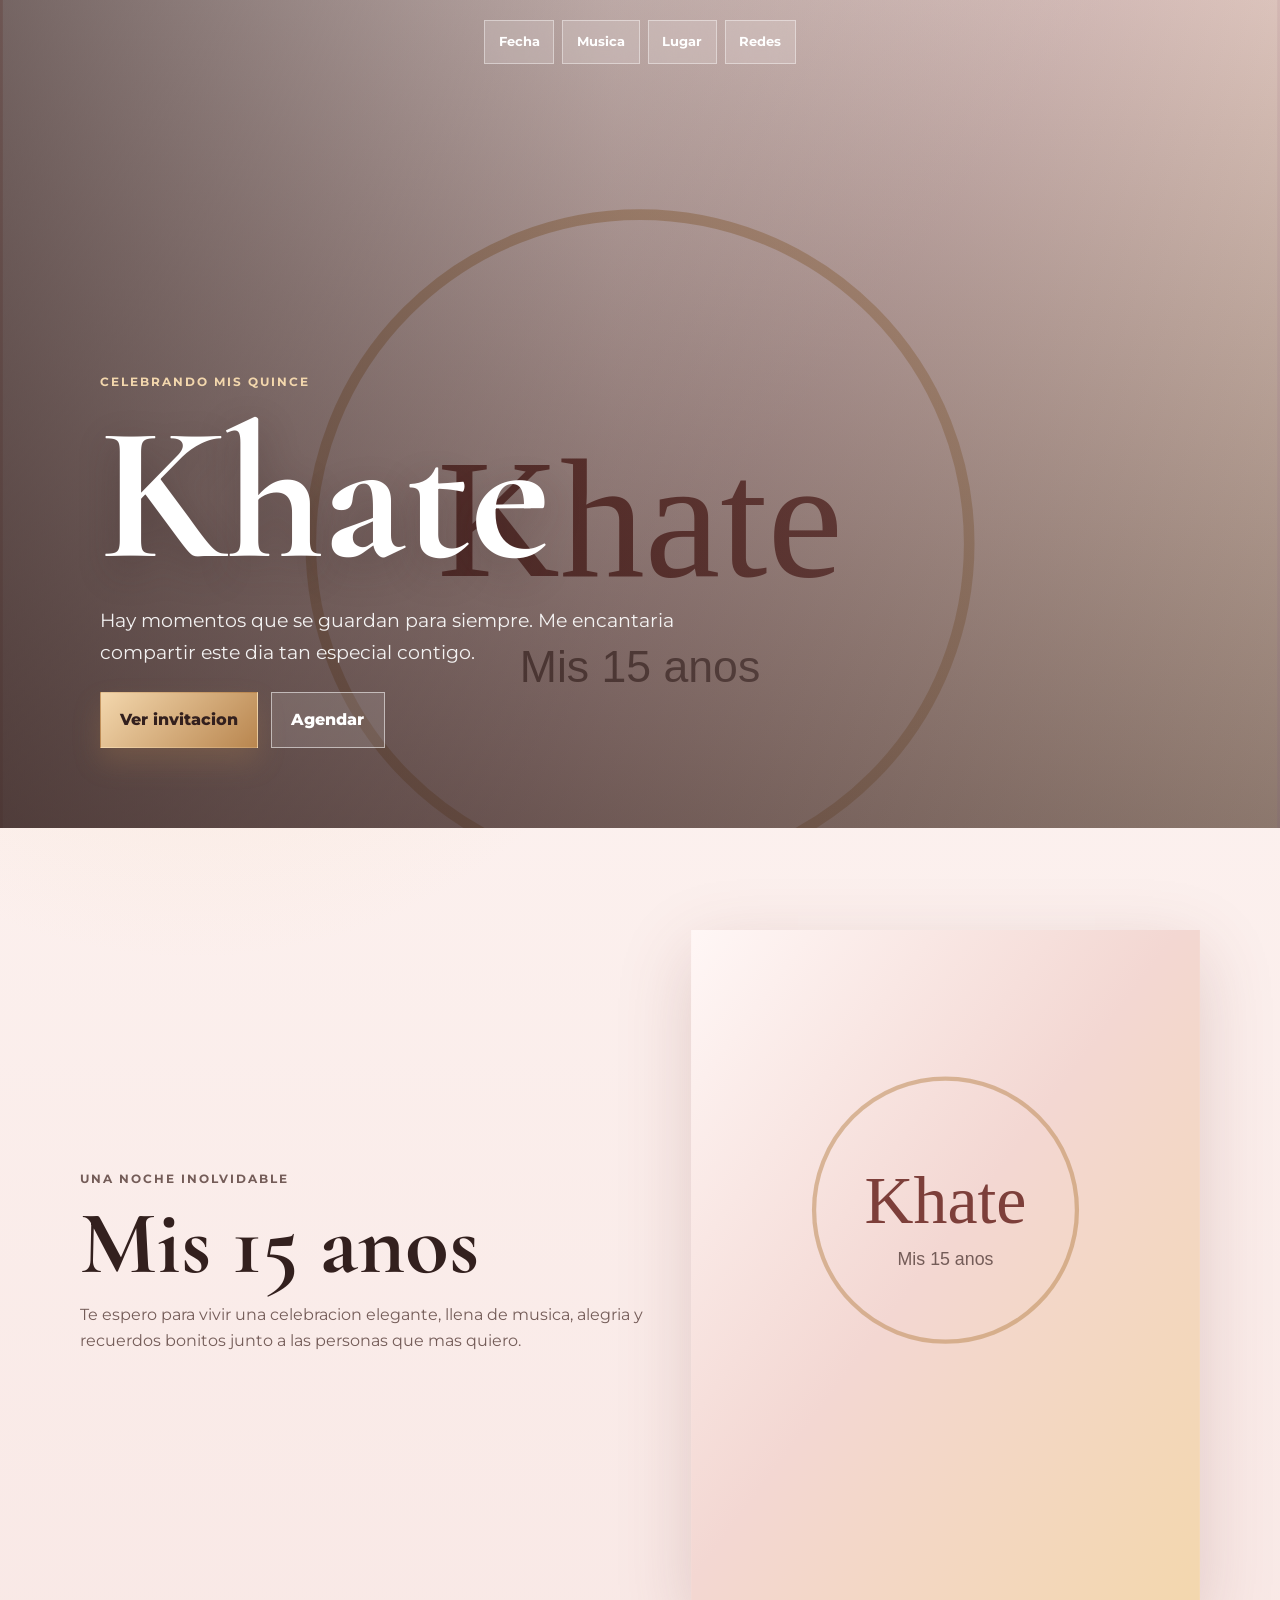
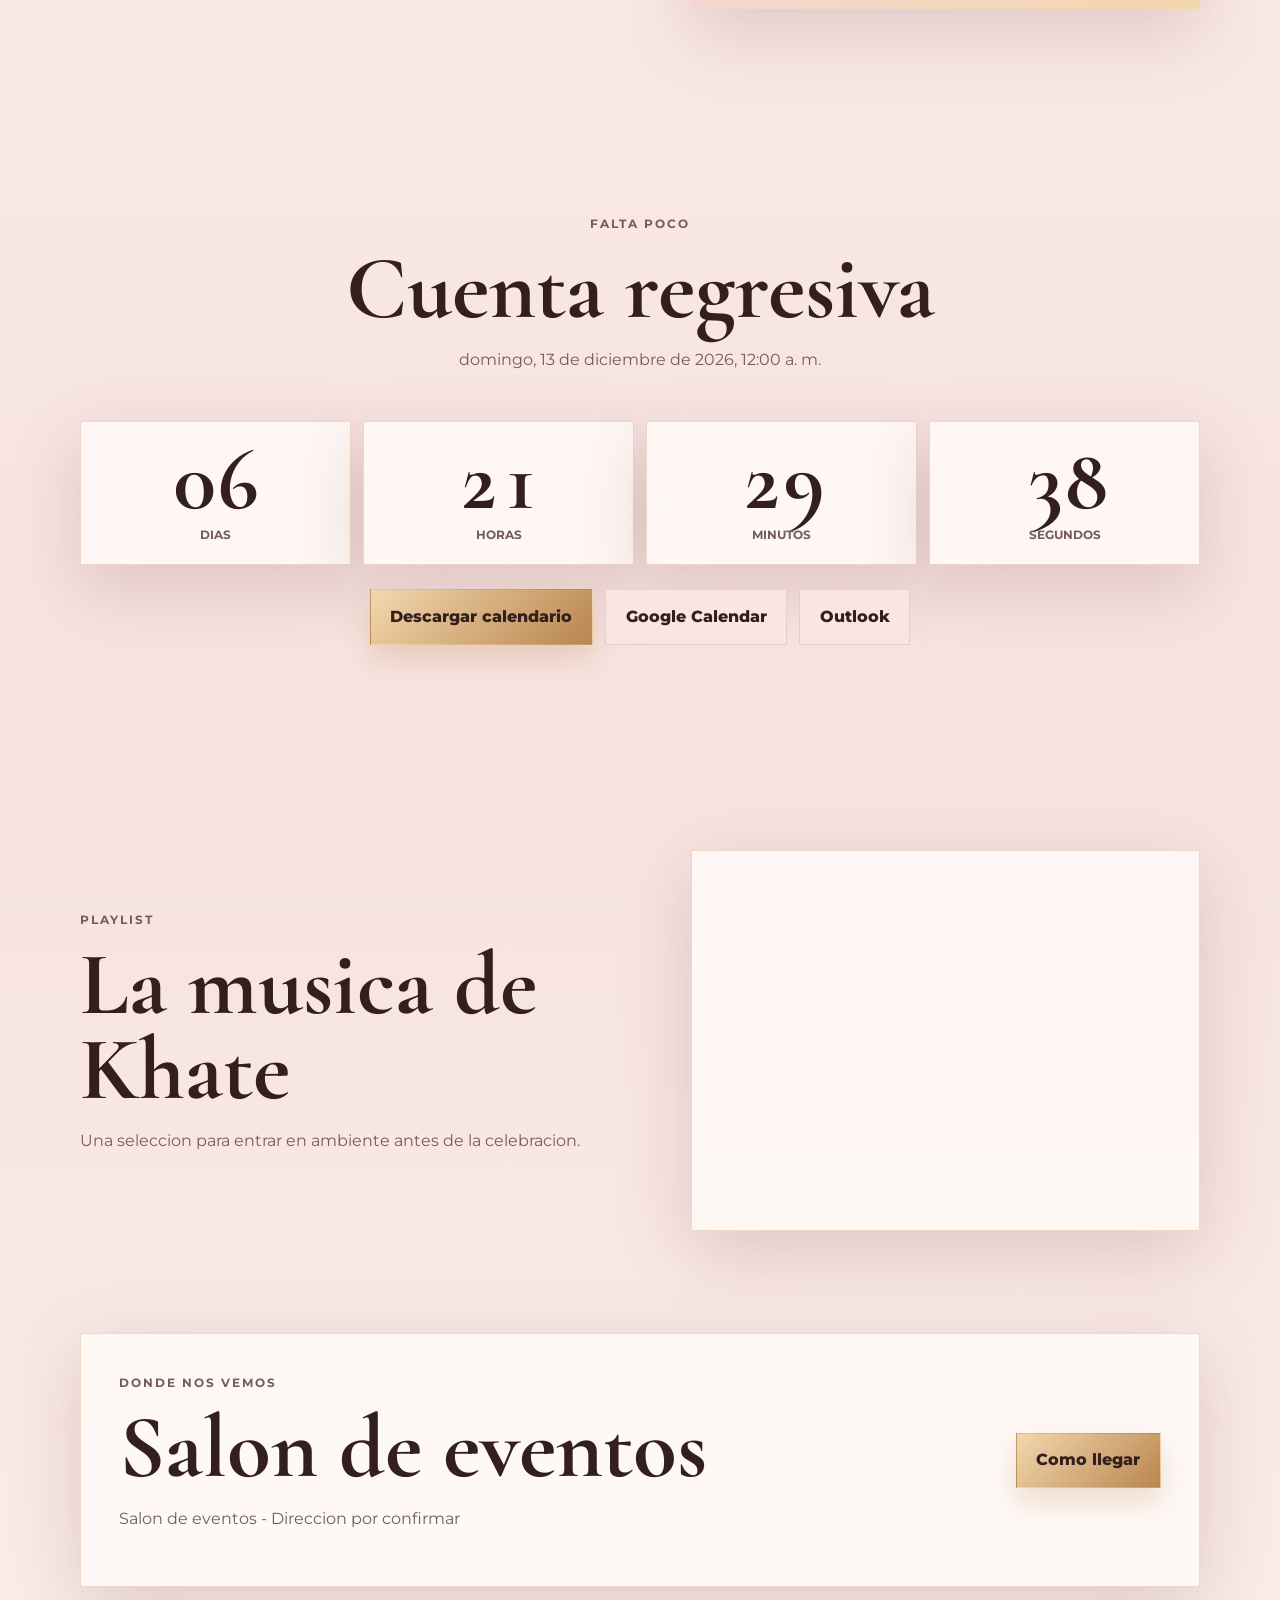
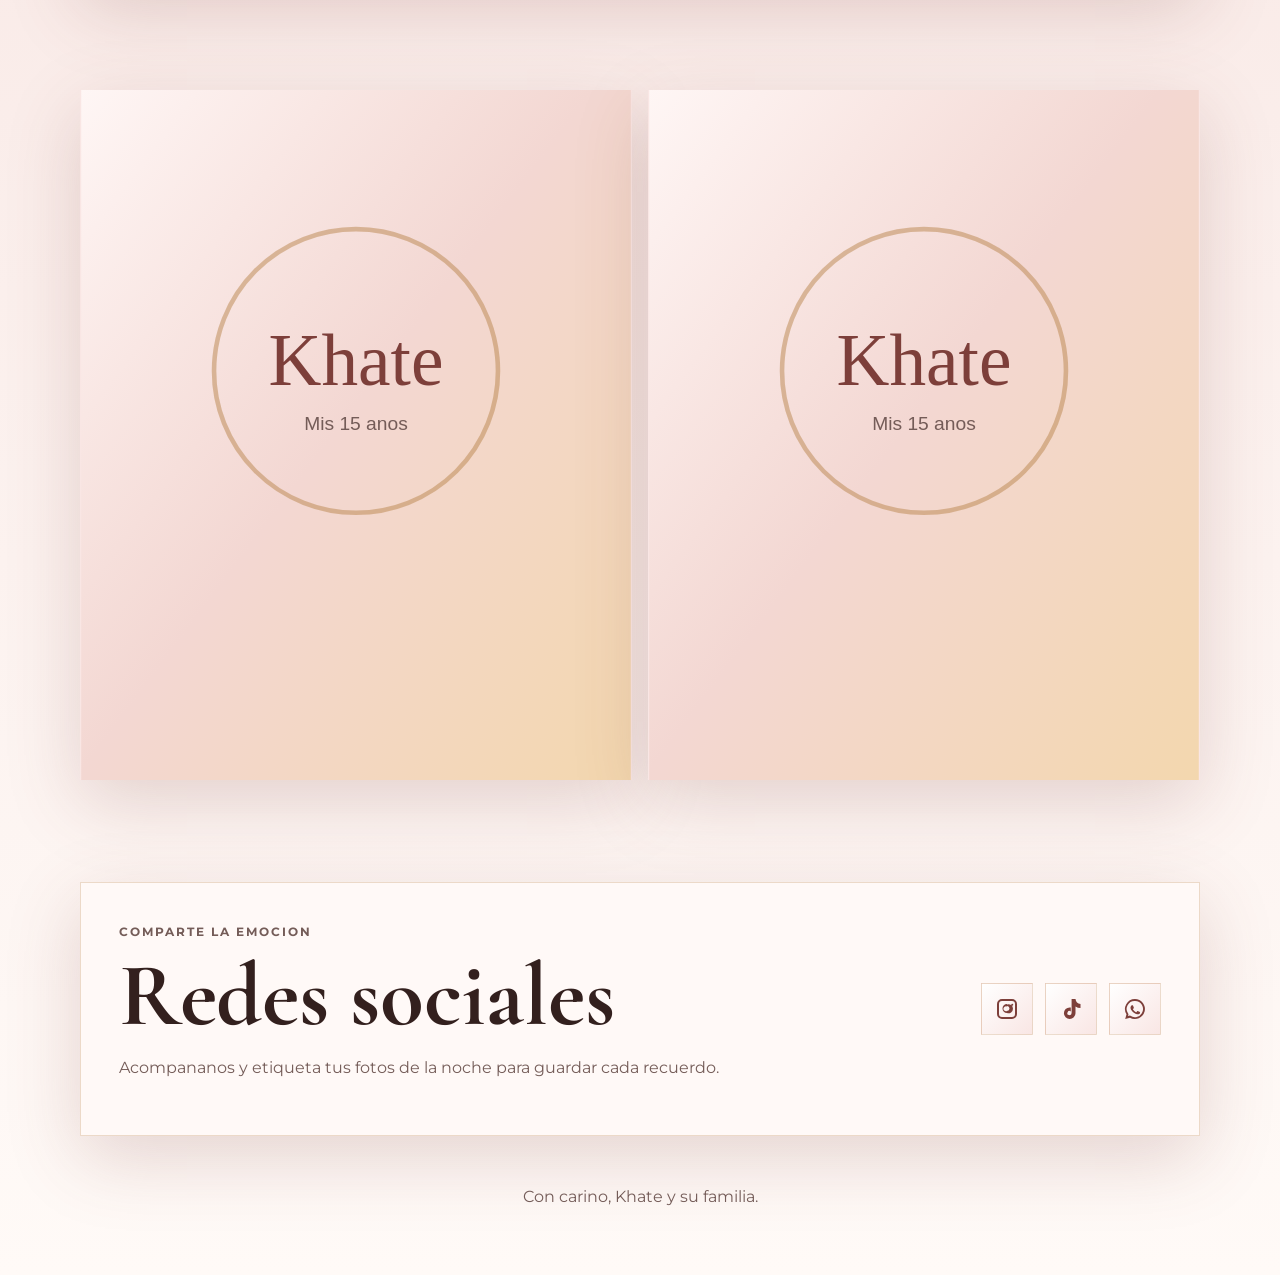
==== index.html @ 2e317ab2 "Crear landing de invitacion XV" ====
<!doctype html>
<html lang="es">
  <head>
    <meta charset="UTF-8" />
    <meta name="viewport" content="width=device-width, initial-scale=1" />
    <meta
      name="description"
      content="Invitacion a la fiesta de 15 anos de Khate."
    />
    <title>Mis 15 - Khate</title>
    <link rel="preconnect" href="https://fonts.googleapis.com" />
    <link rel="preconnect" href="https://fonts.gstatic.com" crossorigin />
    <link
      href="https://fonts.googleapis.com/css2?family=Cormorant+Garamond:wght@500;600;700&family=Montserrat:wght@400;500;600;700&display=swap"
      rel="stylesheet"
    />
    <link rel="stylesheet" href="styles.css" />
  </head>
  <body>
    <a class="skip-link" href="#contenido">Saltar al contenido</a>

    <header class="hero" aria-label="Invitacion principal">
      <img
        class="hero__image"
        src="assets/khate-3.jpg"
        alt="Khate con vestido de quince anos y corona"
      />
      <div class="hero__veil"></div>
      <nav class="topbar" aria-label="Navegacion principal">
        <a href="#fecha">Fecha</a>
        <a href="#musica">Musica</a>
        <a href="#lugar">Lugar</a>
        <a href="#confirmar">Redes</a>
      </nav>
      <div class="hero__content">
        <p class="eyebrow">Celebrando mis quince</p>
        <h1>Khate</h1>
        <p class="hero__copy">
          Hay momentos que se guardan para siempre. Me encantaria compartir este
          dia tan especial contigo.
        </p>
        <div class="hero__actions">
          <a class="button button--primary" href="#fecha">Ver invitacion</a>
          <a class="button button--ghost" id="heroCalendar" href="#">Agendar</a>
        </div>
      </div>
    </header>

    <main id="contenido">
      <section class="intro section">
        <div class="intro__text">
          <p class="section-kicker">Una noche inolvidable</p>
          <h2>Mis 15 anos</h2>
          <p>
            Te espero para vivir una celebracion elegante, llena de musica,
            alegria y recuerdos bonitos junto a las personas que mas quiero.
          </p>
        </div>
        <div class="intro__photo">
          <img
            src="assets/khate-1.jpg"
            alt="Retrato de Khate con vestido de quince anos"
            loading="lazy"
          />
        </div>
      </section>

      <section class="countdown section" id="fecha" aria-labelledby="fecha-title">
        <div class="section-heading">
          <p class="section-kicker">Falta poco</p>
          <h2 id="fecha-title">Cuenta regresiva</h2>
          <p id="eventDateText">Sabado 12 de diciembre de 2026, 7:00 p. m.</p>
        </div>
        <div class="timer" aria-live="polite">
          <div>
            <strong id="days">00</strong>
            <span>Dias</span>
          </div>
          <div>
            <strong id="hours">00</strong>
            <span>Horas</span>
          </div>
          <div>
            <strong id="minutes">00</strong>
            <span>Minutos</span>
          </div>
          <div>
            <strong id="seconds">00</strong>
            <span>Segundos</span>
          </div>
        </div>
        <div class="calendar-actions" aria-label="Opciones para agendar">
          <a class="button button--primary" id="downloadIcs" href="#">Descargar calendario</a>
          <a class="button button--soft" id="googleCalendar" href="#" target="_blank" rel="noreferrer">Google Calendar</a>
          <a class="button button--soft" id="outlookCalendar" href="#" target="_blank" rel="noreferrer">Outlook</a>
        </div>
      </section>

      <section class="music section" id="musica" aria-labelledby="musica-title">
        <div class="music__copy">
          <p class="section-kicker">Playlist</p>
          <h2 id="musica-title">La musica de Khate</h2>
          <p>
            Una seleccion para entrar en ambiente antes de la celebracion.
          </p>
        </div>
        <div class="player-shell">
          <iframe
            id="playlistFrame"
            title="Playlist de Khate"
            src="https://open.spotify.com/embed/playlist/37i9dQZF1DX10zKzsJ2jva?utm_source=generator"
            width="100%"
            height="352"
            allow="autoplay; clipboard-write; encrypted-media; fullscreen; picture-in-picture"
            loading="lazy"
          ></iframe>
        </div>
      </section>

      <section class="location section" id="lugar" aria-labelledby="lugar-title">
        <div>
          <p class="section-kicker">Donde nos vemos</p>
          <h2 id="lugar-title">Salon de eventos</h2>
          <p id="locationText">
            Direccion por confirmar. Usa el boton para abrir la ruta en Google
            Maps.
          </p>
        </div>
        <a class="button button--primary" id="mapsButton" href="#" target="_blank" rel="noreferrer">
          Como llegar
        </a>
      </section>

      <section class="gallery section" aria-label="Galeria de fotos">
        <img
          src="assets/khate-2.jpg"
          alt="Khate posando con corona"
          loading="lazy"
        />
        <img
          src="assets/khate-3.jpg"
          alt="Khate con ramo y vestido de quince anos"
          loading="lazy"
        />
      </section>

      <section class="social section" id="confirmar" aria-labelledby="social-title">
        <div>
          <p class="section-kicker">Comparte la emocion</p>
          <h2 id="social-title">Redes sociales</h2>
          <p>
            Acompananos y etiqueta tus fotos de la noche para guardar cada
            recuerdo.
          </p>
        </div>
        <div class="social__links" aria-label="Redes sociales">
          <a id="instagramLink" href="#" target="_blank" rel="noreferrer" aria-label="Instagram">
            <svg viewBox="0 0 24 24" aria-hidden="true"><path d="M7 2h10a5 5 0 0 1 5 5v10a5 5 0 0 1-5 5H7a5 5 0 0 1-5-5V7a5 5 0 0 1 5-5Zm0 2a3 3 0 0 0-3 3v10a3 3 0 0 0 3 3h10a3 3 0 0 0 3-3V7a3 3 0 0 0-3-3H7Zm5 3.5A4.5 4.5 0 1 1 12 16a4.5 4.5 0 0 1 0-9Zm0 2A2.5 2.5 0 1 0 12 14a2.5 2.5 0 0 0 0-5Zm5.25-2.75a1 1 0 1 1-1 1 1 1 0 0 1 1-1Z"/></svg>
          </a>
          <a id="tiktokLink" href="#" target="_blank" rel="noreferrer" aria-label="TikTok">
            <svg viewBox="0 0 24 24" aria-hidden="true"><path d="M16.5 2c.4 3 2 4.8 5 5.1V11a8.4 8.4 0 0 1-5-1.6v6.8a5.8 5.8 0 1 1-5.8-5.8c.4 0 .8 0 1.1.1v3.9a2.1 2.1 0 1 0 .8 1.7V2h3.9Z"/></svg>
          </a>
          <a id="whatsappLink" href="#" target="_blank" rel="noreferrer" aria-label="WhatsApp">
            <svg viewBox="0 0 24 24" aria-hidden="true"><path d="M12 2a10 10 0 0 0-8.5 15.3L2.2 22l4.8-1.3A10 10 0 1 0 12 2Zm0 2a8 8 0 0 1 6.8 12.2A8 8 0 0 1 7.4 18.8l-.4-.2-2 .5.5-2-.3-.4A8 8 0 0 1 12 4Zm-3 4.3c-.2 0-.5.1-.7.4-.2.3-.8.8-.8 2s.8 2.3 1 2.5c.1.2 1.6 2.6 4 3.5 2 .8 2.4.6 2.8.6.4 0 1.4-.6 1.6-1.1.2-.6.2-1 .1-1.1l-.7-.4-1.5-.7c-.2-.1-.4-.1-.6.2l-.7.9c-.1.2-.3.2-.5.1a6.4 6.4 0 0 1-3-2.7c-.1-.3 0-.4.1-.5l.4-.5c.1-.2.2-.3.3-.5.1-.2 0-.4 0-.5l-.7-1.7c-.2-.4-.4-.5-.6-.5H9Z"/></svg>
          </a>
        </div>
      </section>
    </main>

    <footer>
      <p>Con carino, Khate y su familia.</p>
    </footer>

    <script src="script.js"></script>
  </body>
</html>
---- styles.css ----
:root {
  --rose-50: #fff7f6;
  --rose-100: #f9e6e4;
  --rose-300: #e8b8ae;
  --rose-500: #c98279;
  --rose-700: #7d3f3a;
  --gold: #b9864f;
  --gold-light: #f3d7ad;
  --ink: #33201e;
  --muted: #745c58;
  --surface: rgba(255, 250, 248, 0.9);
  --shadow: 0 22px 70px rgba(125, 63, 58, 0.2);
}

* {
  box-sizing: border-box;
}

html {
  scroll-behavior: smooth;
}

body {
  margin: 0;
  background:
    radial-gradient(circle at 15% 10%, rgba(243, 215, 173, 0.34), transparent 32rem),
    linear-gradient(180deg, #fff8f6 0%, #f6e2df 52%, #fffaf7 100%);
  color: var(--ink);
  font-family: "Montserrat", system-ui, sans-serif;
  font-size: 16px;
  line-height: 1.65;
}

img {
  display: block;
  max-width: 100%;
}

a {
  color: inherit;
}

.skip-link {
  position: fixed;
  left: 1rem;
  top: 1rem;
  z-index: 30;
  transform: translateY(-150%);
  background: var(--ink);
  color: white;
  padding: 0.75rem 1rem;
}

.skip-link:focus {
  transform: translateY(0);
}

.hero {
  position: relative;
  min-height: 92dvh;
  display: grid;
  align-items: end;
  overflow: hidden;
  isolation: isolate;
  background: #e8c7c2;
}

.hero__image {
  position: absolute;
  inset: 0;
  width: 100%;
  height: 100%;
  object-fit: cover;
  object-position: center 18%;
  z-index: -2;
}

.hero__veil {
  position: absolute;
  inset: 0;
  z-index: -1;
  background:
    linear-gradient(90deg, rgba(51, 32, 30, 0.62), rgba(51, 32, 30, 0.18) 48%, rgba(255, 247, 246, 0.12)),
    linear-gradient(180deg, rgba(51, 32, 30, 0.15), rgba(51, 32, 30, 0.62));
}

.topbar {
  position: absolute;
  inset: 1.25rem 1.25rem auto;
  z-index: 4;
  display: flex;
  justify-content: center;
  gap: 0.5rem;
  flex-wrap: wrap;
}

.topbar a {
  min-height: 44px;
  display: inline-flex;
  align-items: center;
  border: 1px solid rgba(255, 255, 255, 0.42);
  background: rgba(255, 248, 246, 0.18);
  color: white;
  text-decoration: none;
  padding: 0.5rem 0.85rem;
  font-size: 0.82rem;
  font-weight: 700;
  backdrop-filter: blur(12px);
}

.hero__content {
  width: min(100%, 1120px);
  margin: 0 auto;
  padding: 8rem 1.25rem 5rem;
  color: white;
}

.eyebrow,
.section-kicker {
  margin: 0 0 0.7rem;
  color: var(--gold-light);
  font-size: 0.78rem;
  font-weight: 700;
  letter-spacing: 0.16em;
  text-transform: uppercase;
}

.section-kicker {
  color: var(--gold);
}

h1,
h2 {
  margin: 0;
  font-family: "Cormorant Garamond", Georgia, serif;
  font-weight: 700;
  line-height: 0.95;
}

h1 {
  font-size: clamp(4.8rem, 16vw, 12rem);
  text-shadow: 0 12px 38px rgba(51, 32, 30, 0.32);
}

h2 {
  font-size: clamp(2.6rem, 7vw, 5.8rem);
}

.hero__copy,
.intro p,
.section-heading p,
.music p,
.location p,
.social p {
  max-width: 42rem;
  color: var(--muted);
}

.hero__copy {
  color: rgba(255, 255, 255, 0.92);
  font-size: clamp(1rem, 2vw, 1.2rem);
}

.hero__actions,
.calendar-actions {
  display: flex;
  flex-wrap: wrap;
  gap: 0.8rem;
  margin-top: 1.5rem;
}

.button {
  min-height: 48px;
  display: inline-flex;
  align-items: center;
  justify-content: center;
  border: 1px solid transparent;
  padding: 0.85rem 1.2rem;
  color: var(--ink);
  font-weight: 800;
  text-decoration: none;
  cursor: pointer;
  transition: transform 180ms ease, box-shadow 180ms ease, background 180ms ease;
}

.button:hover,
.button:focus-visible {
  transform: translateY(-2px);
}

.button:focus-visible,
.topbar a:focus-visible,
.social a:focus-visible {
  outline: 3px solid var(--gold-light);
  outline-offset: 3px;
}

.button--primary {
  background: linear-gradient(135deg, var(--gold-light), var(--gold));
  box-shadow: 0 14px 28px rgba(185, 134, 79, 0.24);
}

.button--ghost {
  color: white;
  border-color: rgba(255, 255, 255, 0.54);
  background: rgba(255, 255, 255, 0.12);
}

.button--soft {
  background: var(--rose-100);
  border-color: rgba(185, 134, 79, 0.26);
}

.section {
  width: min(1120px, calc(100% - 2rem));
  margin: 0 auto;
  padding: clamp(4rem, 8vw, 7rem) 0;
}

.intro,
.music,
.location,
.social {
  display: grid;
  grid-template-columns: 1fr;
  gap: 2rem;
  align-items: center;
}

.intro__photo {
  position: relative;
  min-height: 28rem;
  box-shadow: var(--shadow);
  background: var(--rose-100);
  overflow: hidden;
}

.intro__photo img,
.gallery img {
  width: 100%;
  height: 100%;
  object-fit: cover;
}

.countdown {
  text-align: center;
}

.section-heading {
  display: grid;
  justify-items: center;
}

.timer {
  display: grid;
  grid-template-columns: repeat(2, minmax(0, 1fr));
  gap: 0.75rem;
  margin-top: 2rem;
}

.timer div,
.player-shell,
.location,
.social {
  border: 1px solid rgba(185, 134, 79, 0.28);
  background: var(--surface);
  box-shadow: var(--shadow);
}

.timer div {
  min-height: 9rem;
  display: grid;
  place-items: center;
  padding: 1rem;
}

.timer strong {
  display: block;
  font-family: "Cormorant Garamond", Georgia, serif;
  font-size: clamp(3rem, 9vw, 5.5rem);
  line-height: 0.9;
  font-variant-numeric: tabular-nums;
}

.timer span {
  color: var(--muted);
  font-weight: 700;
  text-transform: uppercase;
  font-size: 0.78rem;
}

.calendar-actions {
  justify-content: center;
}

.player-shell {
  padding: 0.85rem;
}

.player-shell iframe {
  display: block;
  border: 0;
}

.location,
.social {
  padding: clamp(1.4rem, 4vw, 2.4rem);
}

.gallery {
  display: grid;
  grid-template-columns: 1fr;
  gap: 1rem;
}

.gallery img {
  aspect-ratio: 4 / 5;
  background: var(--rose-100);
  box-shadow: var(--shadow);
}

.social__links {
  display: flex;
  gap: 0.75rem;
  flex-wrap: wrap;
}

.social a {
  width: 52px;
  height: 52px;
  display: inline-grid;
  place-items: center;
  border: 1px solid rgba(185, 134, 79, 0.28);
  background: linear-gradient(135deg, #fff, var(--rose-100));
}

.social svg {
  width: 24px;
  height: 24px;
  fill: var(--rose-700);
}

footer {
  padding: 2rem 1rem 3rem;
  text-align: center;
  color: var(--muted);
}

@media (min-width: 760px) {
  .intro,
  .music,
  .location,
  .social {
    grid-template-columns: 1fr 0.88fr;
  }

  .timer {
    grid-template-columns: repeat(4, minmax(0, 1fr));
  }

  .gallery {
    grid-template-columns: repeat(2, minmax(0, 1fr));
  }

  .location,
  .social {
    grid-template-columns: 1fr auto;
  }
}

@media (max-width: 640px) {
  .hero {
    min-height: 88dvh;
  }

  .hero__image {
    object-position: center top;
  }

  .hero__veil {
    background:
      linear-gradient(180deg, rgba(51, 32, 30, 0.18), rgba(51, 32, 30, 0.72)),
      linear-gradient(90deg, rgba(51, 32, 30, 0.2), rgba(51, 32, 30, 0.06));
  }

  .hero__content {
    padding-bottom: 3rem;
  }

  .button {
    width: 100%;
  }

  .topbar {
    justify-content: flex-start;
  }
}

@media (prefers-reduced-motion: reduce) {
  *,
  *::before,
  *::after {
    scroll-behavior: auto !important;
    transition-duration: 0.01ms !important;
    animation-duration: 0.01ms !important;
  }
}
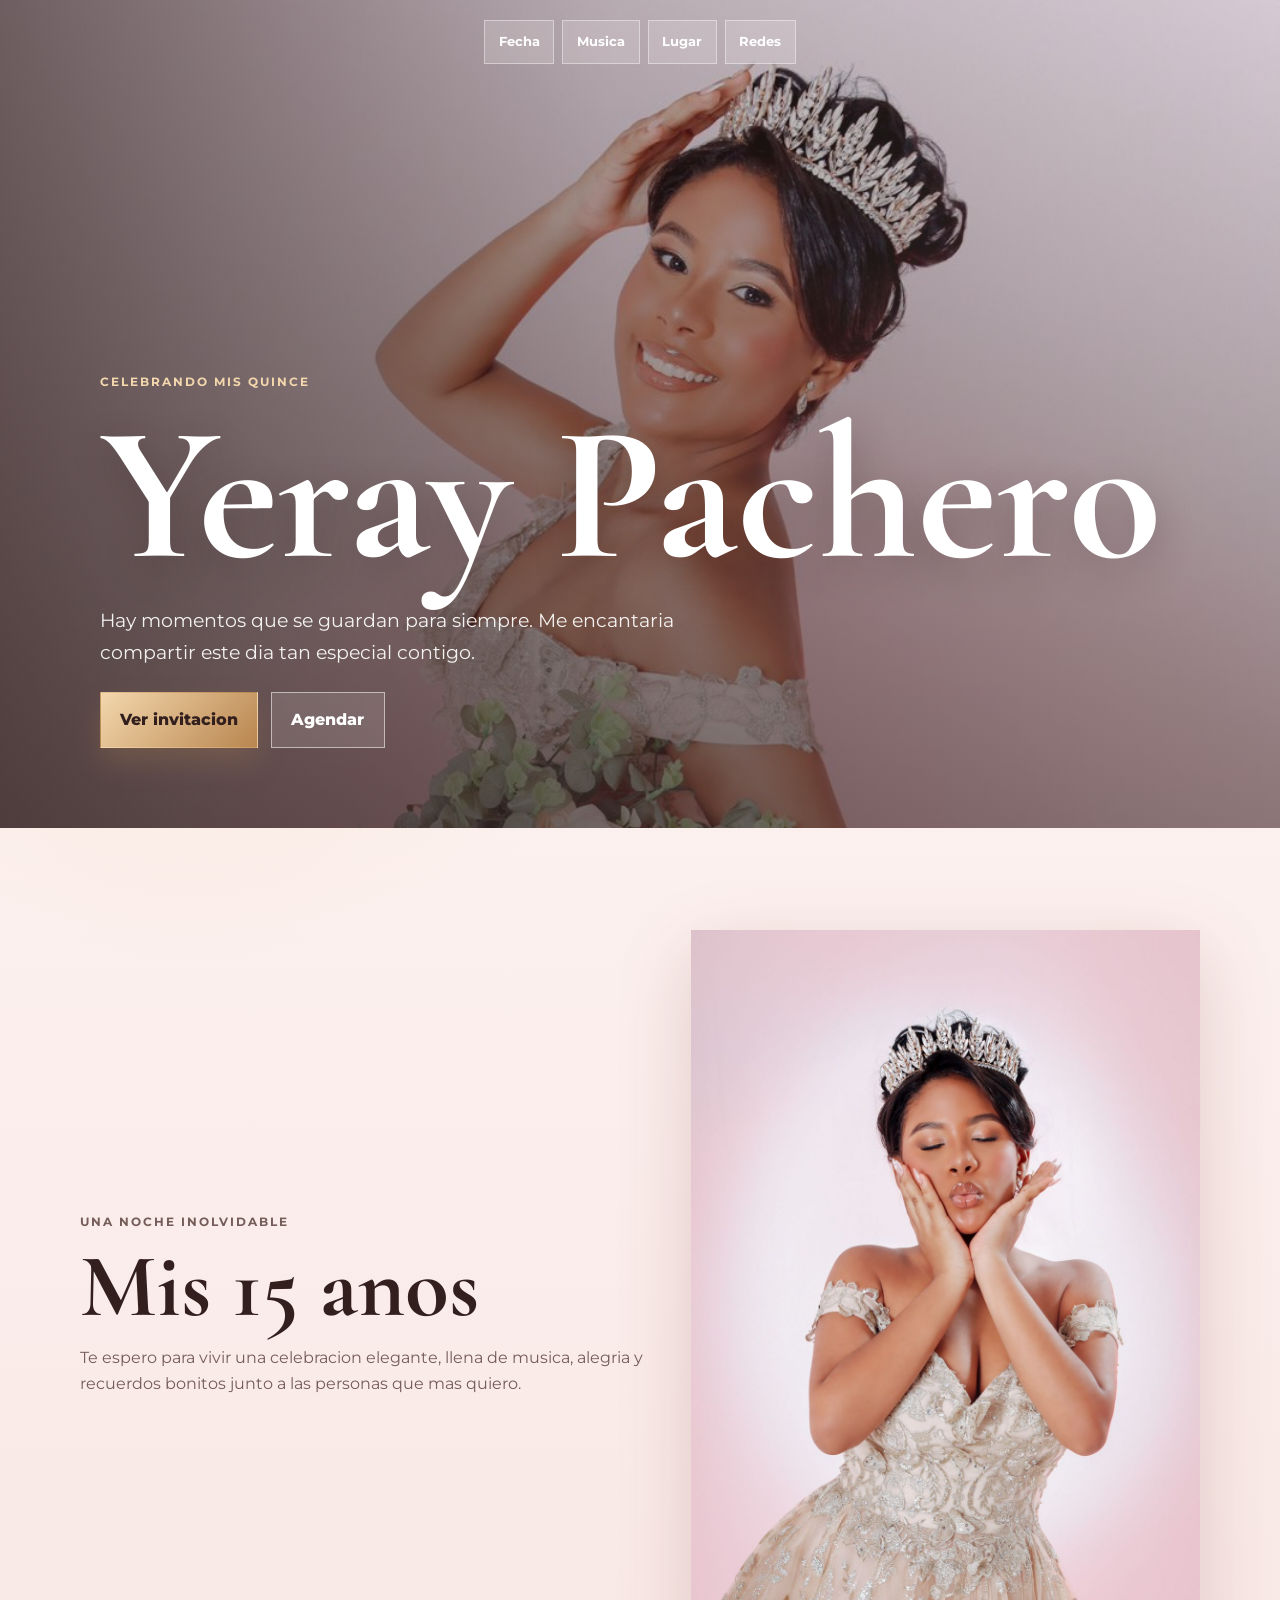
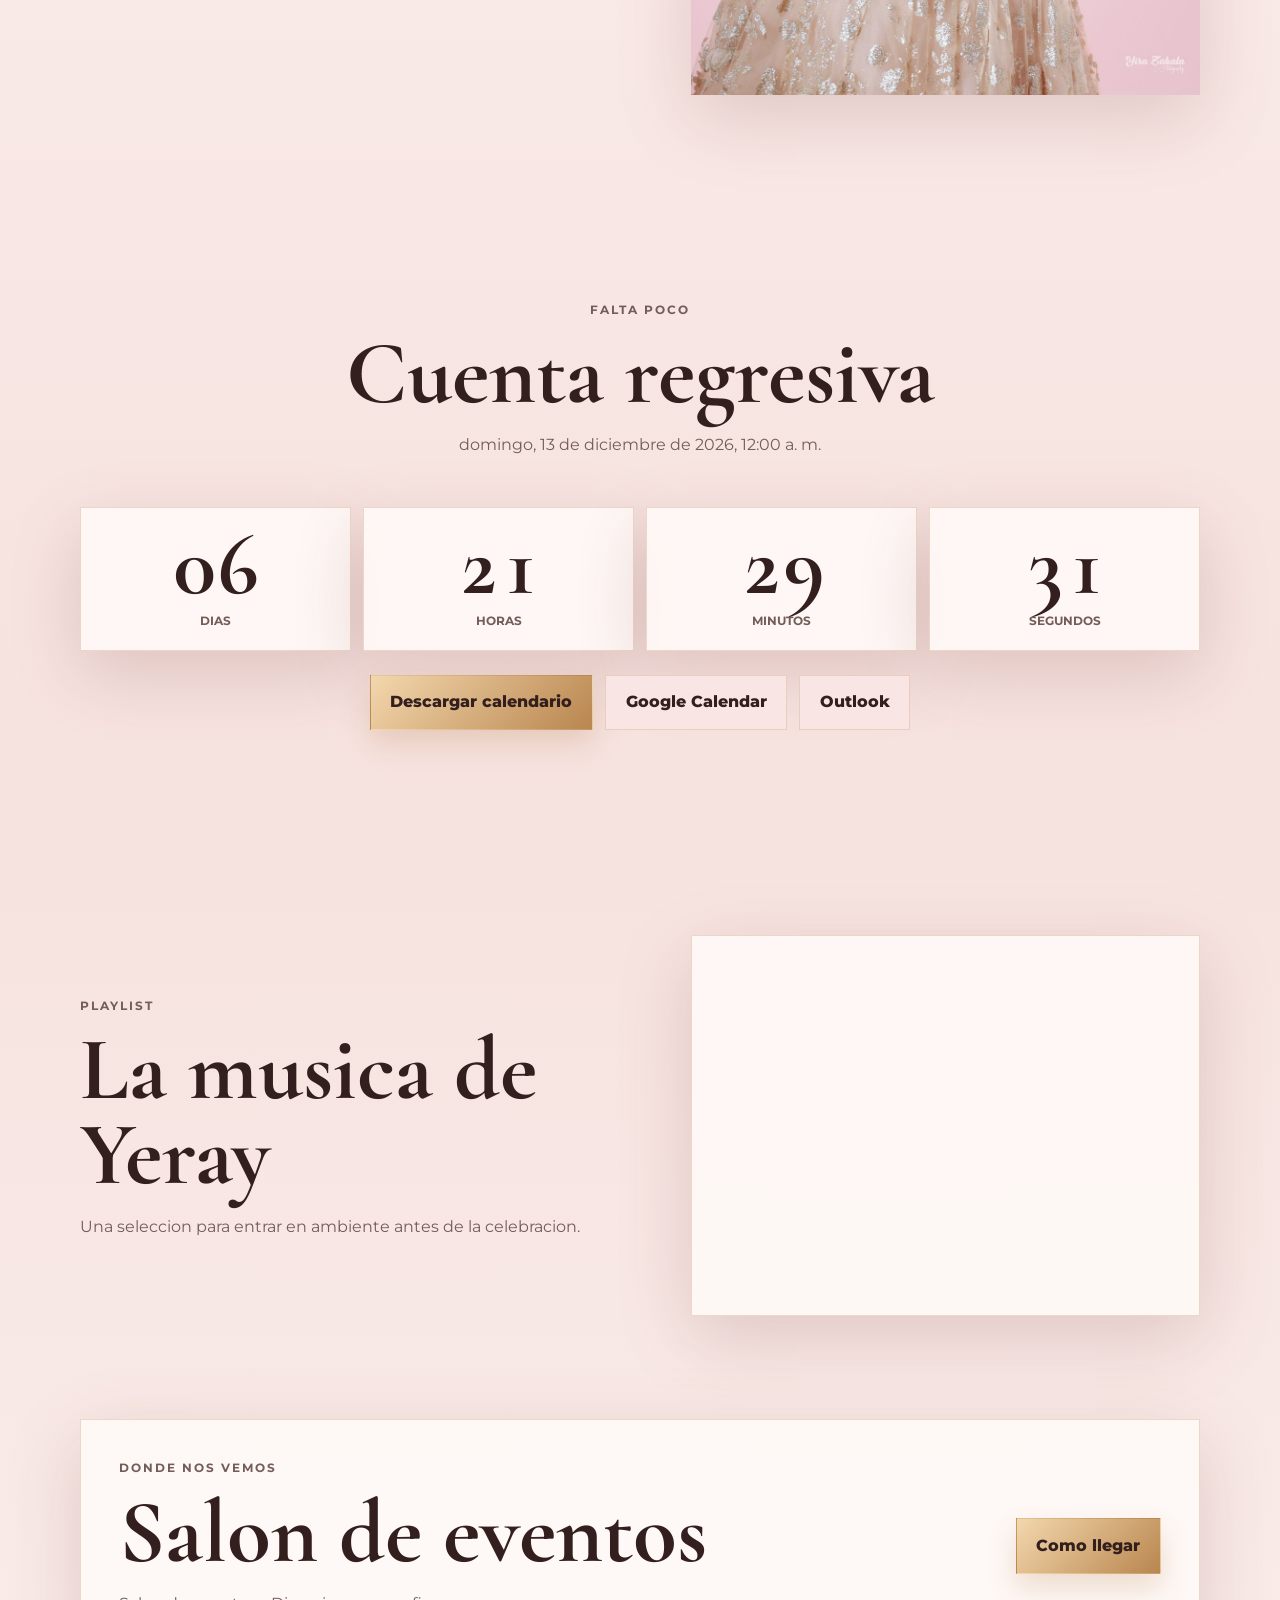
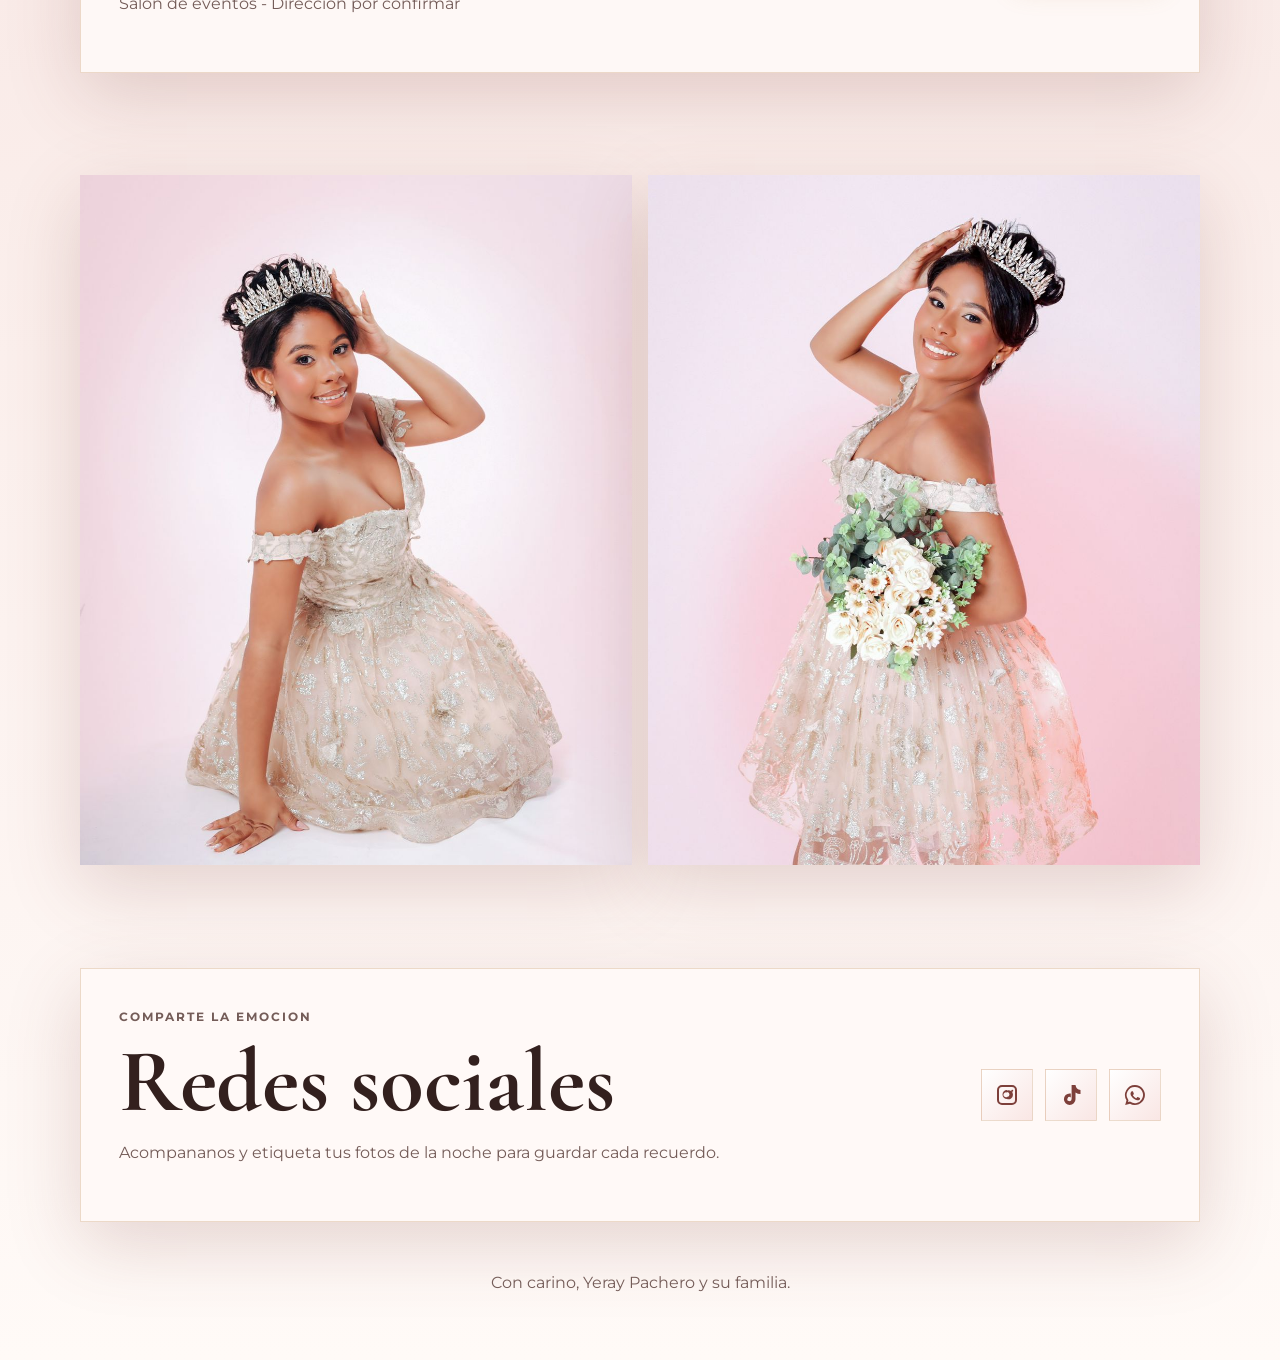
==== commit 2ab58f1d: "Actualizar invitacion de Yeray Pachero" ====
--- a/index.html
+++ b/index.html
@@ -5,9 +5,9 @@
     <meta name="viewport" content="width=device-width, initial-scale=1" />
     <meta
       name="description"
-      content="Invitacion a la fiesta de 15 anos de Khate."
+      content="Invitacion a la fiesta de 15 anos de Yeray Pachero."
     />
-    <title>Mis 15 - Khate</title>
+    <title>Mis 15 - Yeray Pachero</title>
     <link rel="preconnect" href="https://fonts.googleapis.com" />
     <link rel="preconnect" href="https://fonts.gstatic.com" crossorigin />
     <link
@@ -22,8 +22,8 @@
     <header class="hero" aria-label="Invitacion principal">
       <img
         class="hero__image"
-        src="assets/khate-3.jpg"
-        alt="Khate con vestido de quince anos y corona"
+        src="assets/img3.jpeg"
+        alt="Yeray Pachero con vestido de quince anos y corona"
       />
       <div class="hero__veil"></div>
       <nav class="topbar" aria-label="Navegacion principal">
@@ -34,7 +34,7 @@
       </nav>
       <div class="hero__content">
         <p class="eyebrow">Celebrando mis quince</p>
-        <h1>Khate</h1>
+        <h1>Yeray Pachero</h1>
         <p class="hero__copy">
           Hay momentos que se guardan para siempre. Me encantaria compartir este
           dia tan especial contigo.
@@ -58,8 +58,8 @@
         </div>
         <div class="intro__photo">
           <img
-            src="assets/khate-1.jpg"
-            alt="Retrato de Khate con vestido de quince anos"
+            src="assets/img1.jpeg"
+            alt="Retrato de Yeray Pachero con vestido de quince anos"
             loading="lazy"
           />
         </div>
@@ -99,7 +99,7 @@
       <section class="music section" id="musica" aria-labelledby="musica-title">
         <div class="music__copy">
           <p class="section-kicker">Playlist</p>
-          <h2 id="musica-title">La musica de Khate</h2>
+          <h2 id="musica-title">La musica de Yeray</h2>
           <p>
             Una seleccion para entrar en ambiente antes de la celebracion.
           </p>
@@ -107,7 +107,7 @@
         <div class="player-shell">
           <iframe
             id="playlistFrame"
-            title="Playlist de Khate"
+            title="Playlist de Yeray Pachero"
             src="https://open.spotify.com/embed/playlist/37i9dQZF1DX10zKzsJ2jva?utm_source=generator"
             width="100%"
             height="352"
@@ -133,13 +133,13 @@
 
       <section class="gallery section" aria-label="Galeria de fotos">
         <img
-          src="assets/khate-2.jpg"
-          alt="Khate posando con corona"
+          src="assets/img2.jpeg"
+          alt="Yeray Pachero posando con corona"
           loading="lazy"
         />
         <img
-          src="assets/khate-3.jpg"
-          alt="Khate con ramo y vestido de quince anos"
+          src="assets/img3.jpeg"
+          alt="Yeray Pachero con ramo y vestido de quince anos"
           loading="lazy"
         />
       </section>
@@ -168,7 +168,7 @@
     </main>
 
     <footer>
-      <p>Con carino, Khate y su familia.</p>
+      <p>Con carino, Yeray Pachero y su familia.</p>
     </footer>
 
     <script src="script.js"></script>
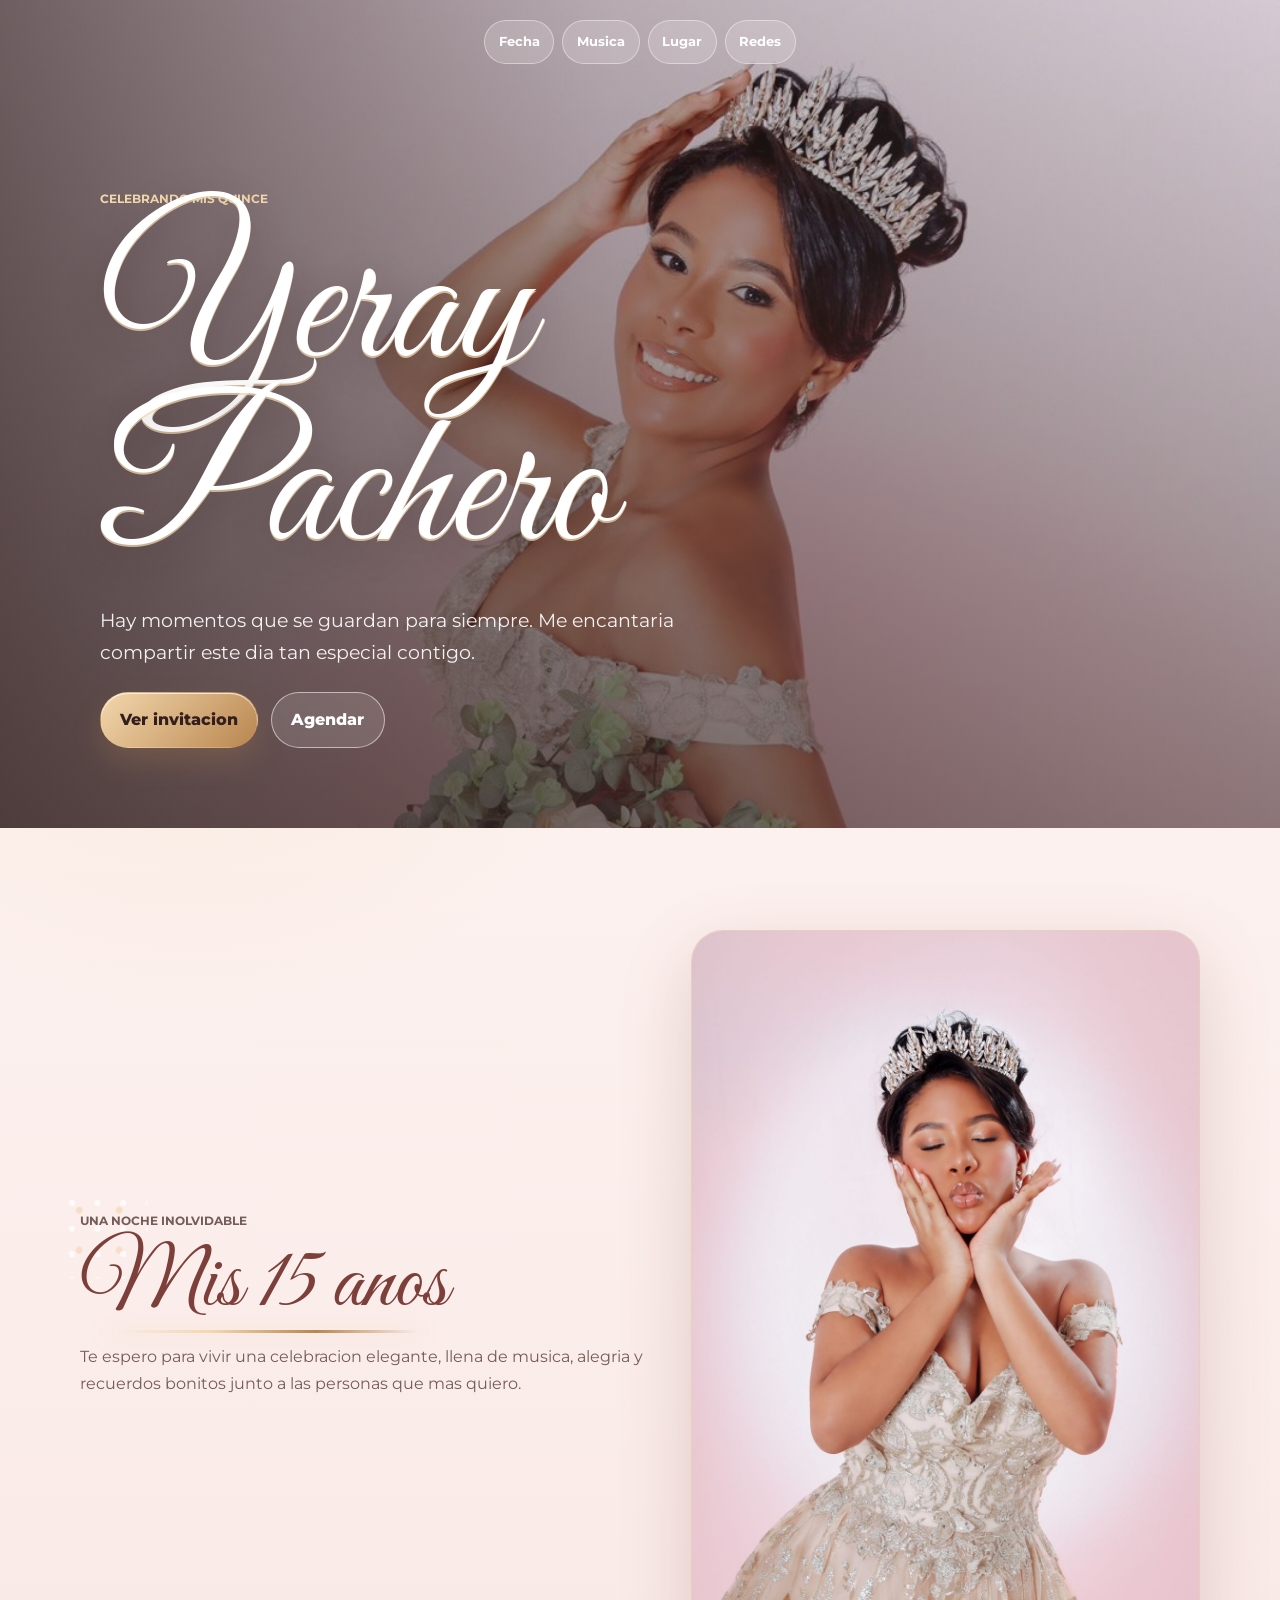
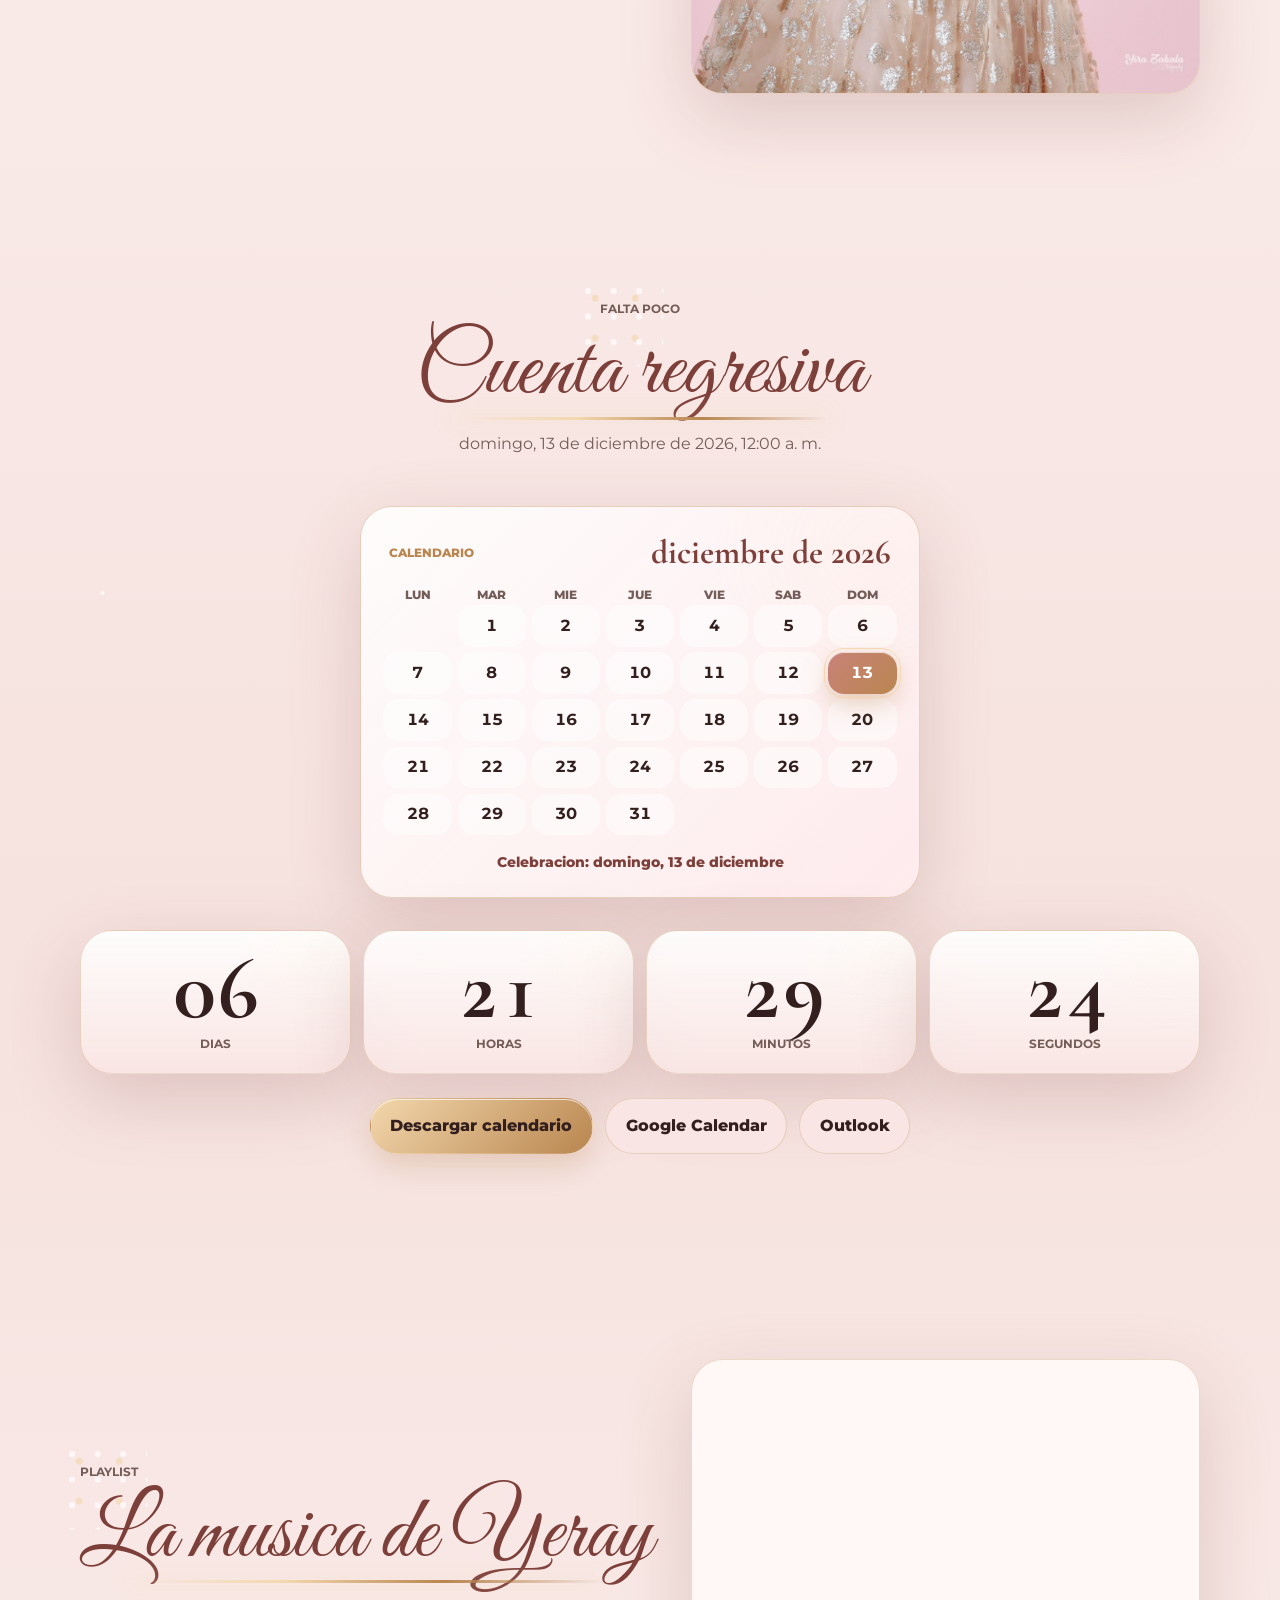
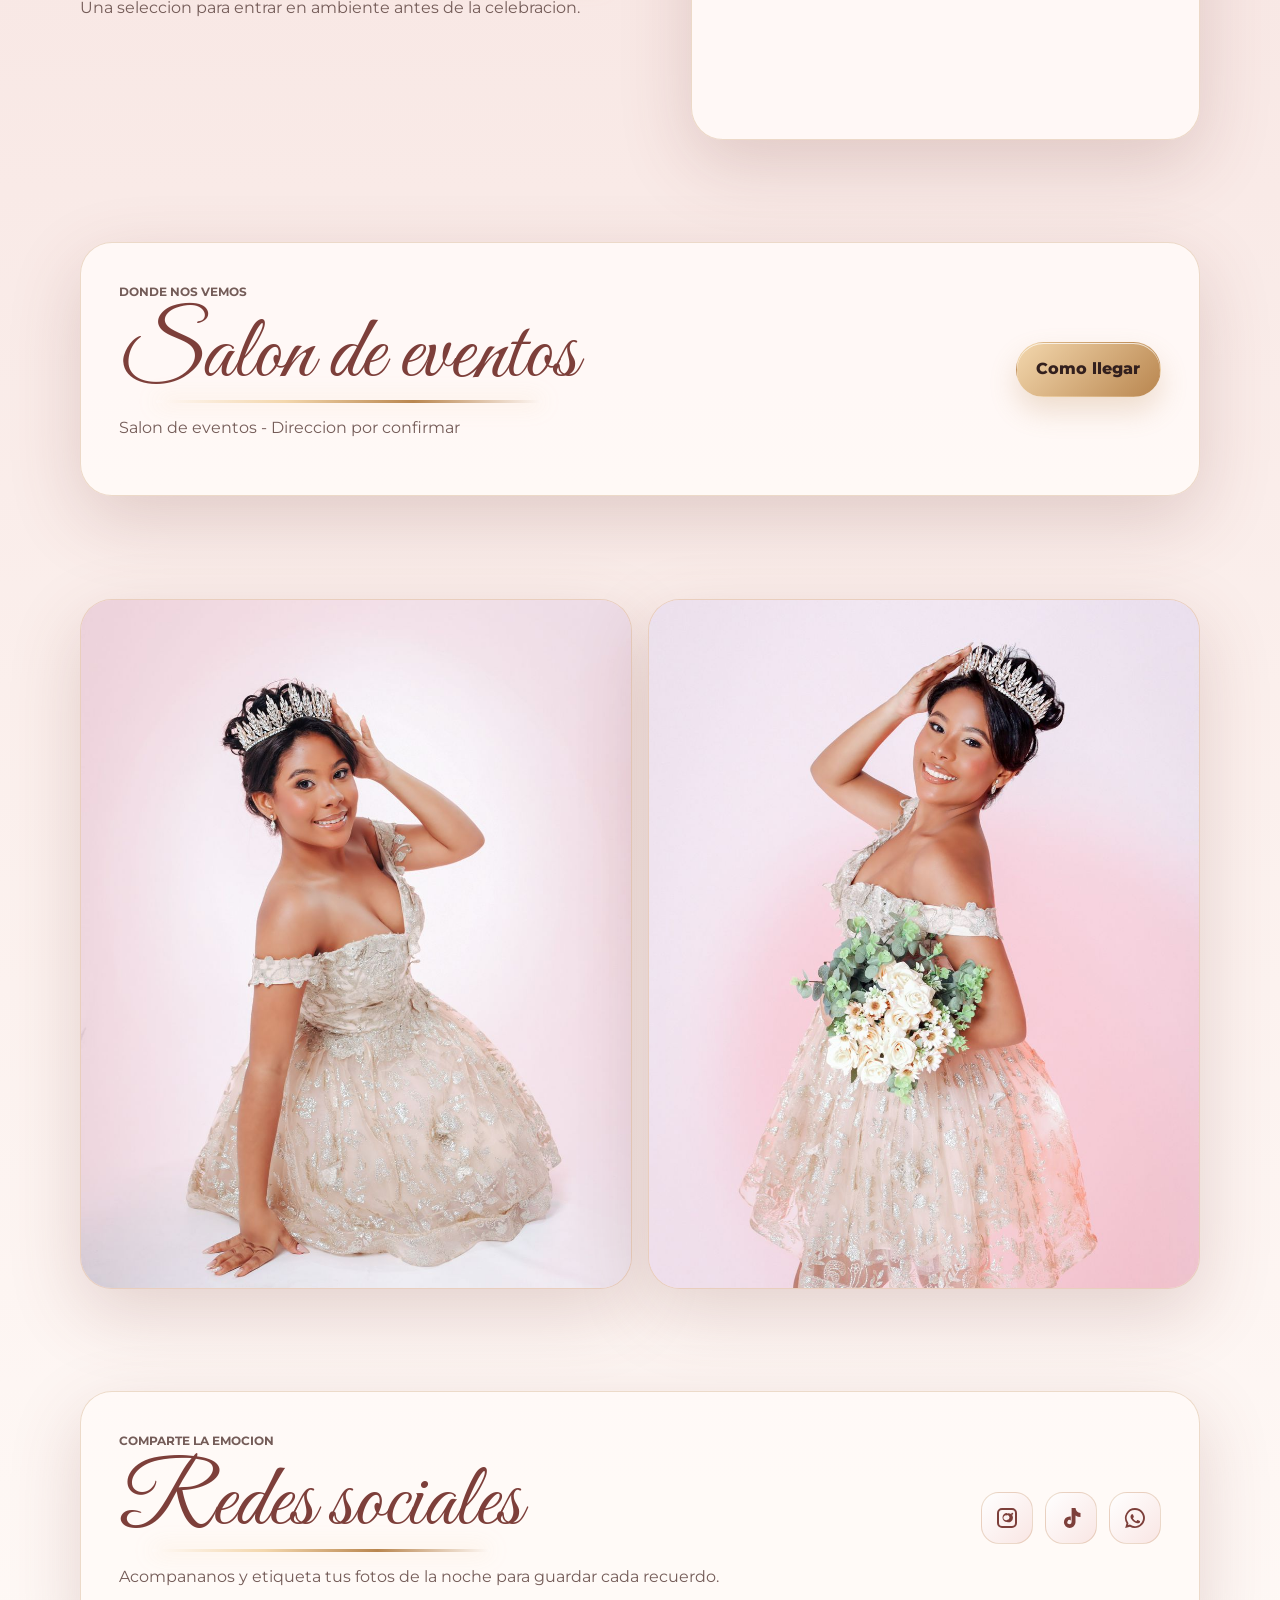
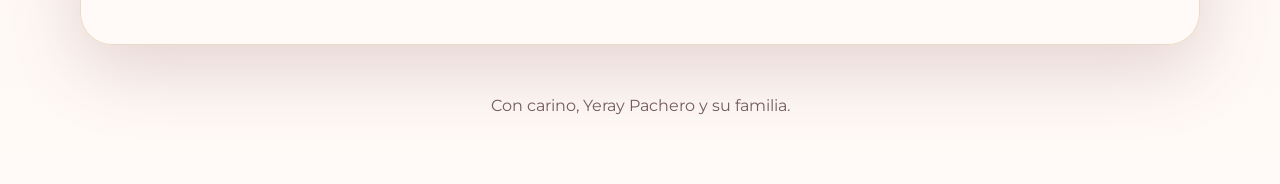
==== commit b802563f: "Refinar estilo femenino y calendario visual" ====
--- a/index.html
+++ b/index.html
@@ -11,7 +11,7 @@
     <link rel="preconnect" href="https://fonts.googleapis.com" />
     <link rel="preconnect" href="https://fonts.gstatic.com" crossorigin />
     <link
-      href="https://fonts.googleapis.com/css2?family=Cormorant+Garamond:wght@500;600;700&family=Montserrat:wght@400;500;600;700&display=swap"
+      href="https://fonts.googleapis.com/css2?family=Cormorant+Garamond:wght@500;600;700&family=Great+Vibes&family=Montserrat:wght@400;500;600;700&display=swap"
       rel="stylesheet"
     />
     <link rel="stylesheet" href="styles.css" />
@@ -70,6 +70,25 @@
           <p class="section-kicker">Falta poco</p>
           <h2 id="fecha-title">Cuenta regresiva</h2>
           <p id="eventDateText">Sabado 12 de diciembre de 2026, 7:00 p. m.</p>
+        </div>
+        <div class="event-calendar" aria-labelledby="calendarMonth">
+          <div class="event-calendar__top">
+            <span class="event-calendar__label">Calendario</span>
+            <strong id="calendarMonth">Diciembre 2026</strong>
+          </div>
+          <div class="event-calendar__weekdays" aria-hidden="true">
+            <span>Lun</span>
+            <span>Mar</span>
+            <span>Mie</span>
+            <span>Jue</span>
+            <span>Vie</span>
+            <span>Sab</span>
+            <span>Dom</span>
+          </div>
+          <div class="event-calendar__days" id="calendarDays"></div>
+          <p class="event-calendar__note" id="calendarEventNote">
+            Dia de la celebracion
+          </p>
         </div>
         <div class="timer" aria-live="polite">
           <div>
--- a/styles.css
+++ b/styles.css
@@ -4,12 +4,19 @@
   --rose-300: #e8b8ae;
   --rose-500: #c98279;
   --rose-700: #7d3f3a;
+  --blush: #ffecef;
+  --sage: #6f8f7a;
   --gold: #b9864f;
   --gold-light: #f3d7ad;
   --ink: #33201e;
   --muted: #745c58;
   --surface: rgba(255, 250, 248, 0.9);
-  --shadow: 0 22px 70px rgba(125, 63, 58, 0.2);
+  --surface-solid: #fffaf8;
+  --radius-lg: 32px;
+  --radius-md: 22px;
+  --radius-sm: 999px;
+  --shadow: 0 24px 72px rgba(125, 63, 58, 0.2);
+  --sparkle: radial-gradient(circle, rgba(255, 255, 255, 0.95) 0 18%, transparent 19%);
 }
 
 * {
@@ -23,6 +30,9 @@
 body {
   margin: 0;
   background:
+    radial-gradient(circle at 82% 8%, rgba(255, 255, 255, 0.78) 0 0.12rem, transparent 0.16rem),
+    radial-gradient(circle at 92% 22%, rgba(243, 215, 173, 0.84) 0 0.1rem, transparent 0.15rem),
+    radial-gradient(circle at 8% 44%, rgba(255, 255, 255, 0.72) 0 0.1rem, transparent 0.16rem),
     radial-gradient(circle at 15% 10%, rgba(243, 215, 173, 0.34), transparent 32rem),
     linear-gradient(180deg, #fff8f6 0%, #f6e2df 52%, #fffaf7 100%);
   color: var(--ink);
@@ -106,6 +116,7 @@
   font-size: 0.82rem;
   font-weight: 700;
   backdrop-filter: blur(12px);
+  border-radius: var(--radius-sm);
 }
 
 .hero__content {
@@ -121,7 +132,7 @@
   color: var(--gold-light);
   font-size: 0.78rem;
   font-weight: 700;
-  letter-spacing: 0.16em;
+  letter-spacing: 0;
   text-transform: uppercase;
 }
 
@@ -138,12 +149,34 @@
 }
 
 h1 {
+  font-family: "Great Vibes", cursive;
+  font-weight: 400;
   font-size: clamp(4.8rem, 16vw, 12rem);
-  text-shadow: 0 12px 38px rgba(51, 32, 30, 0.32);
+  max-width: 58rem;
+  text-shadow:
+    0 2px 0 rgba(243, 215, 173, 0.74),
+    0 12px 38px rgba(51, 32, 30, 0.32);
 }
 
 h2 {
+  position: relative;
+  display: inline-block;
+  font-family: "Great Vibes", cursive;
+  font-weight: 400;
   font-size: clamp(2.6rem, 7vw, 5.8rem);
+  color: var(--rose-700);
+}
+
+h2::after {
+  content: "";
+  position: absolute;
+  left: 8%;
+  right: 8%;
+  bottom: -0.28rem;
+  height: 0.18rem;
+  border-radius: var(--radius-sm);
+  background: linear-gradient(90deg, transparent, var(--gold-light), var(--gold), transparent);
+  box-shadow: 0 0 22px rgba(243, 215, 173, 0.75);
 }
 
 .hero__copy,
@@ -181,6 +214,7 @@
   text-decoration: none;
   cursor: pointer;
   transition: transform 180ms ease, box-shadow 180ms ease, background 180ms ease;
+  border-radius: var(--radius-sm);
 }
 
 .button:hover,
@@ -197,7 +231,9 @@
 
 .button--primary {
   background: linear-gradient(135deg, var(--gold-light), var(--gold));
-  box-shadow: 0 14px 28px rgba(185, 134, 79, 0.24);
+  box-shadow:
+    inset 0 1px 0 rgba(255, 255, 255, 0.72),
+    0 14px 28px rgba(185, 134, 79, 0.24);
 }
 
 .button--ghost {
@@ -233,6 +269,29 @@
   box-shadow: var(--shadow);
   background: var(--rose-100);
   overflow: hidden;
+  border: 1px solid rgba(185, 134, 79, 0.26);
+  border-radius: var(--radius-lg);
+}
+
+.intro__text,
+.music__copy {
+  position: relative;
+}
+
+.intro__text::before,
+.music__copy::before,
+.section-heading::before {
+  content: "";
+  position: absolute;
+  width: 5.5rem;
+  height: 5.5rem;
+  transform: translate(-1.3rem, -1.3rem);
+  background-image:
+    var(--sparkle),
+    radial-gradient(circle, rgba(243, 215, 173, 0.88) 0 12%, transparent 13%);
+  background-size: 1.6rem 1.6rem, 2.5rem 2.5rem;
+  opacity: 0.72;
+  pointer-events: none;
 }
 
 .intro__photo img,
@@ -247,8 +306,98 @@
 }
 
 .section-heading {
+  position: relative;
   display: grid;
   justify-items: center;
+}
+
+.event-calendar {
+  width: min(100%, 35rem);
+  margin: 2rem auto 0;
+  padding: clamp(1rem, 3vw, 1.4rem);
+  border: 1px solid rgba(185, 134, 79, 0.34);
+  border-radius: var(--radius-lg);
+  background:
+    linear-gradient(135deg, rgba(255, 255, 255, 0.86), rgba(255, 236, 239, 0.82)),
+    radial-gradient(circle at 92% 12%, rgba(243, 215, 173, 0.55), transparent 10rem);
+  box-shadow: var(--shadow);
+  overflow: hidden;
+}
+
+.event-calendar__top {
+  display: flex;
+  justify-content: space-between;
+  align-items: center;
+  gap: 1rem;
+  padding: 0.45rem 0.35rem 1rem;
+}
+
+.event-calendar__label {
+  color: var(--gold);
+  font-size: 0.78rem;
+  font-weight: 800;
+  letter-spacing: 0;
+  text-transform: uppercase;
+}
+
+.event-calendar__top strong {
+  color: var(--rose-700);
+  font-family: "Cormorant Garamond", Georgia, serif;
+  font-size: clamp(1.5rem, 4vw, 2.1rem);
+  line-height: 1;
+}
+
+.event-calendar__weekdays,
+.event-calendar__days {
+  display: grid;
+  grid-template-columns: repeat(7, minmax(0, 1fr));
+  gap: 0.35rem;
+}
+
+.event-calendar__weekdays span {
+  color: var(--muted);
+  font-size: 0.72rem;
+  font-weight: 800;
+  text-transform: uppercase;
+}
+
+.calendar-day {
+  min-height: 2.6rem;
+  display: grid;
+  place-items: center;
+  border-radius: 16px;
+  color: var(--ink);
+  font-weight: 700;
+  font-variant-numeric: tabular-nums;
+  background: rgba(255, 255, 255, 0.52);
+}
+
+.calendar-day--empty {
+  background: transparent;
+}
+
+.calendar-day--event {
+  position: relative;
+  color: white;
+  background: linear-gradient(135deg, var(--rose-500), var(--gold));
+  box-shadow:
+    inset 0 1px 0 rgba(255, 255, 255, 0.68),
+    0 10px 24px rgba(185, 134, 79, 0.34);
+}
+
+.calendar-day--event::after {
+  content: "";
+  position: absolute;
+  inset: -0.28rem;
+  border: 1px solid rgba(243, 215, 173, 0.9);
+  border-radius: 20px;
+}
+
+.event-calendar__note {
+  margin: 1rem 0 0;
+  color: var(--rose-700);
+  font-size: 0.9rem;
+  font-weight: 800;
 }
 
 .timer {
@@ -265,6 +414,7 @@
   border: 1px solid rgba(185, 134, 79, 0.28);
   background: var(--surface);
   box-shadow: var(--shadow);
+  border-radius: var(--radius-lg);
 }
 
 .timer div {
@@ -272,6 +422,9 @@
   display: grid;
   place-items: center;
   padding: 1rem;
+  background:
+    linear-gradient(180deg, rgba(255, 255, 255, 0.9), rgba(249, 230, 228, 0.82)),
+    radial-gradient(circle at 88% 14%, rgba(243, 215, 173, 0.7), transparent 5rem);
 }
 
 .timer strong {
@@ -295,11 +448,13 @@
 
 .player-shell {
   padding: 0.85rem;
+  overflow: hidden;
 }
 
 .player-shell iframe {
   display: block;
   border: 0;
+  border-radius: 24px;
 }
 
 .location,
@@ -317,6 +472,8 @@
   aspect-ratio: 4 / 5;
   background: var(--rose-100);
   box-shadow: var(--shadow);
+  border: 1px solid rgba(185, 134, 79, 0.26);
+  border-radius: var(--radius-lg);
 }
 
 .social__links {
@@ -332,6 +489,7 @@
   place-items: center;
   border: 1px solid rgba(185, 134, 79, 0.28);
   background: linear-gradient(135deg, #fff, var(--rose-100));
+  border-radius: 18px;
 }
 
 .social svg {
@@ -393,6 +551,17 @@
 
   .topbar {
     justify-content: flex-start;
+  }
+
+  .event-calendar__top {
+    align-items: flex-start;
+    flex-direction: column;
+  }
+
+  .calendar-day {
+    min-height: 2.25rem;
+    border-radius: 12px;
+    font-size: 0.9rem;
   }
 }
 
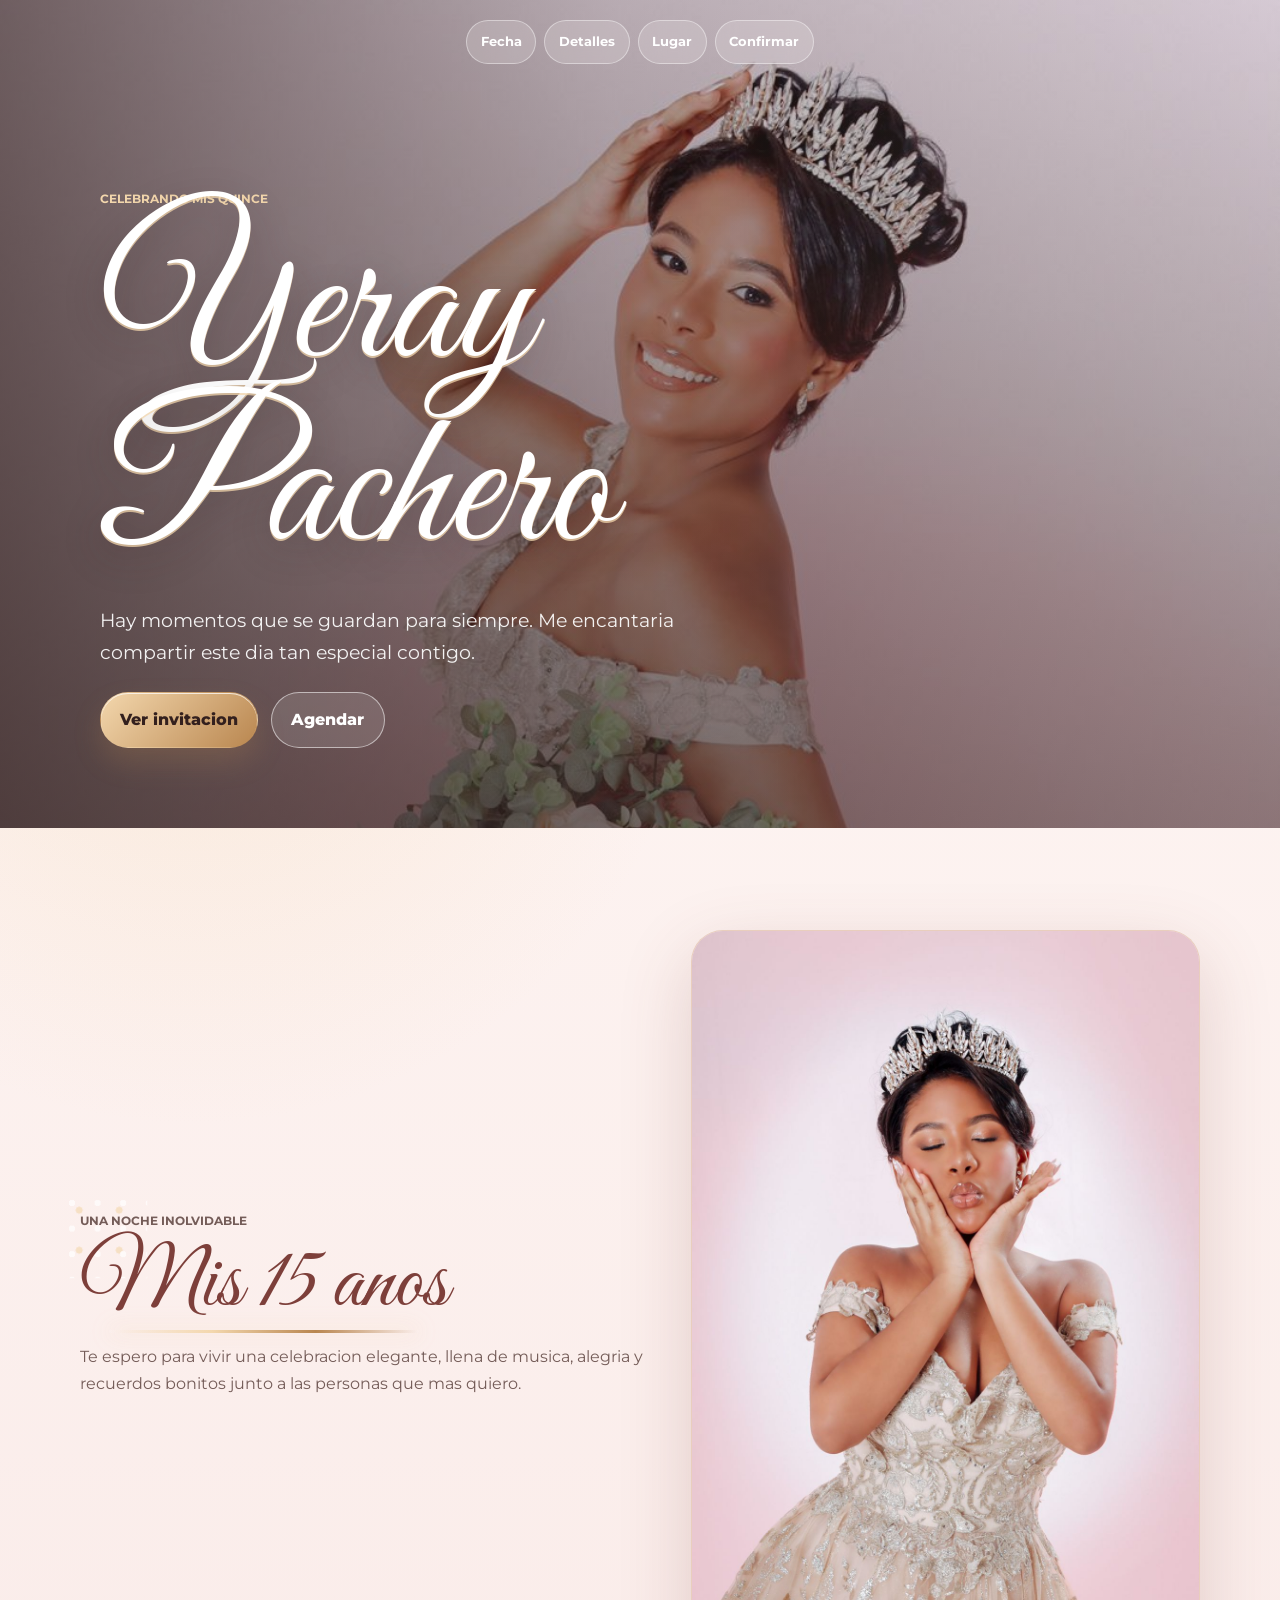
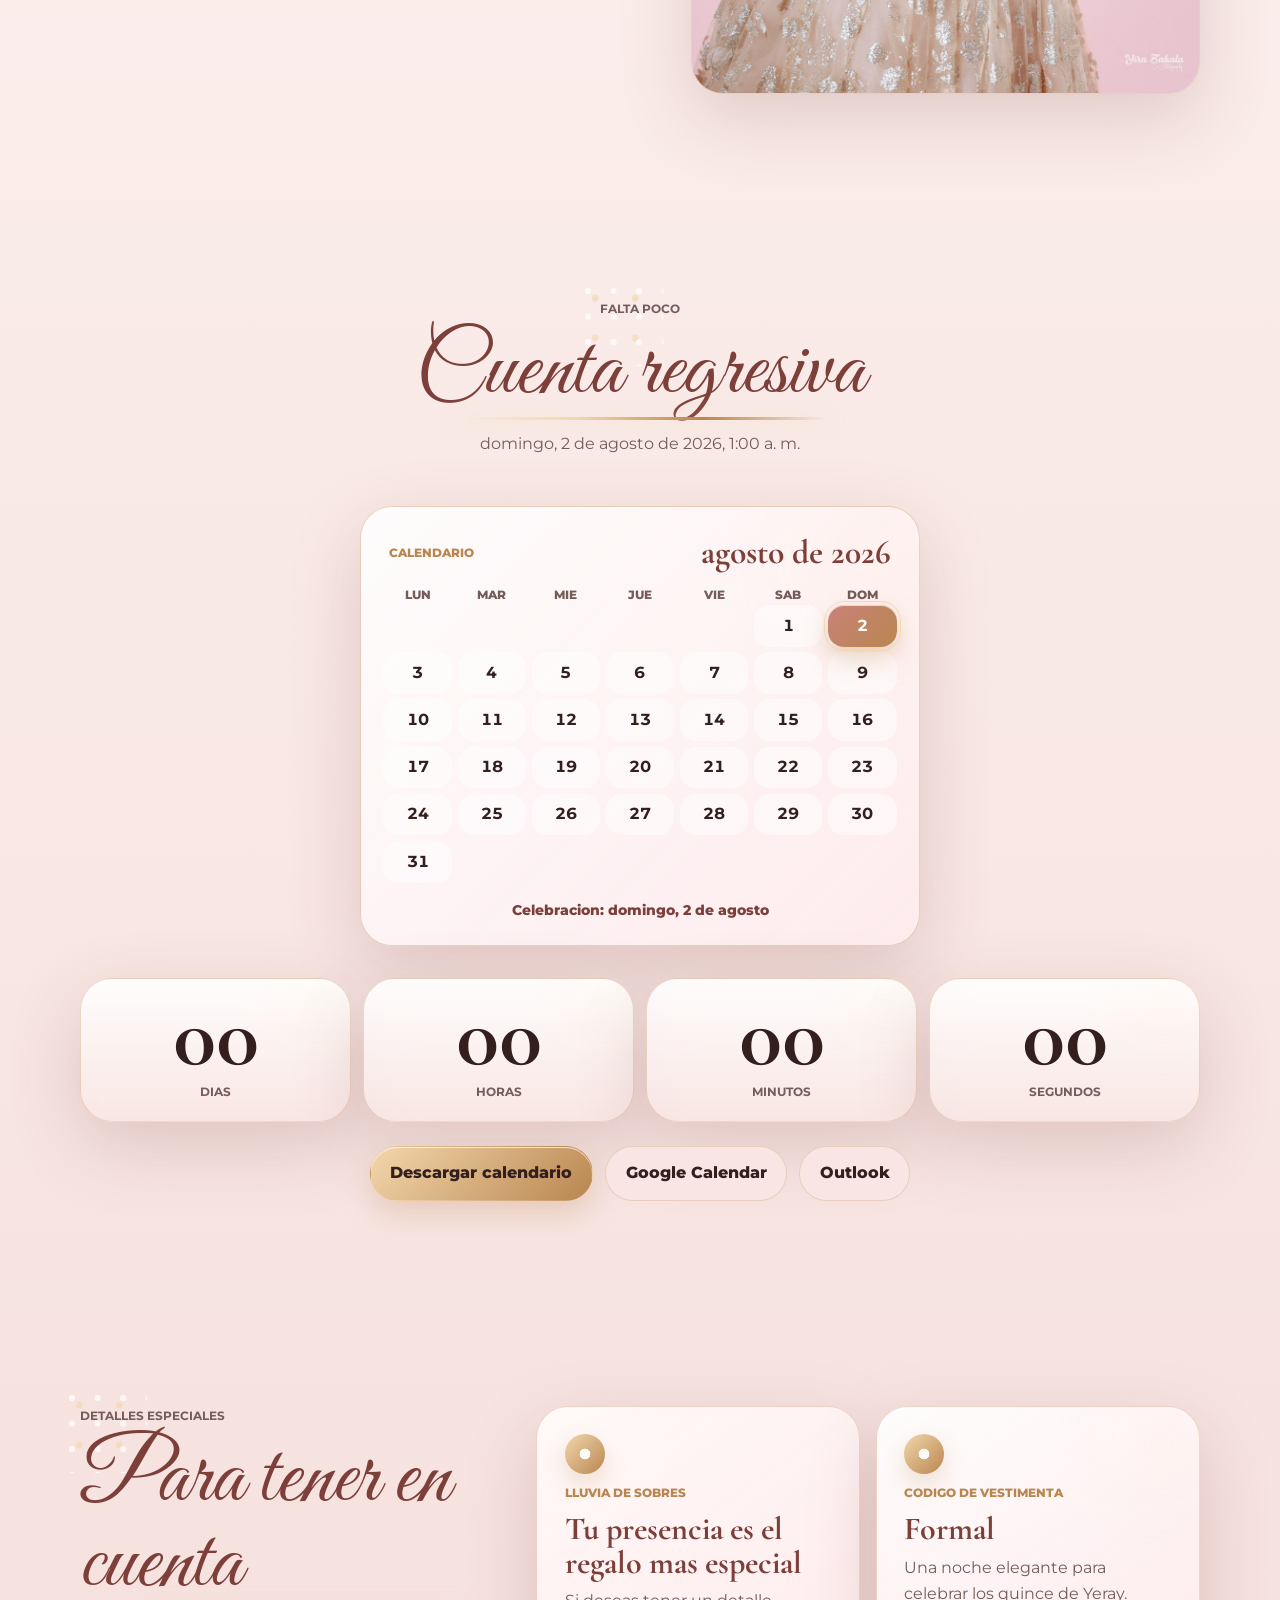
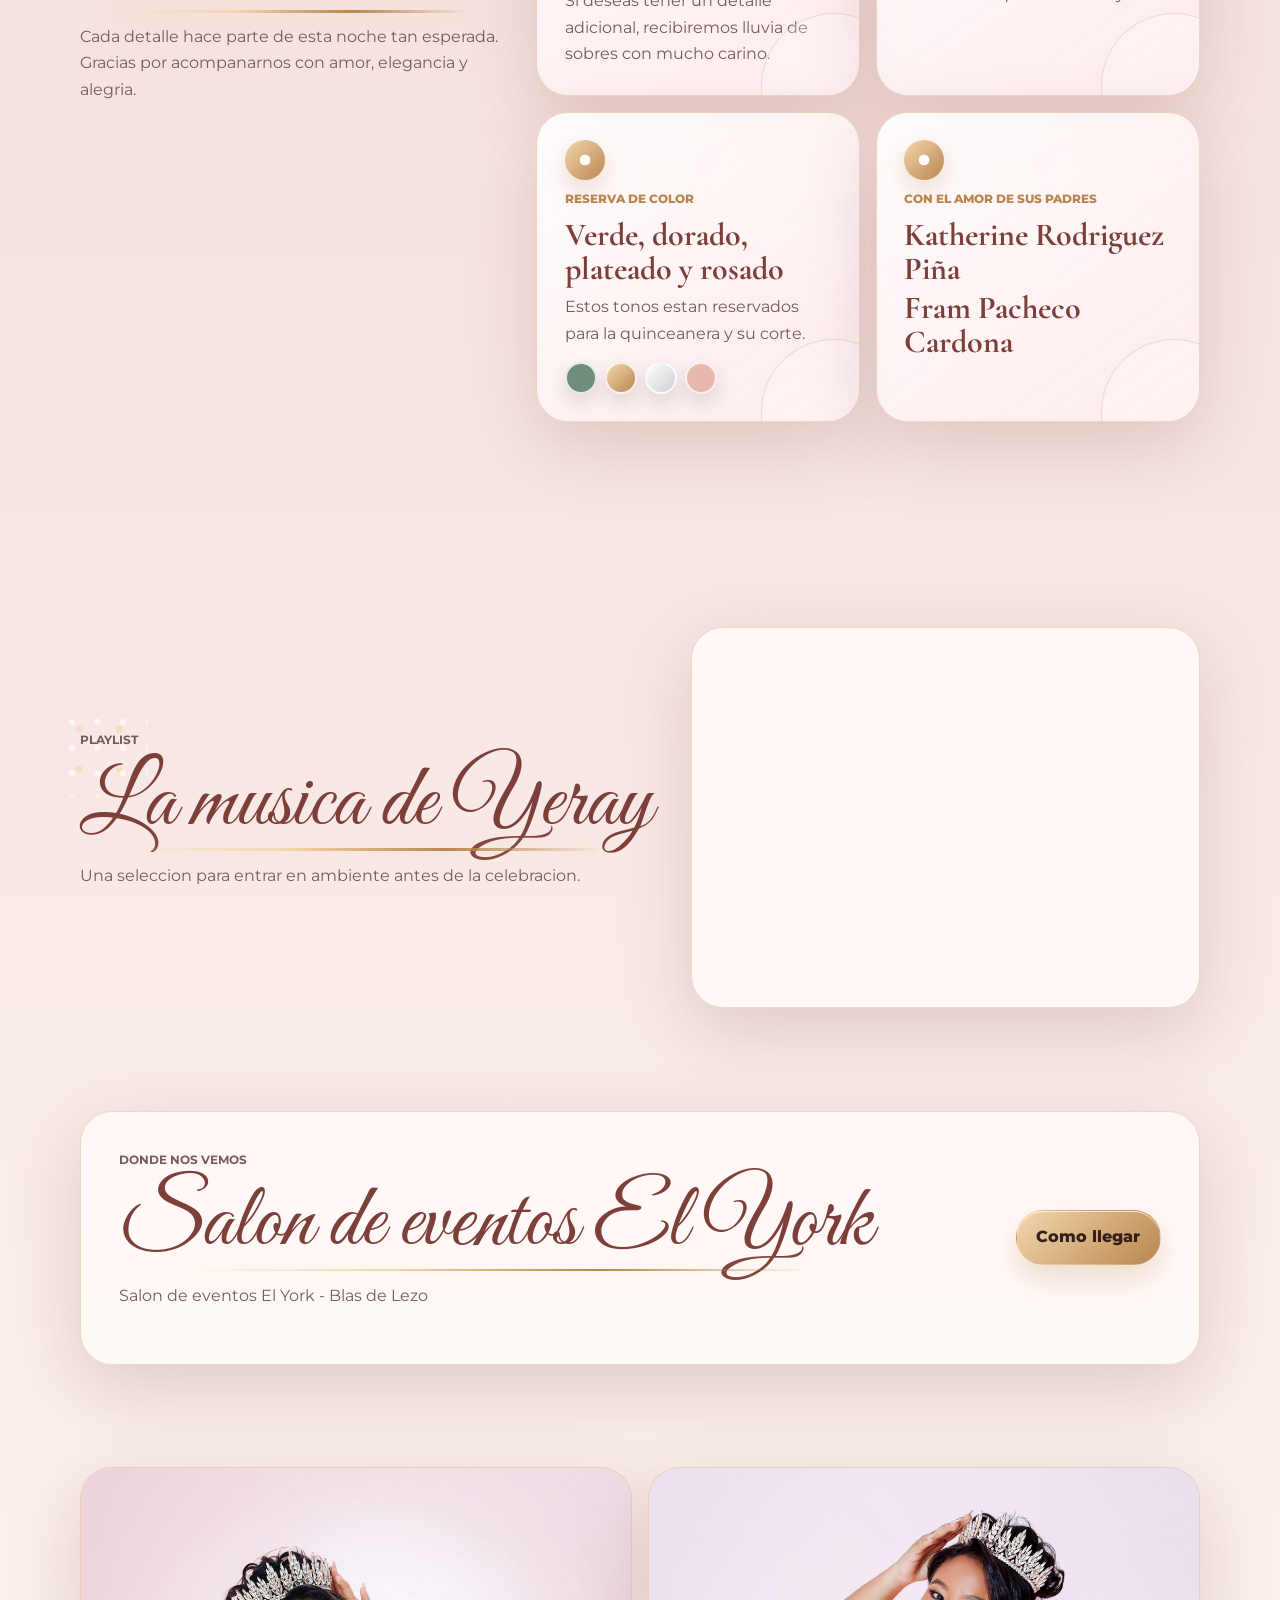
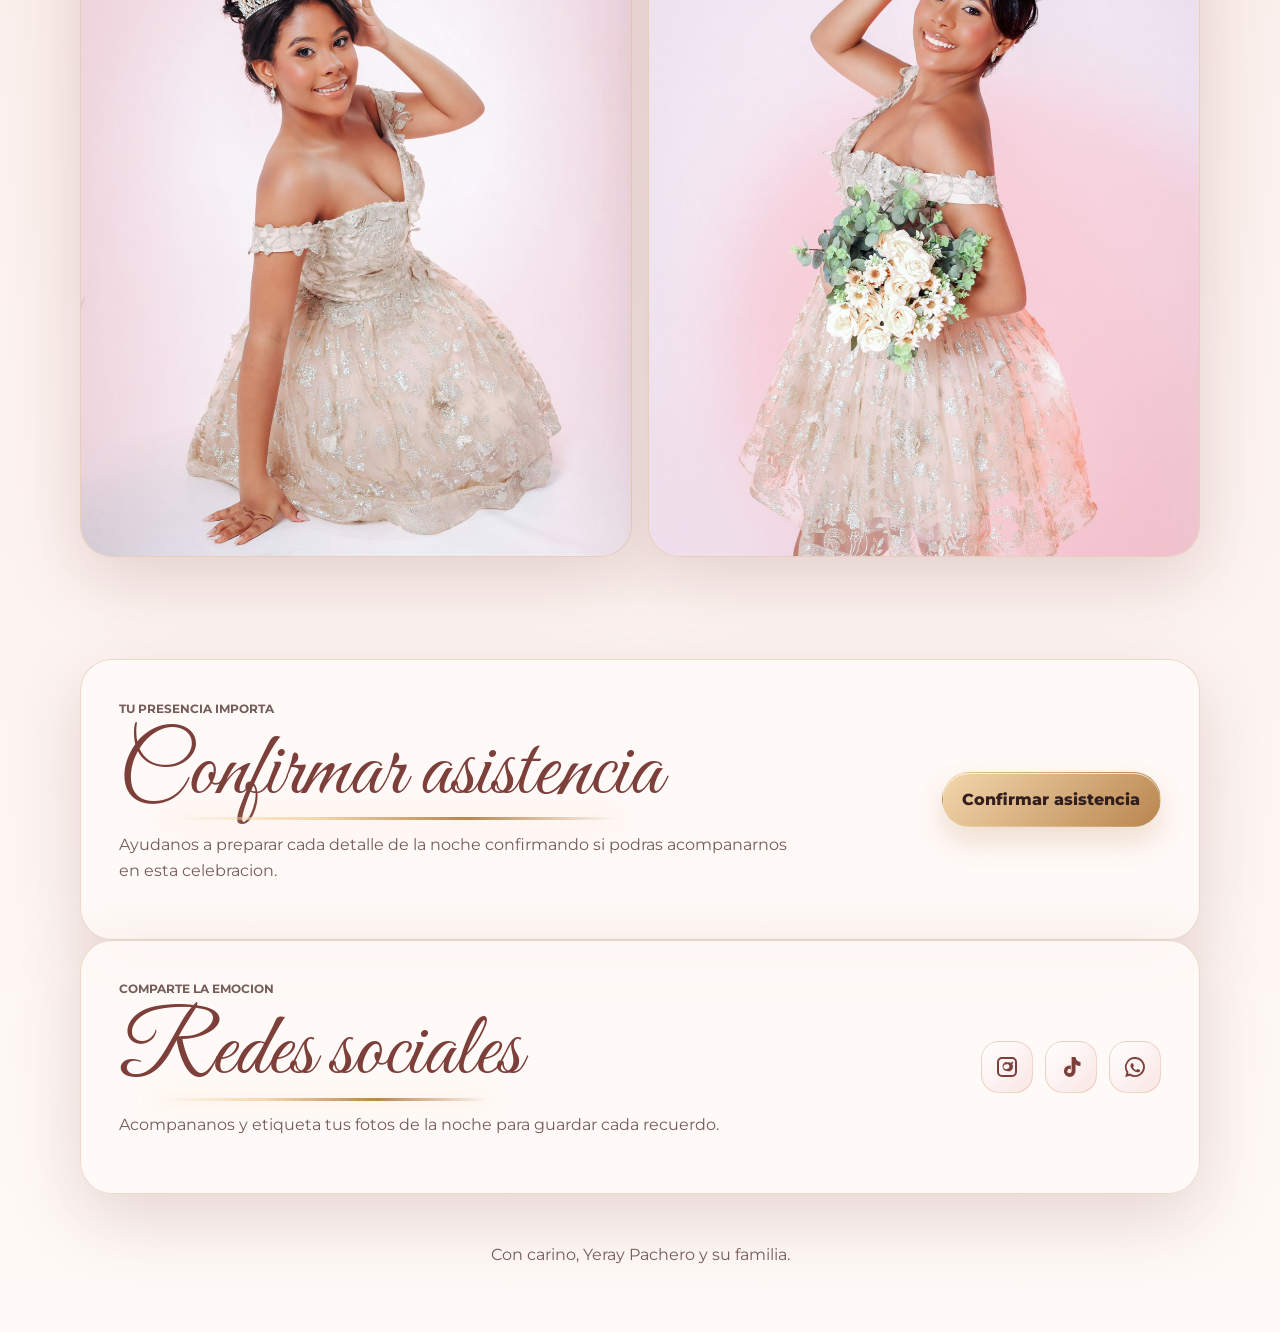
==== commit df429898: "Agregar detalles reales del evento" ====
--- a/index.html
+++ b/index.html
@@ -28,9 +28,9 @@
       <div class="hero__veil"></div>
       <nav class="topbar" aria-label="Navegacion principal">
         <a href="#fecha">Fecha</a>
-        <a href="#musica">Musica</a>
+        <a href="#detalles">Detalles</a>
         <a href="#lugar">Lugar</a>
-        <a href="#confirmar">Redes</a>
+        <a href="#confirmar">Confirmar</a>
       </nav>
       <div class="hero__content">
         <p class="eyebrow">Celebrando mis quince</p>
@@ -69,12 +69,12 @@
         <div class="section-heading">
           <p class="section-kicker">Falta poco</p>
           <h2 id="fecha-title">Cuenta regresiva</h2>
-          <p id="eventDateText">Sabado 12 de diciembre de 2026, 7:00 p. m.</p>
+          <p id="eventDateText">Sabado 1 de agosto de 2026, 8:00 p. m.</p>
         </div>
         <div class="event-calendar" aria-labelledby="calendarMonth">
           <div class="event-calendar__top">
             <span class="event-calendar__label">Calendario</span>
-            <strong id="calendarMonth">Diciembre 2026</strong>
+            <strong id="calendarMonth">Agosto 2026</strong>
           </div>
           <div class="event-calendar__weekdays" aria-hidden="true">
             <span>Lun</span>
@@ -112,6 +112,54 @@
           <a class="button button--primary" id="downloadIcs" href="#">Descargar calendario</a>
           <a class="button button--soft" id="googleCalendar" href="#" target="_blank" rel="noreferrer">Google Calendar</a>
           <a class="button button--soft" id="outlookCalendar" href="#" target="_blank" rel="noreferrer">Outlook</a>
+        </div>
+      </section>
+
+      <section class="details section" id="detalles" aria-labelledby="details-title">
+        <div class="details__intro">
+          <p class="section-kicker">Detalles especiales</p>
+          <h2 id="details-title">Para tener en cuenta</h2>
+          <p>
+            Cada detalle hace parte de esta noche tan esperada. Gracias por
+            acompanarnos con amor, elegancia y alegria.
+          </p>
+        </div>
+        <div class="detail-grid">
+          <article class="detail-card detail-card--featured">
+            <span class="detail-card__icon" aria-hidden="true"></span>
+            <p>Lluvia de sobres</p>
+            <strong>Tu presencia es el regalo mas especial</strong>
+            <span>
+              Si deseas tener un detalle adicional, recibiremos lluvia de
+              sobres con mucho carino.
+            </span>
+          </article>
+          <article class="detail-card">
+            <span class="detail-card__icon" aria-hidden="true"></span>
+            <p>Codigo de vestimenta</p>
+            <strong>Formal</strong>
+            <span>Una noche elegante para celebrar los quince de Yeray.</span>
+          </article>
+          <article class="detail-card">
+            <span class="detail-card__icon" aria-hidden="true"></span>
+            <p>Reserva de color</p>
+            <strong>Verde, dorado, plateado y rosado</strong>
+            <span>
+              Estos tonos estan reservados para la quinceanera y su corte.
+            </span>
+            <div class="color-reserve" aria-hidden="true">
+              <span class="swatch swatch--green"></span>
+              <span class="swatch swatch--gold"></span>
+              <span class="swatch swatch--silver"></span>
+              <span class="swatch swatch--pink"></span>
+            </div>
+          </article>
+          <article class="detail-card parents-card">
+            <span class="detail-card__icon" aria-hidden="true"></span>
+            <p>Con el amor de sus padres</p>
+            <strong>Katherine Rodriguez Piña</strong>
+            <strong>Fram Pacheco Cardona</strong>
+          </article>
         </div>
       </section>
 
@@ -139,10 +187,9 @@
       <section class="location section" id="lugar" aria-labelledby="lugar-title">
         <div>
           <p class="section-kicker">Donde nos vemos</p>
-          <h2 id="lugar-title">Salon de eventos</h2>
+          <h2 id="lugar-title">Salon de eventos El York</h2>
           <p id="locationText">
-            Direccion por confirmar. Usa el boton para abrir la ruta en Google
-            Maps.
+            Blas de Lezo. Usa el boton para abrir la ruta en Google Maps.
           </p>
         </div>
         <a class="button button--primary" id="mapsButton" href="#" target="_blank" rel="noreferrer">
@@ -163,7 +210,21 @@
         />
       </section>
 
-      <section class="social section" id="confirmar" aria-labelledby="social-title">
+      <section class="rsvp section" id="confirmar" aria-labelledby="rsvp-title">
+        <div>
+          <p class="section-kicker">Tu presencia importa</p>
+          <h2 id="rsvp-title">Confirmar asistencia</h2>
+          <p>
+            Ayudanos a preparar cada detalle de la noche confirmando si podras
+            acompanarnos en esta celebracion.
+          </p>
+        </div>
+        <a class="button button--primary" id="rsvpButton" href="#" target="_blank" rel="noreferrer">
+          Confirmar asistencia
+        </a>
+      </section>
+
+      <section class="social section" id="redes" aria-labelledby="social-title">
         <div>
           <p class="section-kicker">Comparte la emocion</p>
           <h2 id="social-title">Redes sociales</h2>
--- a/styles.css
+++ b/styles.css
@@ -184,6 +184,8 @@
 .section-heading p,
 .music p,
 .location p,
+.details p,
+.rsvp p,
 .social p {
   max-width: 42rem;
   color: var(--muted);
@@ -256,6 +258,7 @@
 .intro,
 .music,
 .location,
+.rsvp,
 .social {
   display: grid;
   grid-template-columns: 1fr;
@@ -274,12 +277,14 @@
 }
 
 .intro__text,
-.music__copy {
+.music__copy,
+.details__intro {
   position: relative;
 }
 
 .intro__text::before,
 .music__copy::before,
+.details__intro::before,
 .section-heading::before {
   content: "";
   position: absolute;
@@ -410,6 +415,7 @@
 .timer div,
 .player-shell,
 .location,
+.rsvp,
 .social {
   border: 1px solid rgba(185, 134, 79, 0.28);
   background: var(--surface);
@@ -458,8 +464,118 @@
 }
 
 .location,
+.rsvp,
 .social {
   padding: clamp(1.4rem, 4vw, 2.4rem);
+}
+
+.details {
+  display: grid;
+  gap: 2rem;
+}
+
+.detail-grid {
+  display: grid;
+  grid-template-columns: 1fr;
+  gap: 1rem;
+}
+
+.detail-card {
+  position: relative;
+  min-height: 14rem;
+  display: grid;
+  align-content: start;
+  gap: 0.55rem;
+  padding: clamp(1.25rem, 4vw, 1.7rem);
+  border: 1px solid rgba(185, 134, 79, 0.28);
+  border-radius: var(--radius-lg);
+  background:
+    linear-gradient(145deg, rgba(255, 255, 255, 0.9), rgba(255, 236, 239, 0.82)),
+    radial-gradient(circle at 88% 12%, rgba(243, 215, 173, 0.5), transparent 7rem);
+  box-shadow: var(--shadow);
+  overflow: hidden;
+}
+
+.detail-card::after {
+  content: "";
+  position: absolute;
+  inset: auto -3rem -4rem auto;
+  width: 9rem;
+  height: 9rem;
+  border: 1px solid rgba(185, 134, 79, 0.22);
+  border-radius: 50%;
+  background: rgba(255, 255, 255, 0.28);
+}
+
+.detail-card--featured {
+  background:
+    linear-gradient(145deg, rgba(255, 250, 248, 0.94), rgba(255, 236, 239, 0.9)),
+    radial-gradient(circle at 18% 16%, rgba(255, 255, 255, 0.85), transparent 5rem);
+}
+
+.detail-card__icon {
+  width: 2.5rem;
+  height: 2.5rem;
+  display: grid;
+  place-items: center;
+  border-radius: 50%;
+  background:
+    radial-gradient(circle, rgba(255, 255, 255, 0.95) 0 18%, transparent 20%),
+    linear-gradient(135deg, var(--gold-light), var(--gold));
+  box-shadow: 0 10px 24px rgba(185, 134, 79, 0.24);
+}
+
+.detail-card p {
+  margin: 0;
+  color: var(--gold);
+  font-size: 0.78rem;
+  font-weight: 800;
+  text-transform: uppercase;
+}
+
+.detail-card strong {
+  color: var(--rose-700);
+  font-family: "Cormorant Garamond", Georgia, serif;
+  font-size: clamp(1.45rem, 4vw, 2rem);
+  line-height: 1.05;
+}
+
+.detail-card span {
+  color: var(--muted);
+}
+
+.parents-card strong + strong {
+  margin-top: -0.2rem;
+}
+
+.color-reserve {
+  display: flex;
+  gap: 0.5rem;
+  margin-top: 0.4rem;
+}
+
+.swatch {
+  width: 2rem;
+  height: 2rem;
+  border: 2px solid rgba(255, 255, 255, 0.82);
+  border-radius: 50%;
+  box-shadow: 0 8px 18px rgba(51, 32, 30, 0.14);
+}
+
+.swatch--green {
+  background: var(--sage);
+}
+
+.swatch--gold {
+  background: linear-gradient(135deg, var(--gold-light), var(--gold));
+}
+
+.swatch--silver {
+  background: linear-gradient(135deg, #ffffff, #cfcfd4);
+}
+
+.swatch--pink {
+  background: var(--rose-300);
 }
 
 .gallery {
@@ -508,10 +624,15 @@
   .intro,
   .music,
   .location,
+  .rsvp,
   .social {
     grid-template-columns: 1fr 0.88fr;
   }
 
+  .detail-grid {
+    grid-template-columns: repeat(2, minmax(0, 1fr));
+  }
+
   .timer {
     grid-template-columns: repeat(4, minmax(0, 1fr));
   }
@@ -521,8 +642,16 @@
   }
 
   .location,
+  .rsvp,
   .social {
     grid-template-columns: 1fr auto;
+  }
+}
+
+@media (min-width: 1024px) {
+  .details {
+    grid-template-columns: 0.78fr 1.22fr;
+    align-items: start;
   }
 }
 
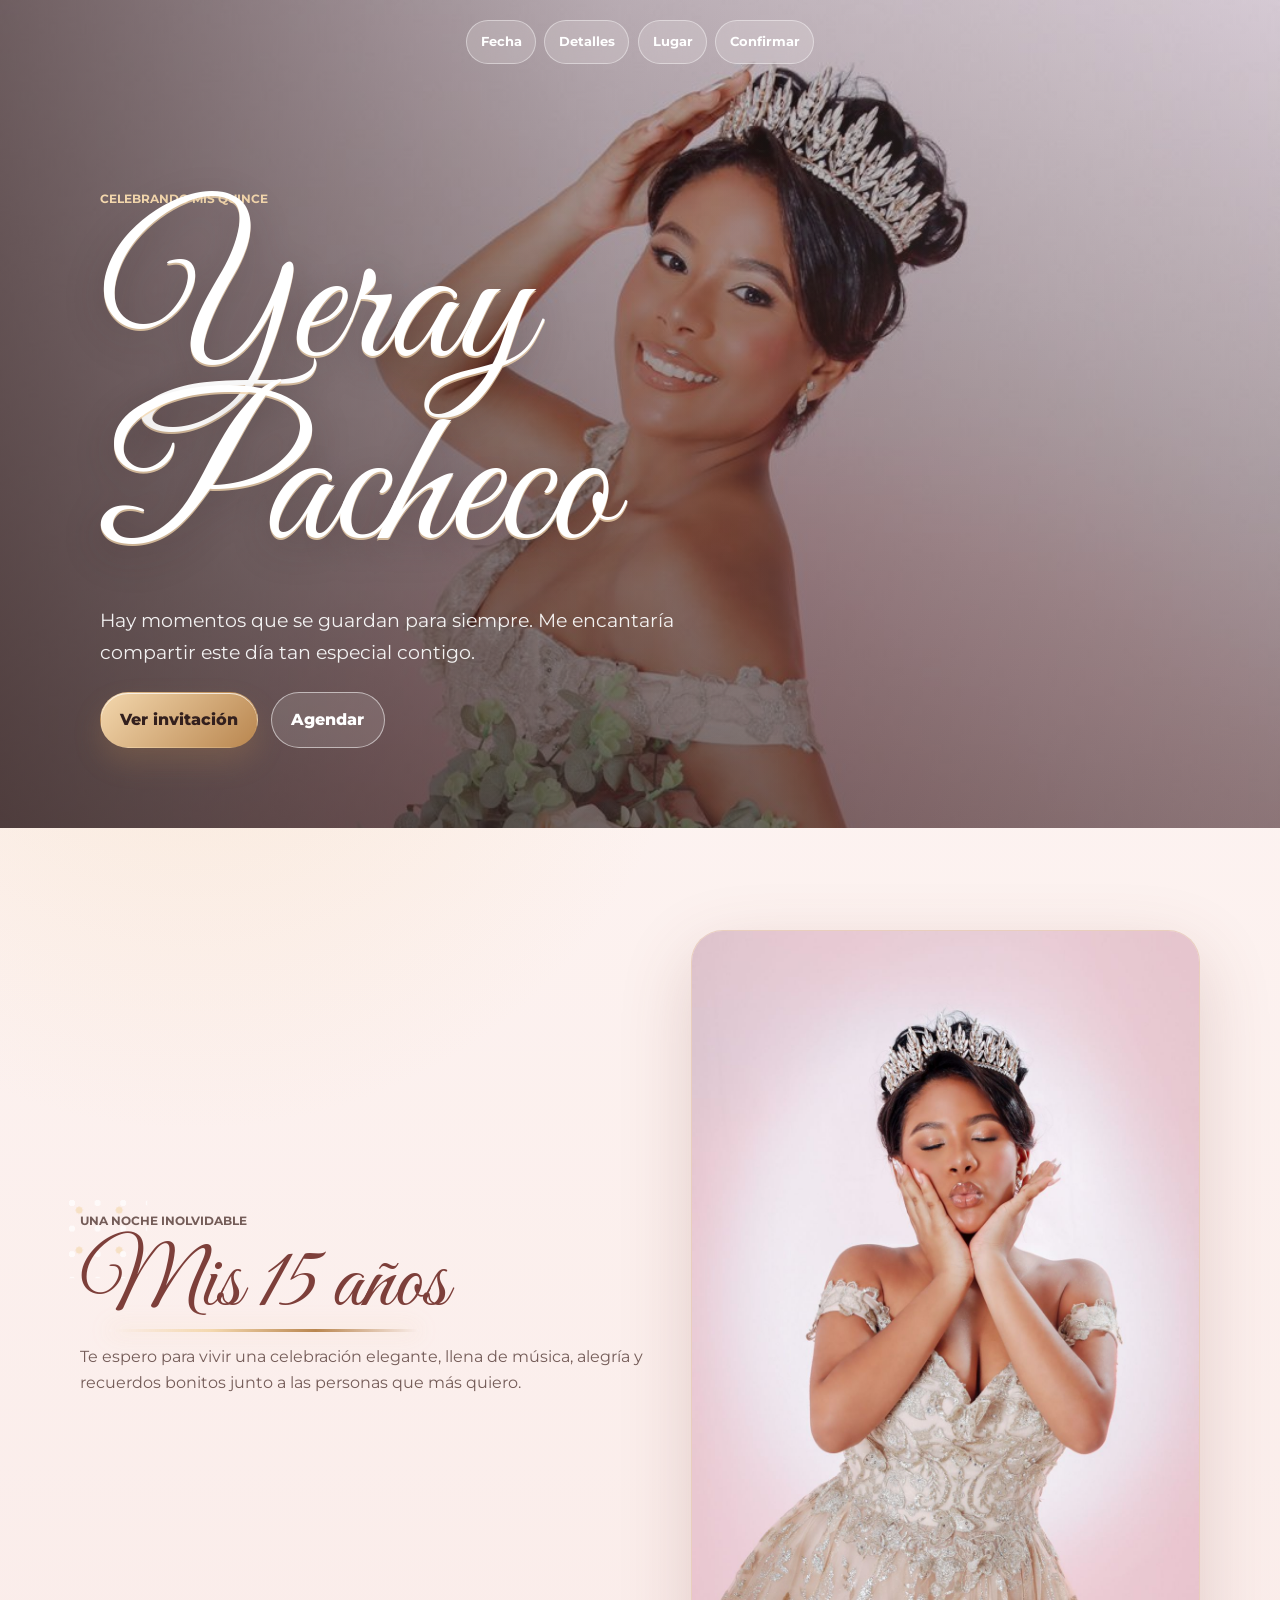
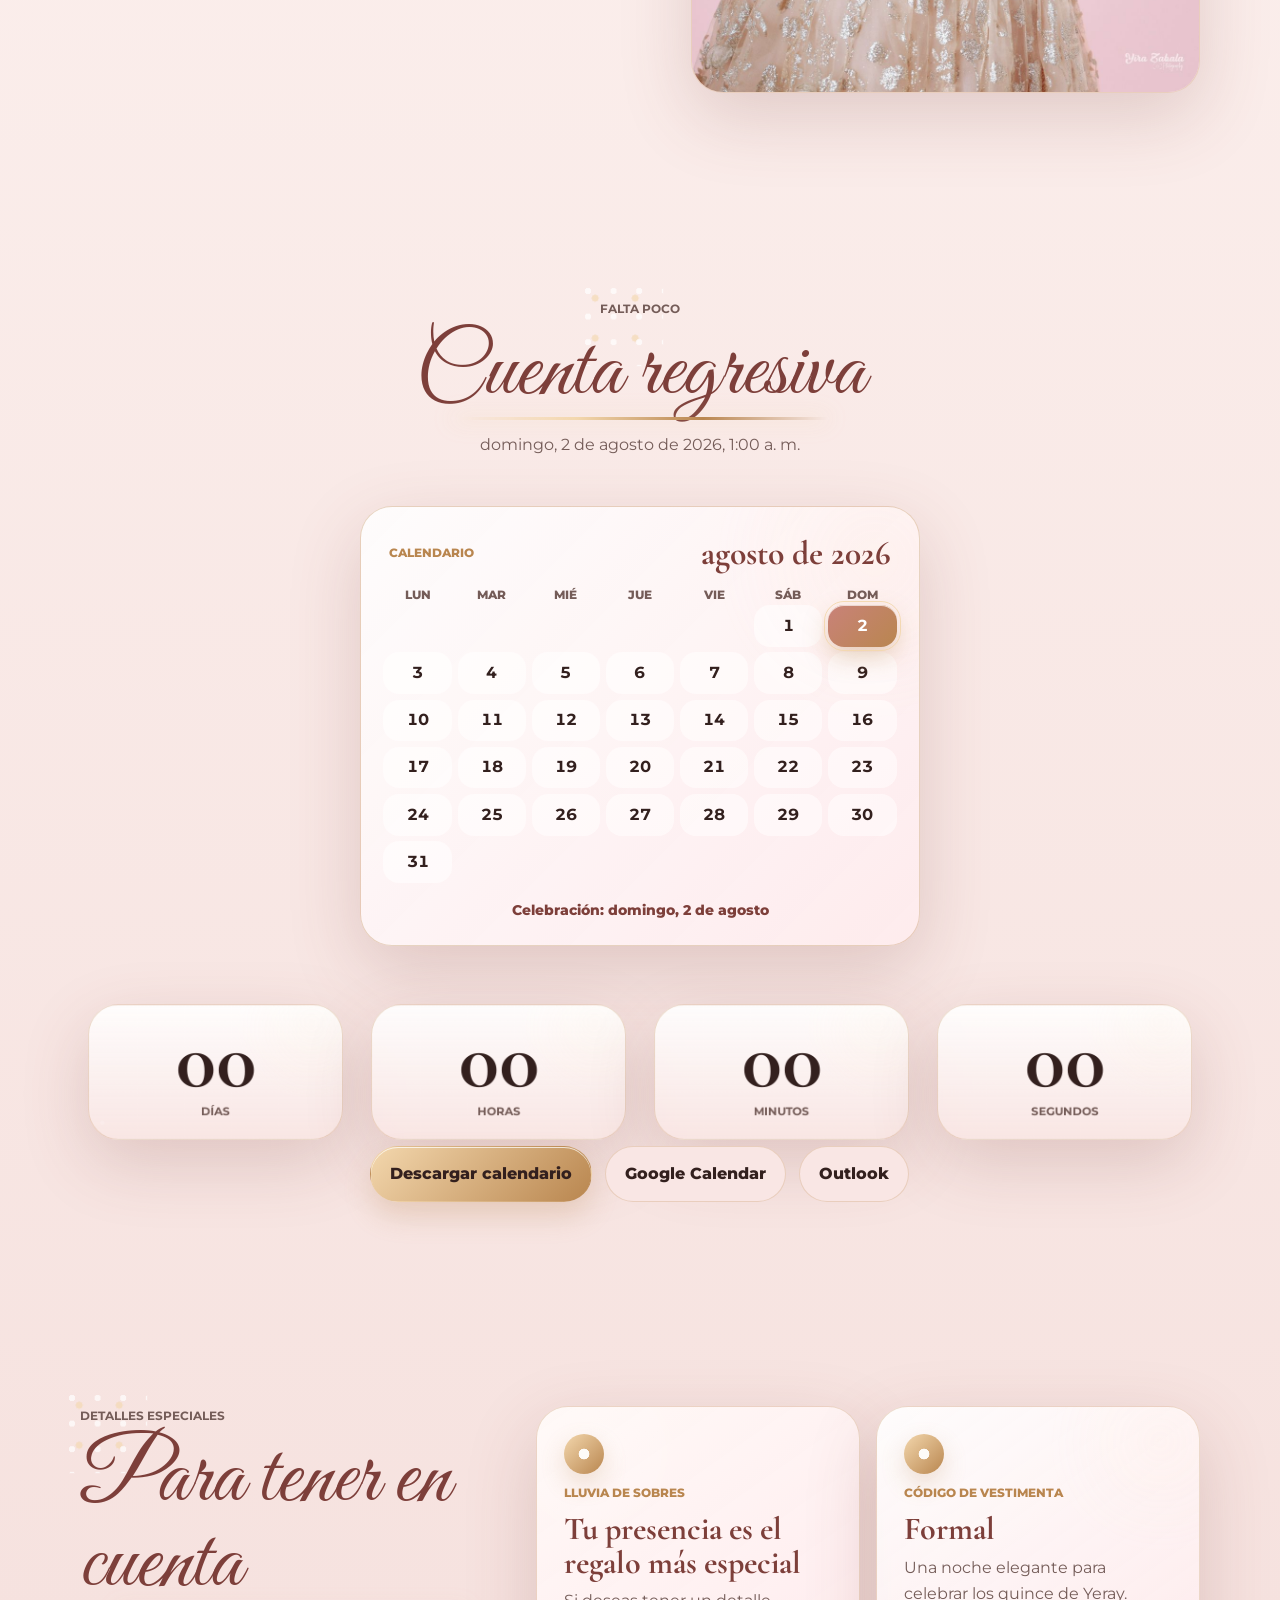
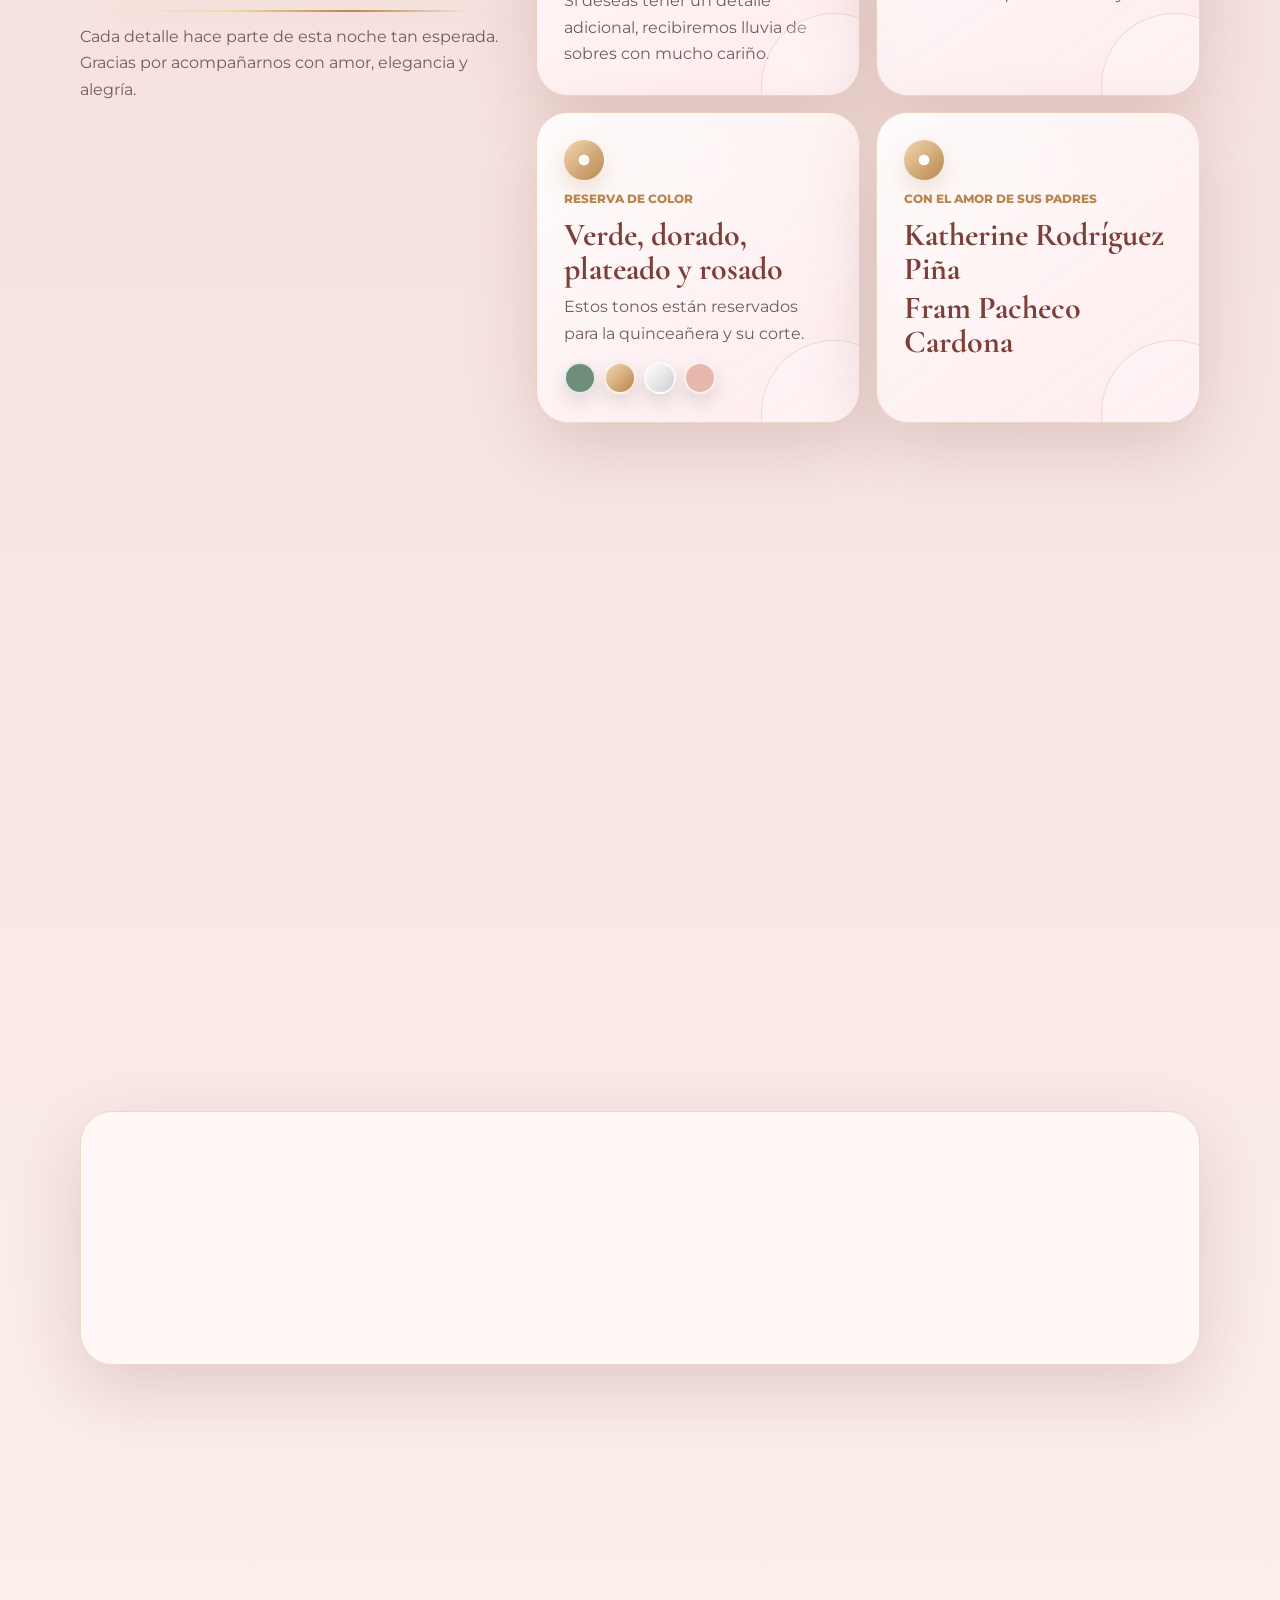
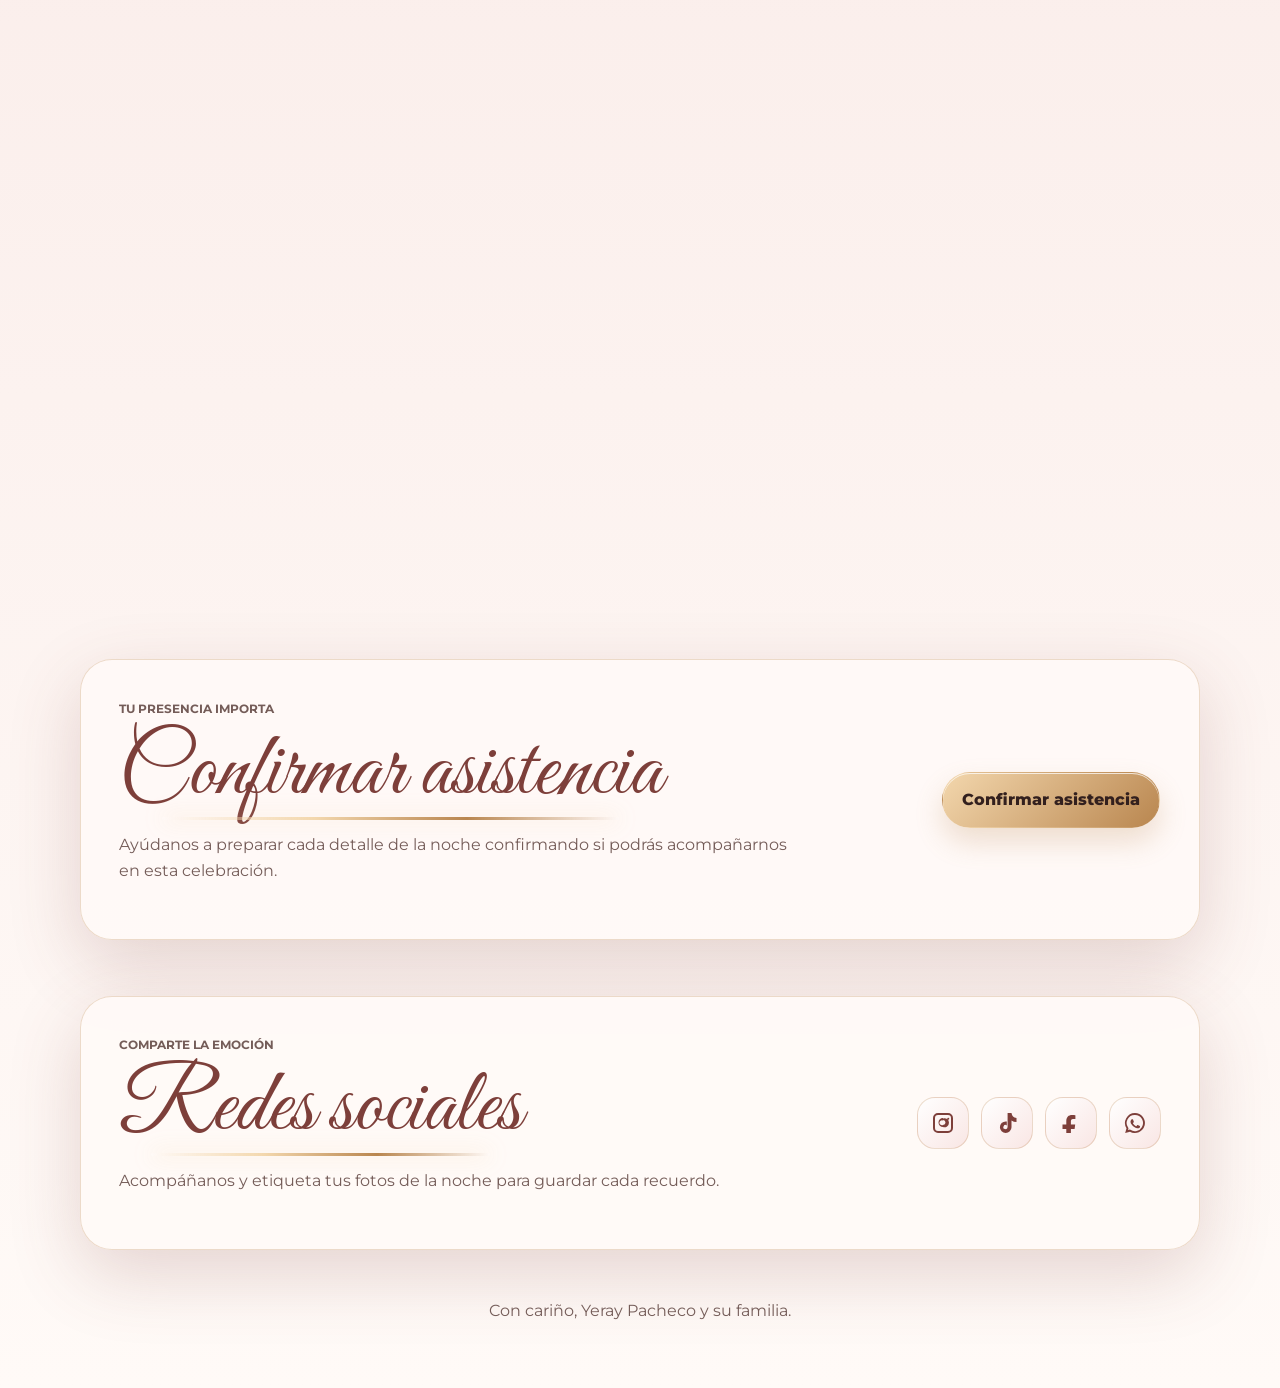
==== commit 9e8bba77: "Corregir datos de Yeray Pacheco y redes" ====
--- a/index.html
+++ b/index.html
@@ -5,9 +5,9 @@
     <meta name="viewport" content="width=device-width, initial-scale=1" />
     <meta
       name="description"
-      content="Invitacion a la fiesta de 15 anos de Yeray Pachero."
+      content="Invitación a la fiesta de 15 años de Yeray Pacheco."
     />
-    <title>Mis 15 - Yeray Pachero</title>
+    <title>Mis 15 - Yeray Pacheco</title>
     <link rel="preconnect" href="https://fonts.googleapis.com" />
     <link rel="preconnect" href="https://fonts.gstatic.com" crossorigin />
     <link
@@ -19,14 +19,14 @@
   <body>
     <a class="skip-link" href="#contenido">Saltar al contenido</a>
 
-    <header class="hero" aria-label="Invitacion principal">
+    <header class="hero" aria-label="Invitación principal">
       <img
         class="hero__image"
         src="assets/img3.jpeg"
-        alt="Yeray Pachero con vestido de quince anos y corona"
+        alt="Yeray Pacheco con vestido de quince años y corona"
       />
       <div class="hero__veil"></div>
-      <nav class="topbar" aria-label="Navegacion principal">
+      <nav class="topbar" aria-label="Navegación principal">
         <a href="#fecha">Fecha</a>
         <a href="#detalles">Detalles</a>
         <a href="#lugar">Lugar</a>
@@ -34,13 +34,13 @@
       </nav>
       <div class="hero__content">
         <p class="eyebrow">Celebrando mis quince</p>
-        <h1>Yeray Pachero</h1>
+        <h1>Yeray Pacheco</h1>
         <p class="hero__copy">
-          Hay momentos que se guardan para siempre. Me encantaria compartir este
-          dia tan especial contigo.
+          Hay momentos que se guardan para siempre. Me encantaría compartir este
+          día tan especial contigo.
         </p>
         <div class="hero__actions">
-          <a class="button button--primary" href="#fecha">Ver invitacion</a>
+          <a class="button button--primary" href="#fecha">Ver invitación</a>
           <a class="button button--ghost" id="heroCalendar" href="#">Agendar</a>
         </div>
       </div>
@@ -50,16 +50,16 @@
       <section class="intro section">
         <div class="intro__text">
           <p class="section-kicker">Una noche inolvidable</p>
-          <h2>Mis 15 anos</h2>
-          <p>
-            Te espero para vivir una celebracion elegante, llena de musica,
-            alegria y recuerdos bonitos junto a las personas que mas quiero.
+          <h2>Mis 15 años</h2>
+          <p>
+            Te espero para vivir una celebración elegante, llena de música,
+            alegría y recuerdos bonitos junto a las personas que más quiero.
           </p>
         </div>
         <div class="intro__photo">
           <img
             src="assets/img1.jpeg"
-            alt="Retrato de Yeray Pachero con vestido de quince anos"
+            alt="Retrato de Yeray Pacheco con vestido de quince años"
             loading="lazy"
           />
         </div>
@@ -69,7 +69,7 @@
         <div class="section-heading">
           <p class="section-kicker">Falta poco</p>
           <h2 id="fecha-title">Cuenta regresiva</h2>
-          <p id="eventDateText">Sabado 1 de agosto de 2026, 8:00 p. m.</p>
+          <p id="eventDateText">Sábado 1 de agosto de 2026, 8:00 p. m.</p>
         </div>
         <div class="event-calendar" aria-labelledby="calendarMonth">
           <div class="event-calendar__top">
@@ -79,21 +79,21 @@
           <div class="event-calendar__weekdays" aria-hidden="true">
             <span>Lun</span>
             <span>Mar</span>
-            <span>Mie</span>
+            <span>Mié</span>
             <span>Jue</span>
             <span>Vie</span>
-            <span>Sab</span>
+            <span>Sáb</span>
             <span>Dom</span>
           </div>
           <div class="event-calendar__days" id="calendarDays"></div>
           <p class="event-calendar__note" id="calendarEventNote">
-            Dia de la celebracion
+            Día de la celebración
           </p>
         </div>
         <div class="timer" aria-live="polite">
           <div>
             <strong id="days">00</strong>
-            <span>Dias</span>
+            <span>Días</span>
           </div>
           <div>
             <strong id="hours">00</strong>
@@ -121,22 +121,22 @@
           <h2 id="details-title">Para tener en cuenta</h2>
           <p>
             Cada detalle hace parte de esta noche tan esperada. Gracias por
-            acompanarnos con amor, elegancia y alegria.
+            acompañarnos con amor, elegancia y alegría.
           </p>
         </div>
         <div class="detail-grid">
           <article class="detail-card detail-card--featured">
             <span class="detail-card__icon" aria-hidden="true"></span>
             <p>Lluvia de sobres</p>
-            <strong>Tu presencia es el regalo mas especial</strong>
+            <strong>Tu presencia es el regalo más especial</strong>
             <span>
               Si deseas tener un detalle adicional, recibiremos lluvia de
-              sobres con mucho carino.
+              sobres con mucho cariño.
             </span>
           </article>
           <article class="detail-card">
             <span class="detail-card__icon" aria-hidden="true"></span>
-            <p>Codigo de vestimenta</p>
+            <p>Código de vestimenta</p>
             <strong>Formal</strong>
             <span>Una noche elegante para celebrar los quince de Yeray.</span>
           </article>
@@ -145,7 +145,7 @@
             <p>Reserva de color</p>
             <strong>Verde, dorado, plateado y rosado</strong>
             <span>
-              Estos tonos estan reservados para la quinceanera y su corte.
+              Estos tonos están reservados para la quinceañera y su corte.
             </span>
             <div class="color-reserve" aria-hidden="true">
               <span class="swatch swatch--green"></span>
@@ -157,7 +157,7 @@
           <article class="detail-card parents-card">
             <span class="detail-card__icon" aria-hidden="true"></span>
             <p>Con el amor de sus padres</p>
-            <strong>Katherine Rodriguez Piña</strong>
+            <strong>Katherine Rodríguez Piña</strong>
             <strong>Fram Pacheco Cardona</strong>
           </article>
         </div>
@@ -166,16 +166,16 @@
       <section class="music section" id="musica" aria-labelledby="musica-title">
         <div class="music__copy">
           <p class="section-kicker">Playlist</p>
-          <h2 id="musica-title">La musica de Yeray</h2>
-          <p>
-            Una seleccion para entrar en ambiente antes de la celebracion.
+          <h2 id="musica-title">La música de Yeray</h2>
+          <p>
+            Una selección para entrar en ambiente antes de la celebración.
           </p>
         </div>
         <div class="player-shell">
           <iframe
             id="playlistFrame"
-            title="Playlist de Yeray Pachero"
-            src="https://open.spotify.com/embed/playlist/37i9dQZF1DX10zKzsJ2jva?utm_source=generator"
+            title="Playlist de Yeray Pacheco"
+            src="https://open.spotify.com/embed/playlist/2nZ7jUZ7UAs8LUvLSmN4Fs?utm_source=generator"
             width="100%"
             height="352"
             allow="autoplay; clipboard-write; encrypted-media; fullscreen; picture-in-picture"
@@ -187,25 +187,25 @@
       <section class="location section" id="lugar" aria-labelledby="lugar-title">
         <div>
           <p class="section-kicker">Donde nos vemos</p>
-          <h2 id="lugar-title">Salon de eventos El York</h2>
+          <h2 id="lugar-title">Salón de eventos El York</h2>
           <p id="locationText">
-            Blas de Lezo. Usa el boton para abrir la ruta en Google Maps.
+            Blas de Lezo. Usa el botón para abrir la ruta en Google Maps.
           </p>
         </div>
         <a class="button button--primary" id="mapsButton" href="#" target="_blank" rel="noreferrer">
-          Como llegar
+          Cómo llegar
         </a>
       </section>
 
-      <section class="gallery section" aria-label="Galeria de fotos">
+      <section class="gallery section" aria-label="Galería de fotos">
         <img
           src="assets/img2.jpeg"
-          alt="Yeray Pachero posando con corona"
+          alt="Yeray Pacheco posando con corona"
           loading="lazy"
         />
         <img
           src="assets/img3.jpeg"
-          alt="Yeray Pachero con ramo y vestido de quince anos"
+          alt="Yeray Pacheco con ramo y vestido de quince años"
           loading="lazy"
         />
       </section>
@@ -215,8 +215,8 @@
           <p class="section-kicker">Tu presencia importa</p>
           <h2 id="rsvp-title">Confirmar asistencia</h2>
           <p>
-            Ayudanos a preparar cada detalle de la noche confirmando si podras
-            acompanarnos en esta celebracion.
+            Ayúdanos a preparar cada detalle de la noche confirmando si podrás
+            acompañarnos en esta celebración.
           </p>
         </div>
         <a class="button button--primary" id="rsvpButton" href="#" target="_blank" rel="noreferrer">
@@ -226,10 +226,10 @@
 
       <section class="social section" id="redes" aria-labelledby="social-title">
         <div>
-          <p class="section-kicker">Comparte la emocion</p>
+          <p class="section-kicker">Comparte la emoción</p>
           <h2 id="social-title">Redes sociales</h2>
           <p>
-            Acompananos y etiqueta tus fotos de la noche para guardar cada
+            Acompáñanos y etiqueta tus fotos de la noche para guardar cada
             recuerdo.
           </p>
         </div>
@@ -240,6 +240,9 @@
           <a id="tiktokLink" href="#" target="_blank" rel="noreferrer" aria-label="TikTok">
             <svg viewBox="0 0 24 24" aria-hidden="true"><path d="M16.5 2c.4 3 2 4.8 5 5.1V11a8.4 8.4 0 0 1-5-1.6v6.8a5.8 5.8 0 1 1-5.8-5.8c.4 0 .8 0 1.1.1v3.9a2.1 2.1 0 1 0 .8 1.7V2h3.9Z"/></svg>
           </a>
+          <a id="facebookLink" href="#" target="_blank" rel="noreferrer" aria-label="Facebook">
+            <svg viewBox="0 0 24 24" aria-hidden="true"><path d="M14 8h2.4V4.2c-.4-.1-1.8-.2-3.4-.2-3.4 0-5.7 2.1-5.7 6v3.4H3.5V18h3.8v4h4.6v-4h3.7l.6-4.6h-4.3v-3c0-1.3.4-2.4 2.1-2.4Z"/></svg>
+          </a>
           <a id="whatsappLink" href="#" target="_blank" rel="noreferrer" aria-label="WhatsApp">
             <svg viewBox="0 0 24 24" aria-hidden="true"><path d="M12 2a10 10 0 0 0-8.5 15.3L2.2 22l4.8-1.3A10 10 0 1 0 12 2Zm0 2a8 8 0 0 1 6.8 12.2A8 8 0 0 1 7.4 18.8l-.4-.2-2 .5.5-2-.3-.4A8 8 0 0 1 12 4Zm-3 4.3c-.2 0-.5.1-.7.4-.2.3-.8.8-.8 2s.8 2.3 1 2.5c.1.2 1.6 2.6 4 3.5 2 .8 2.4.6 2.8.6.4 0 1.4-.6 1.6-1.1.2-.6.2-1 .1-1.1l-.7-.4-1.5-.7c-.2-.1-.4-.1-.6.2l-.7.9c-.1.2-.3.2-.5.1a6.4 6.4 0 0 1-3-2.7c-.1-.3 0-.4.1-.5l.4-.5c.1-.2.2-.3.3-.5.1-.2 0-.4 0-.5l-.7-1.7c-.2-.4-.4-.5-.6-.5H9Z"/></svg>
           </a>
@@ -248,7 +251,7 @@
     </main>
 
     <footer>
-      <p>Con carino, Yeray Pachero y su familia.</p>
+      <p>Con cariño, Yeray Pacheco y su familia.</p>
     </footer>
 
     <script src="script.js"></script>
--- a/styles.css
+++ b/styles.css
@@ -50,6 +50,32 @@
   color: inherit;
 }
 
+.reveal {
+  opacity: 0;
+  transform: translateY(28px) scale(0.985);
+  transition:
+    opacity 700ms ease,
+    transform 700ms cubic-bezier(0.2, 0.8, 0.2, 1);
+  transition-delay: var(--reveal-delay, 0ms);
+  will-change: opacity, transform;
+}
+
+.intro__photo.reveal,
+.player-shell.reveal,
+.gallery img.reveal {
+  transform: translateY(24px) scale(0.96);
+}
+
+.detail-card.reveal,
+.timer div.reveal {
+  transform: translateY(22px) scale(0.94);
+}
+
+.reveal.is-visible {
+  opacity: 1;
+  transform: translateY(0) scale(1);
+}
+
 .skip-link {
   position: fixed;
   left: 1rem;
@@ -469,6 +495,10 @@
   padding: clamp(1.4rem, 4vw, 2.4rem);
 }
 
+.social {
+  margin-top: clamp(1.75rem, 5vw, 3.5rem);
+}
+
 .details {
   display: grid;
   gap: 2rem;
@@ -702,4 +732,9 @@
     transition-duration: 0.01ms !important;
     animation-duration: 0.01ms !important;
   }
-}
+
+  .reveal {
+    opacity: 1;
+    transform: none;
+  }
+}
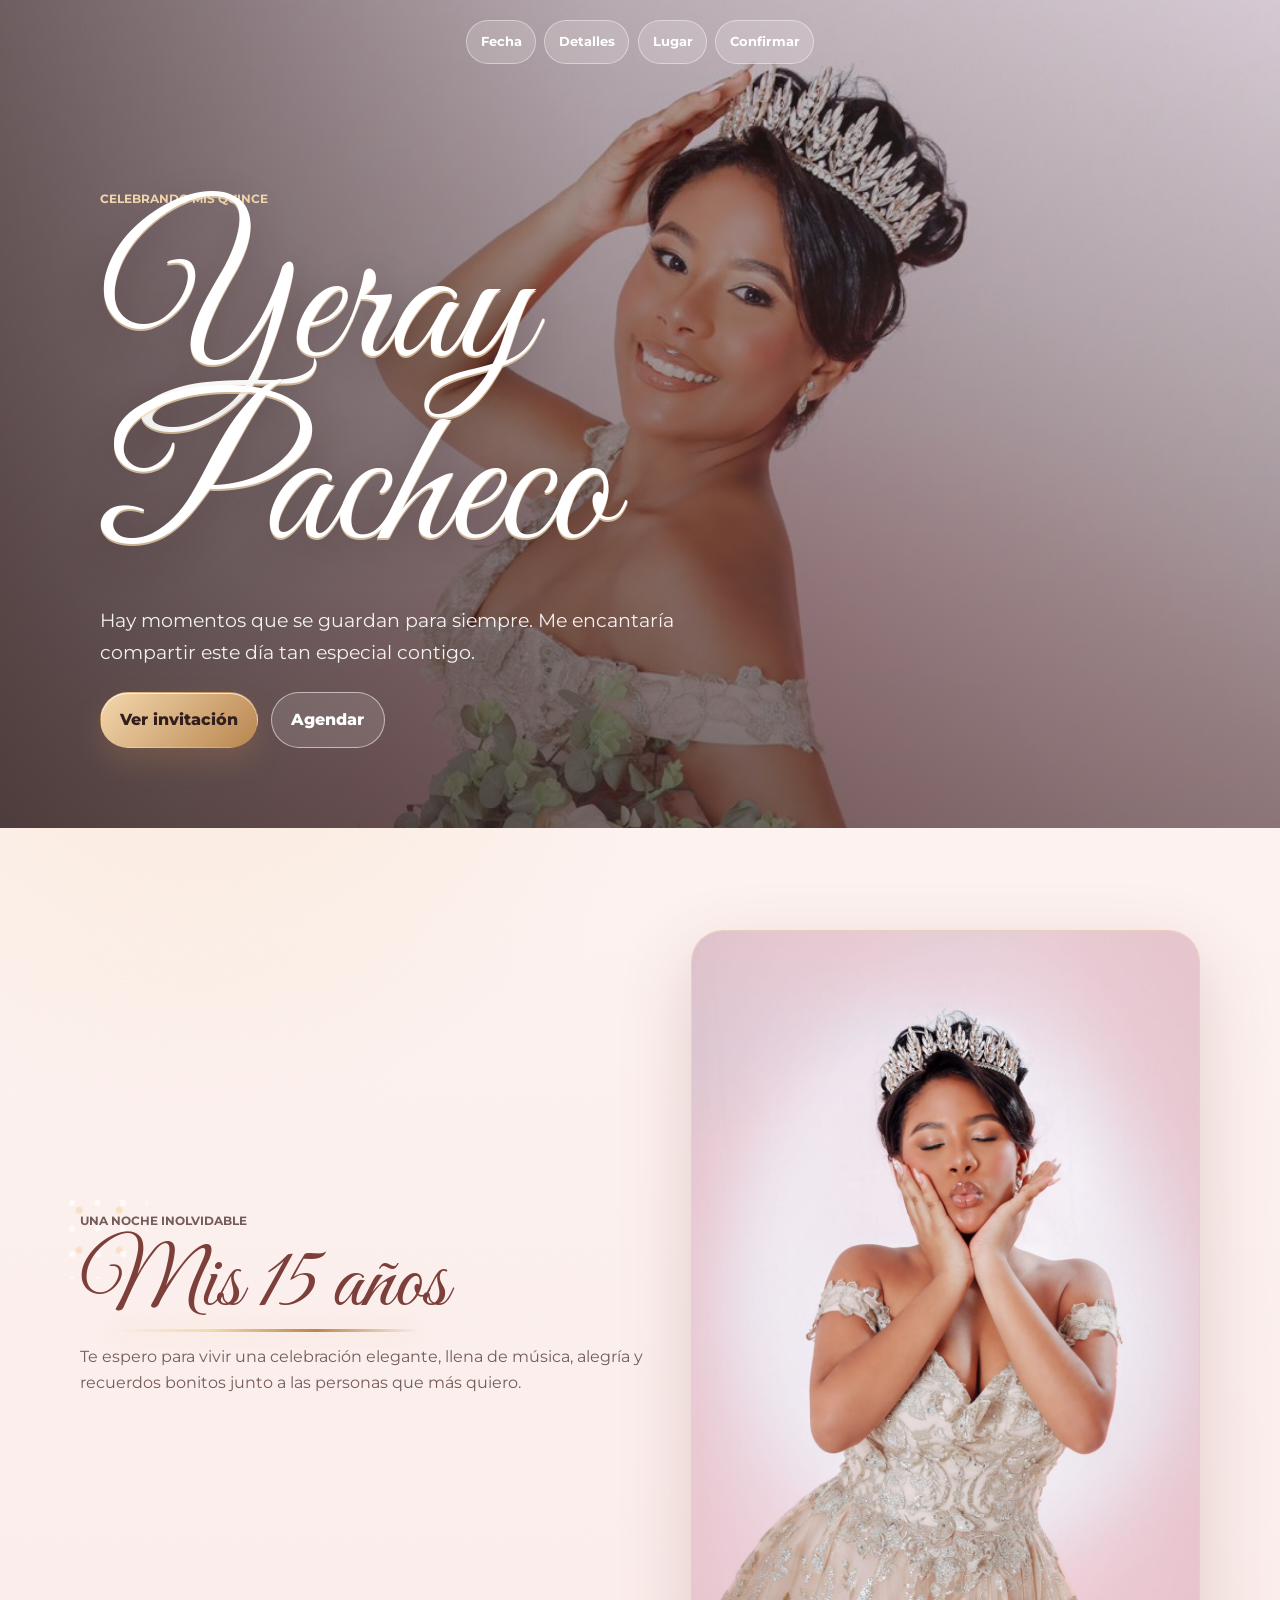
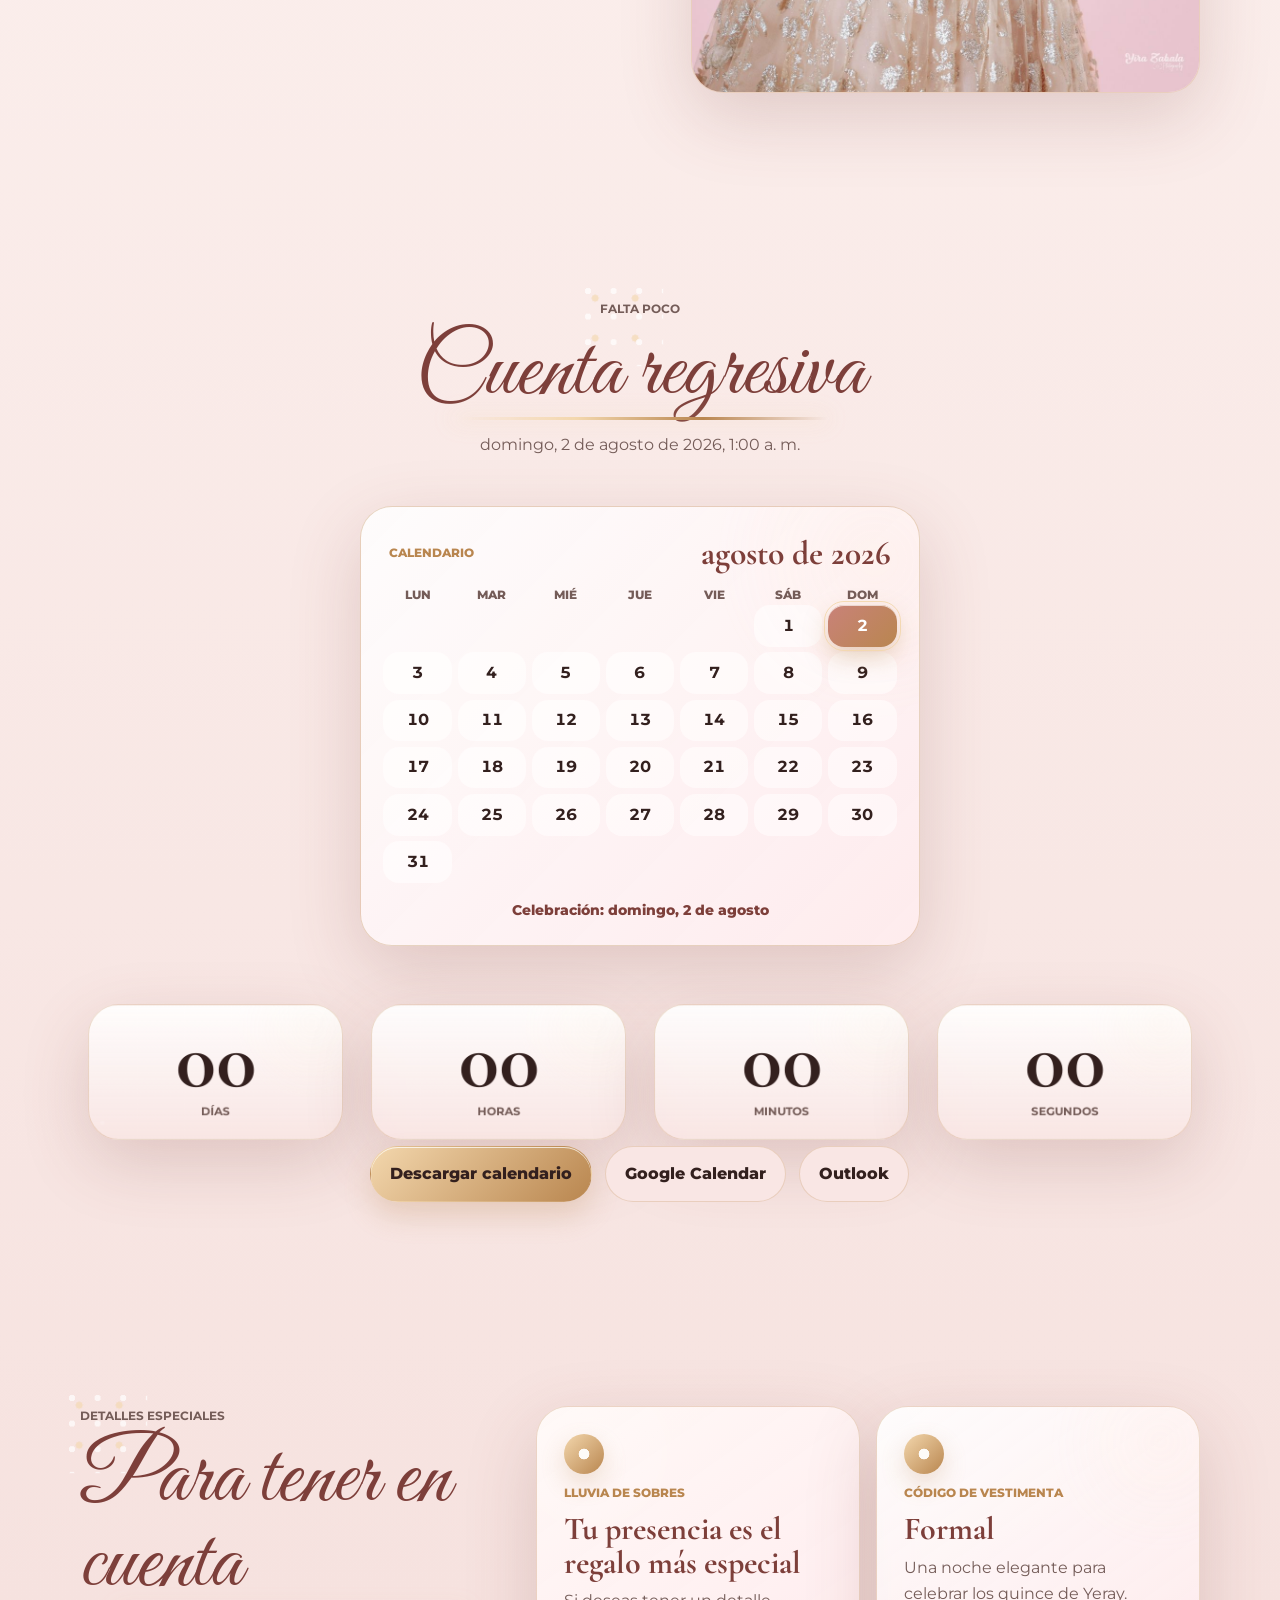
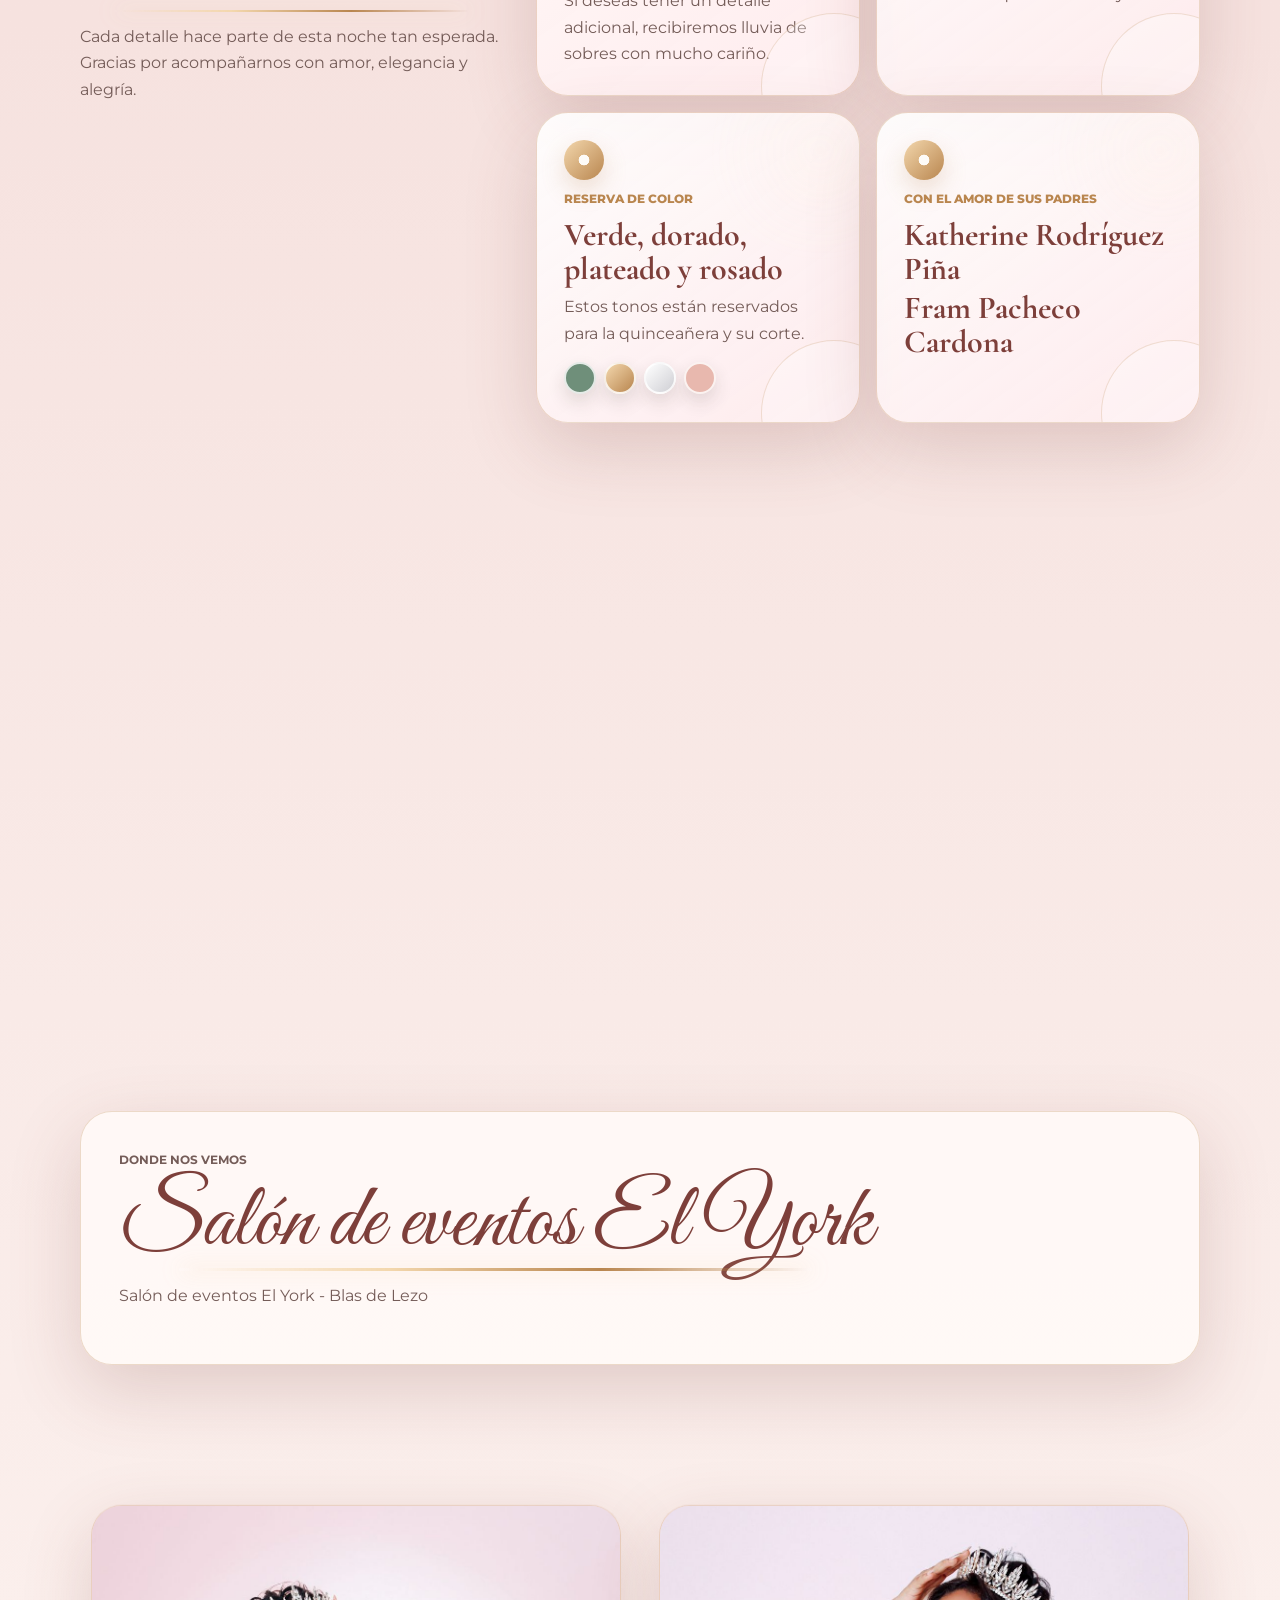
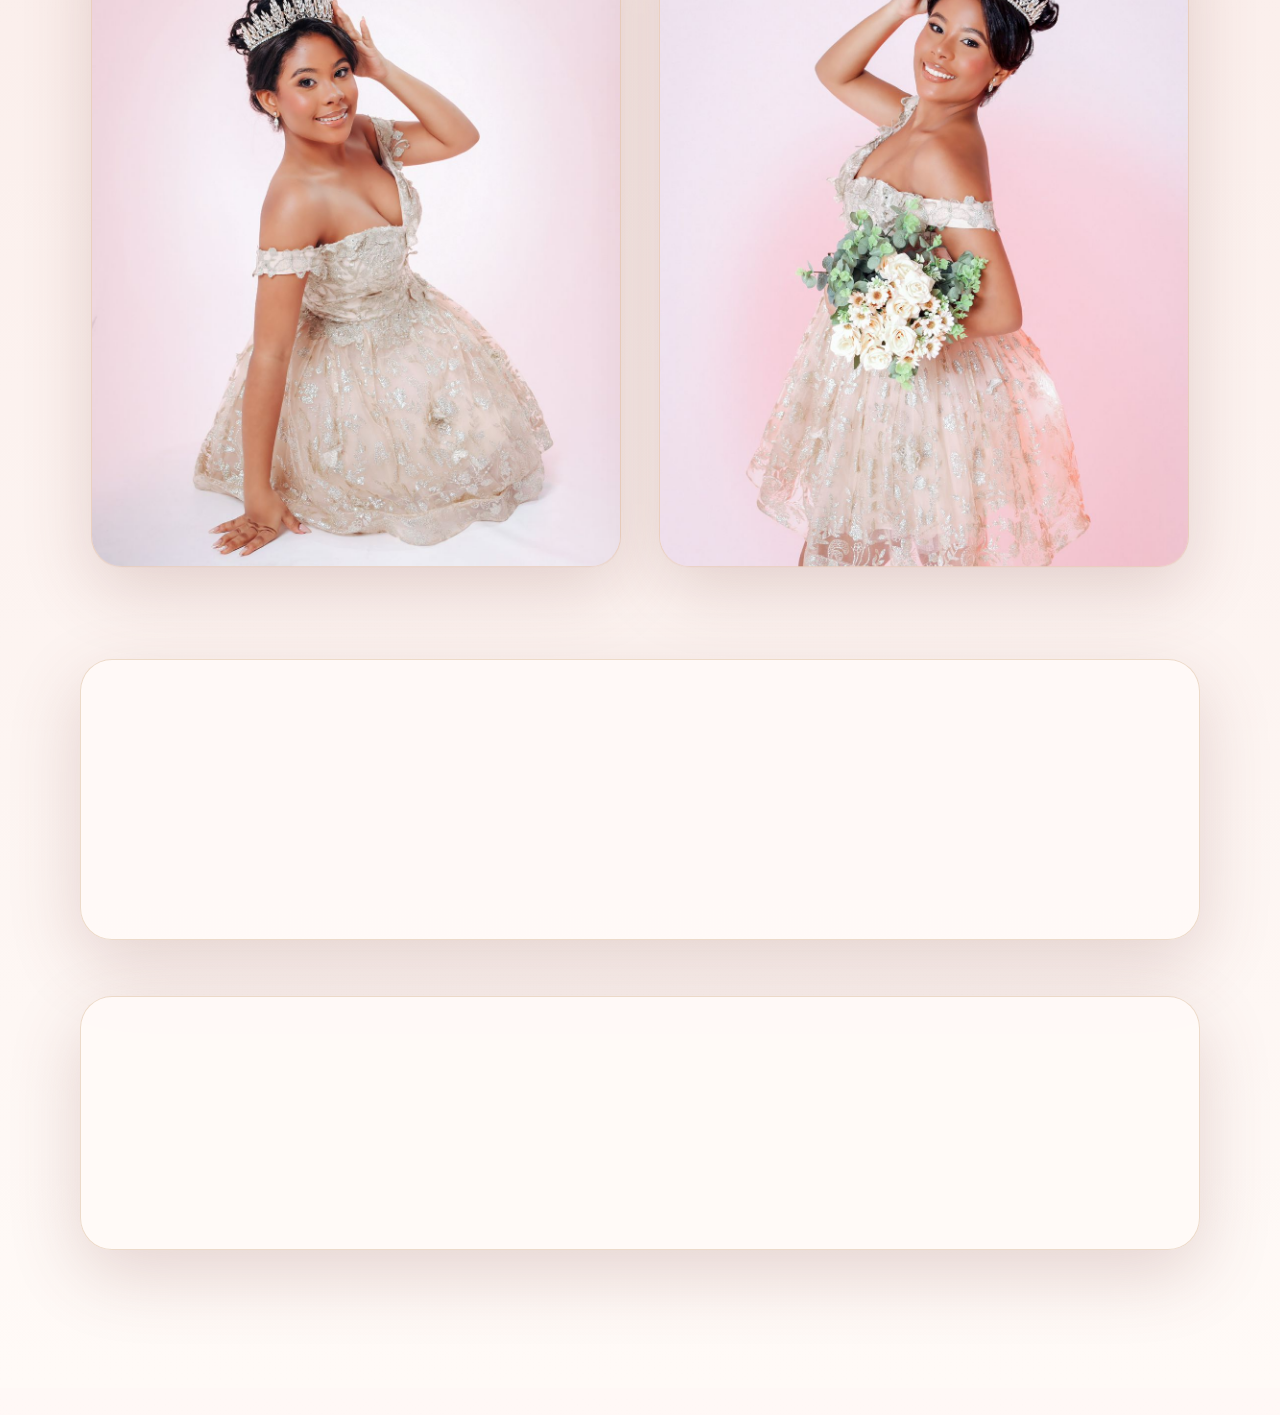
==== commit 68e6d516: "Quitar WhatsApp de redes sociales" ====
--- a/index.html
+++ b/index.html
@@ -243,9 +243,6 @@
           <a id="facebookLink" href="#" target="_blank" rel="noreferrer" aria-label="Facebook">
             <svg viewBox="0 0 24 24" aria-hidden="true"><path d="M14 8h2.4V4.2c-.4-.1-1.8-.2-3.4-.2-3.4 0-5.7 2.1-5.7 6v3.4H3.5V18h3.8v4h4.6v-4h3.7l.6-4.6h-4.3v-3c0-1.3.4-2.4 2.1-2.4Z"/></svg>
           </a>
-          <a id="whatsappLink" href="#" target="_blank" rel="noreferrer" aria-label="WhatsApp">
-            <svg viewBox="0 0 24 24" aria-hidden="true"><path d="M12 2a10 10 0 0 0-8.5 15.3L2.2 22l4.8-1.3A10 10 0 1 0 12 2Zm0 2a8 8 0 0 1 6.8 12.2A8 8 0 0 1 7.4 18.8l-.4-.2-2 .5.5-2-.3-.4A8 8 0 0 1 12 4Zm-3 4.3c-.2 0-.5.1-.7.4-.2.3-.8.8-.8 2s.8 2.3 1 2.5c.1.2 1.6 2.6 4 3.5 2 .8 2.4.6 2.8.6.4 0 1.4-.6 1.6-1.1.2-.6.2-1 .1-1.1l-.7-.4-1.5-.7c-.2-.1-.4-.1-.6.2l-.7.9c-.1.2-.3.2-.5.1a6.4 6.4 0 0 1-3-2.7c-.1-.3 0-.4.1-.5l.4-.5c.1-.2.2-.3.3-.5.1-.2 0-.4 0-.5l-.7-1.7c-.2-.4-.4-.5-.6-.5H9Z"/></svg>
-          </a>
         </div>
       </section>
     </main>
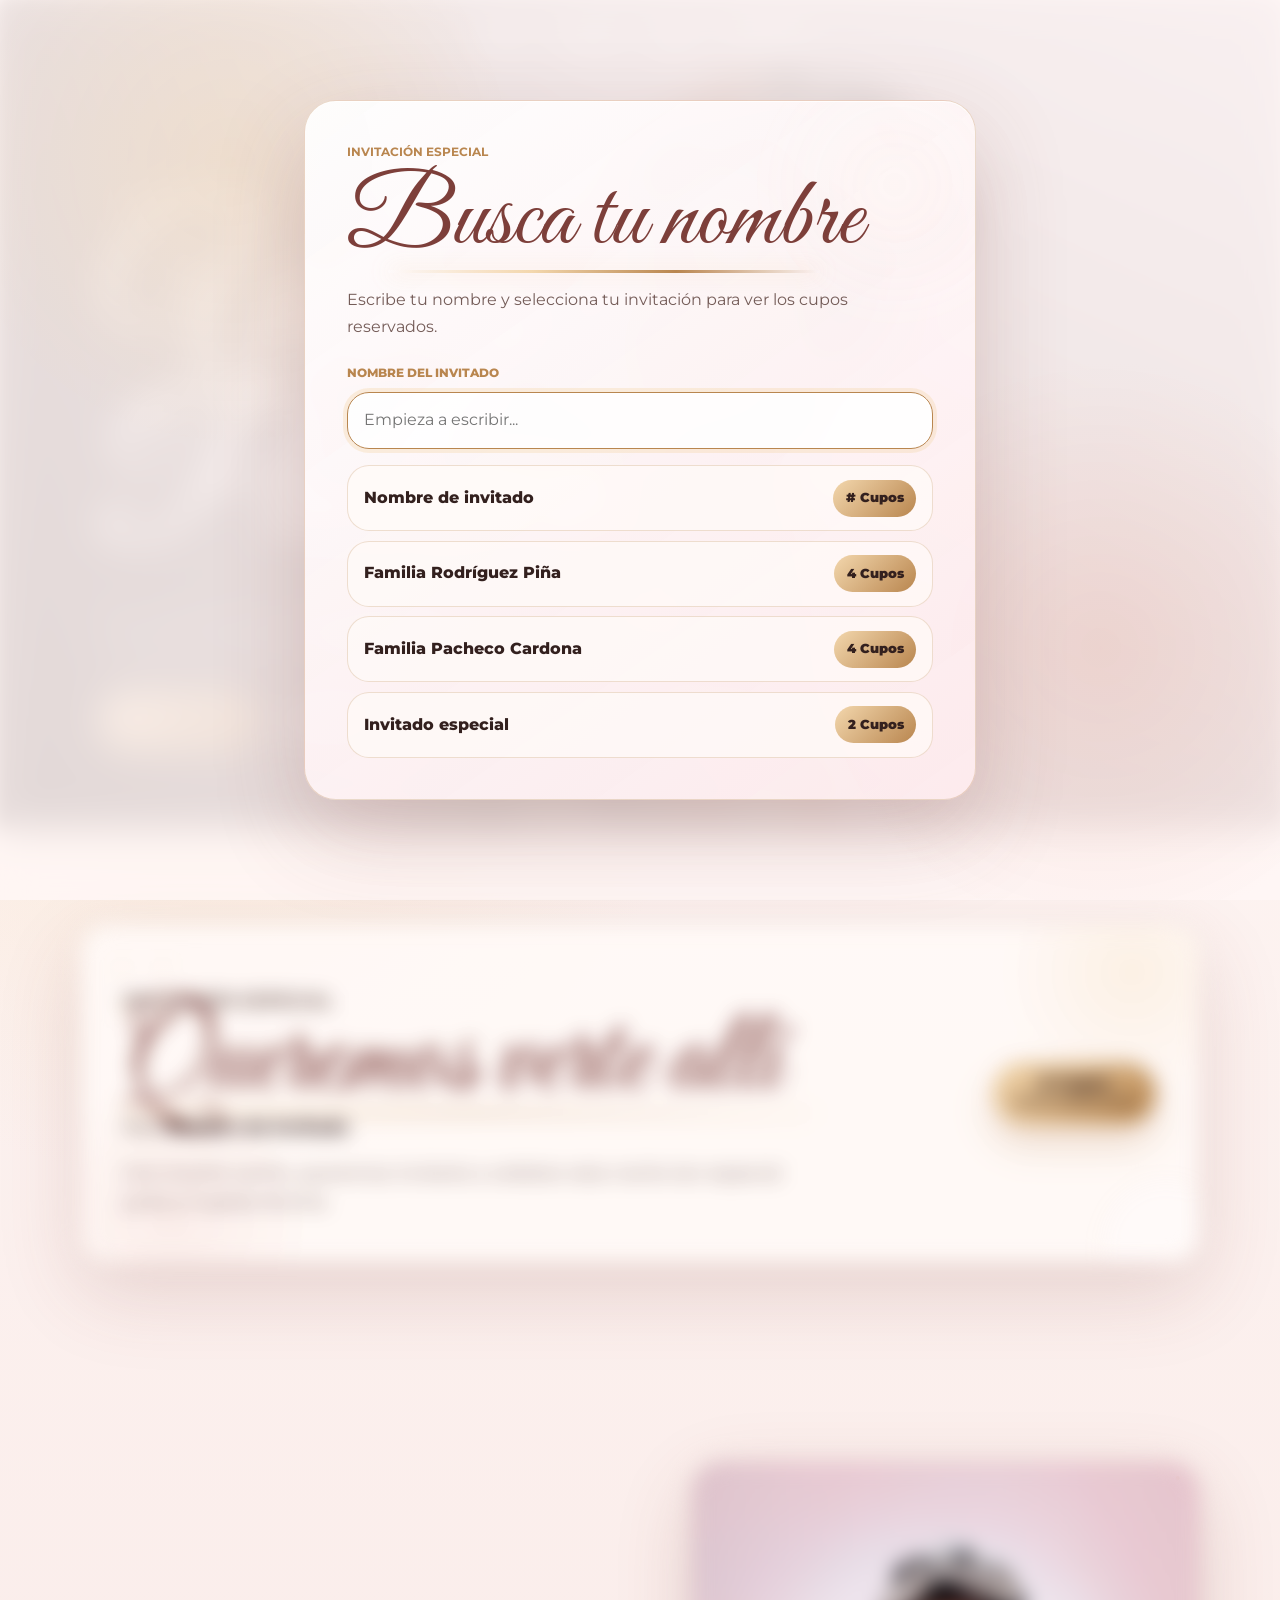
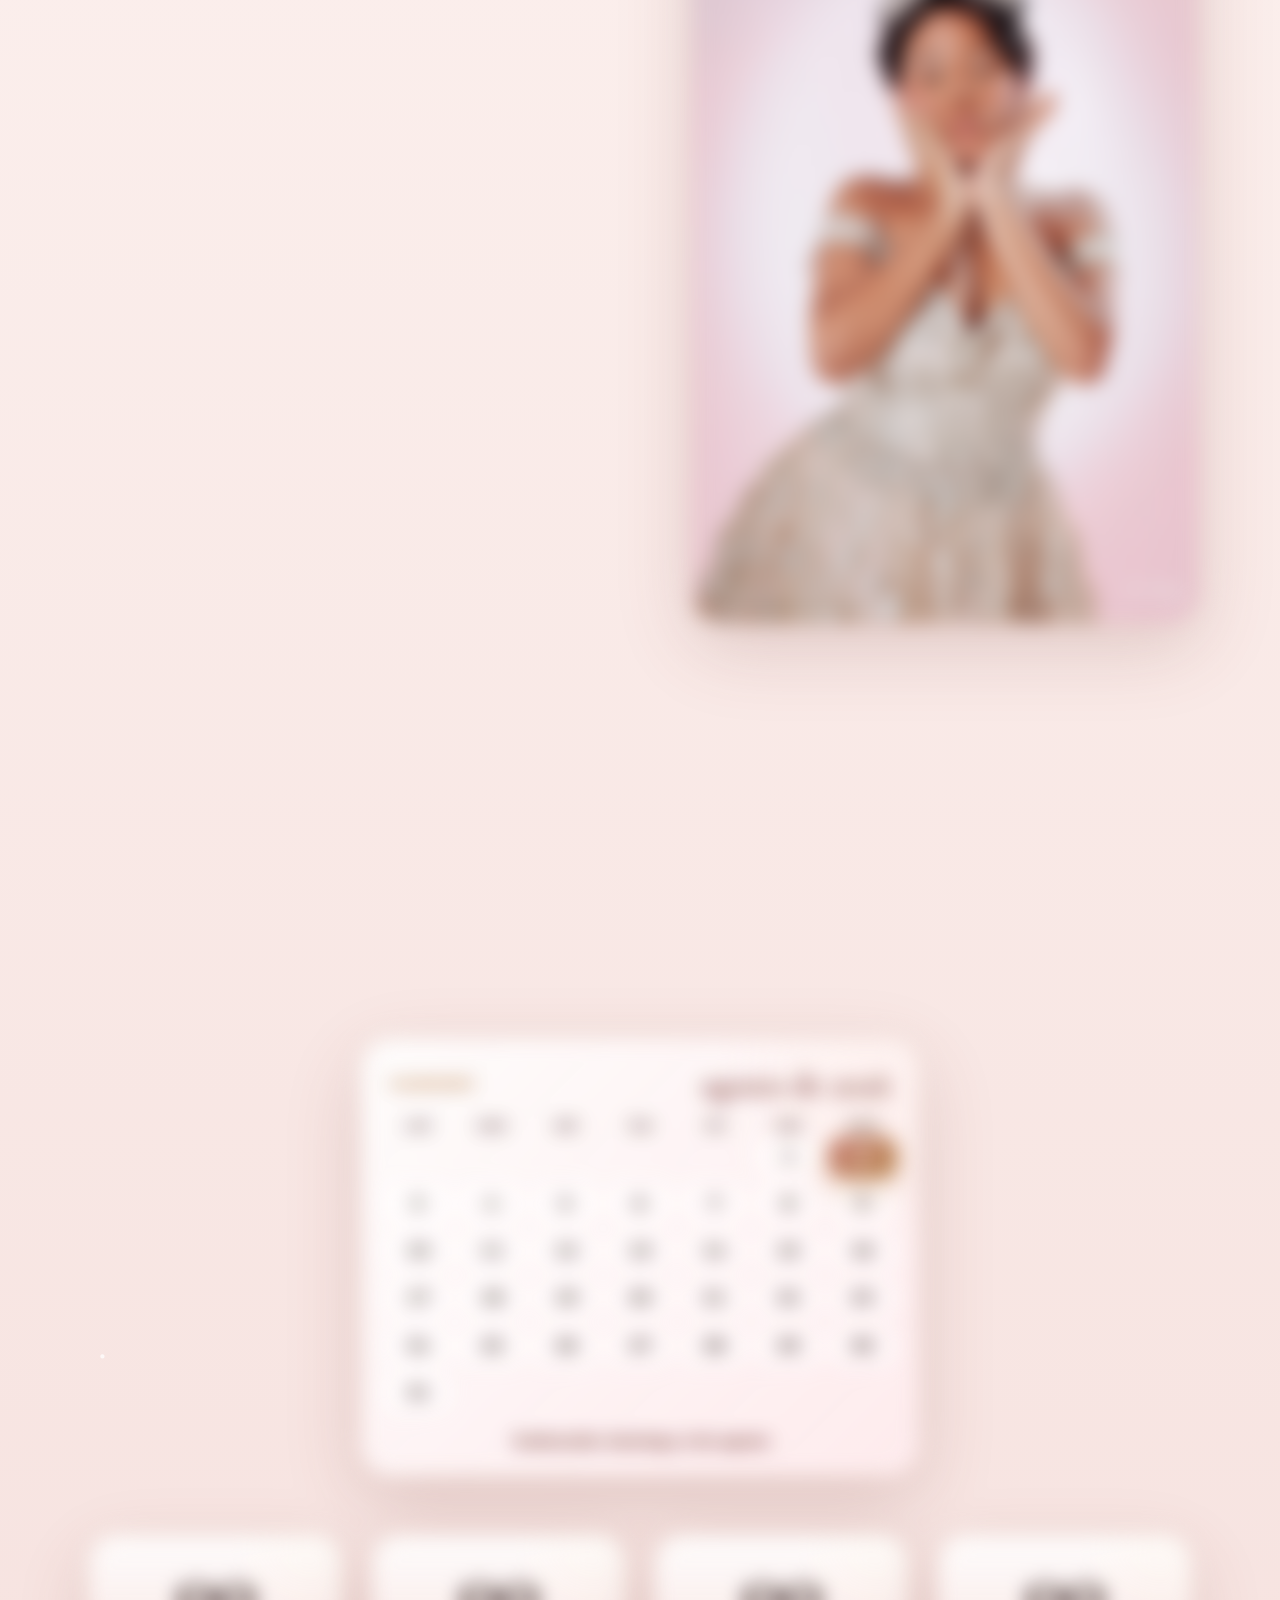
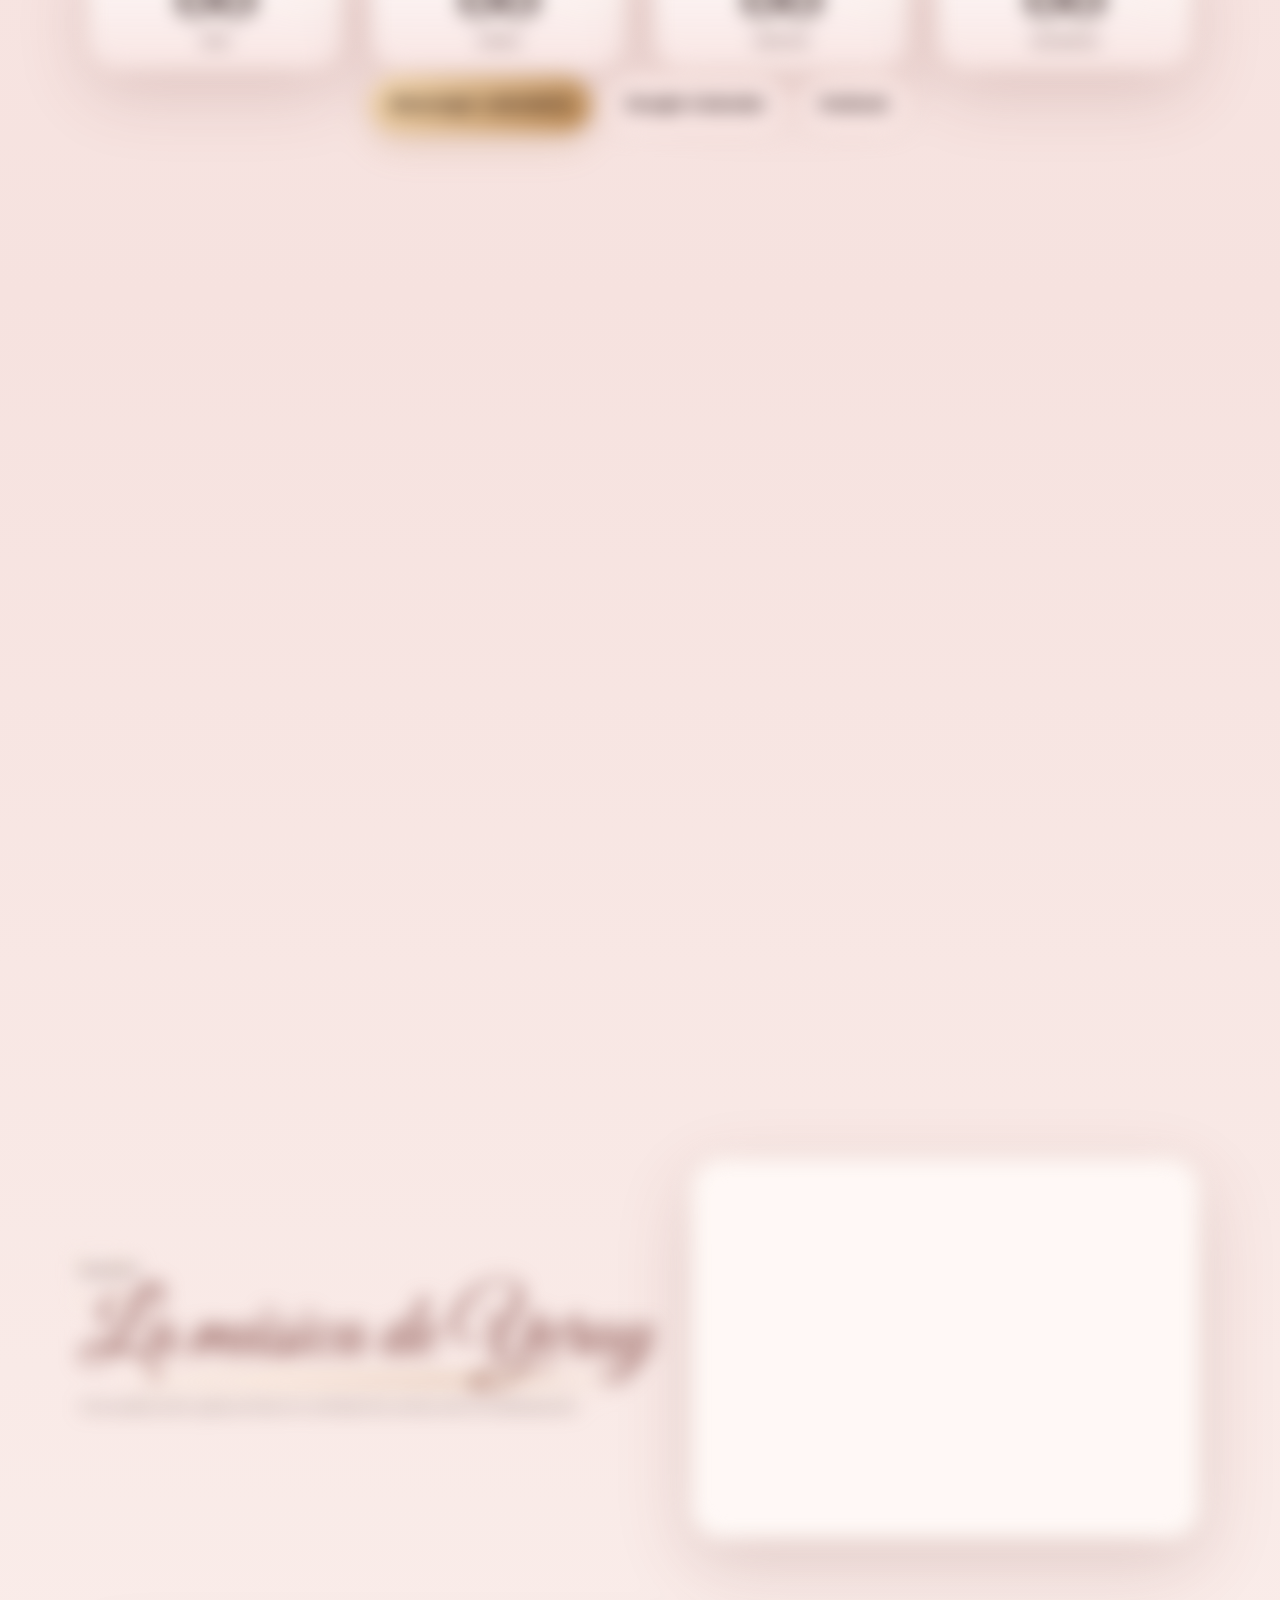
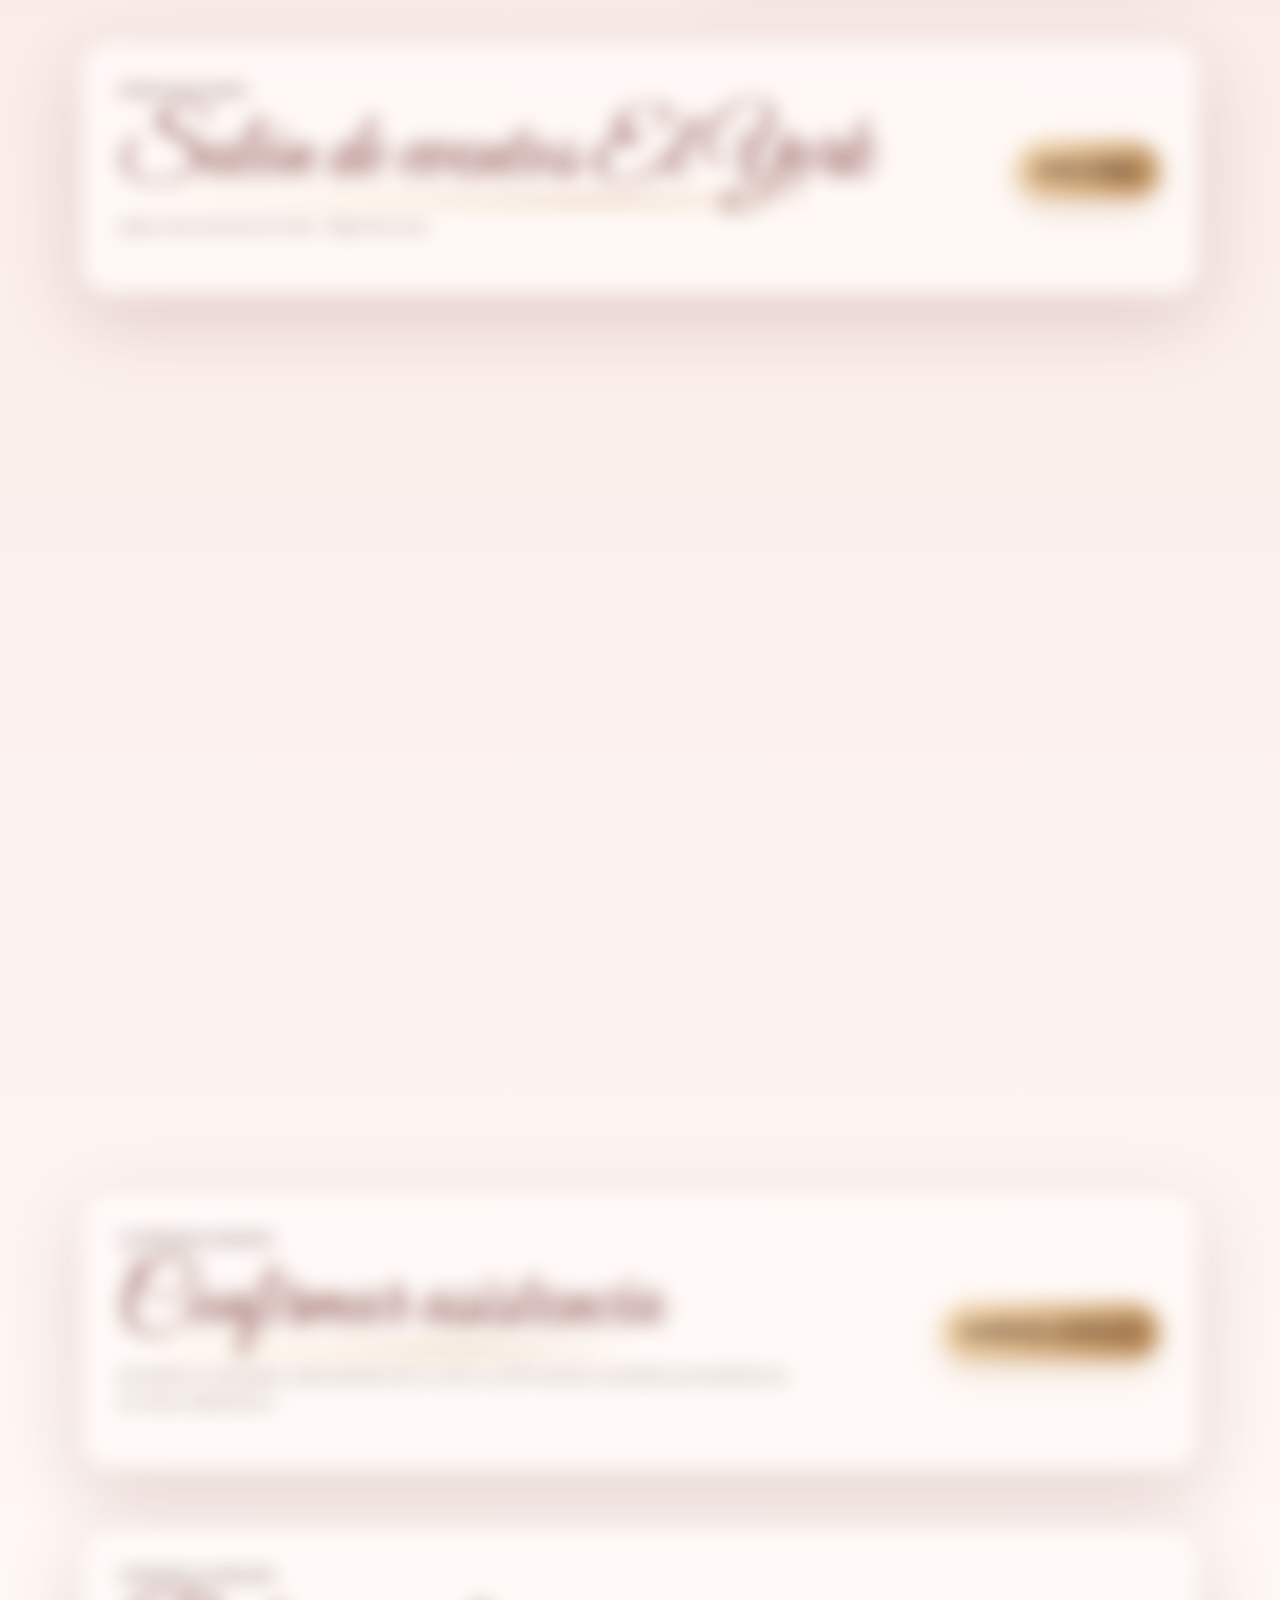
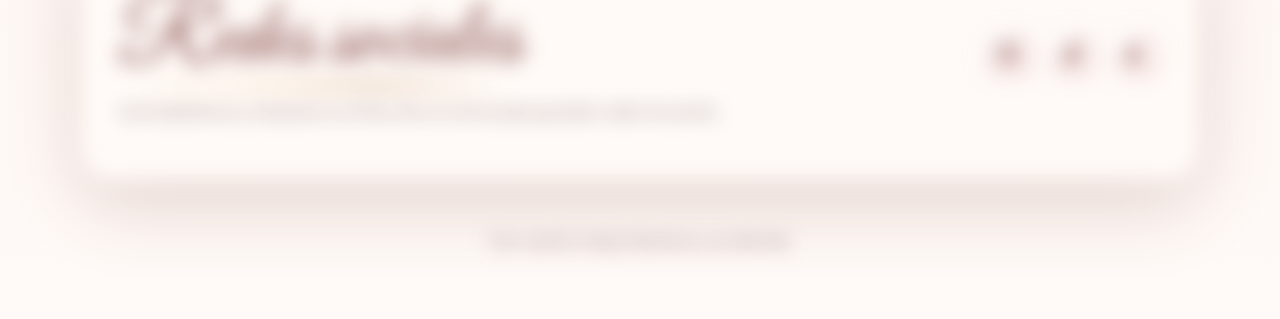
==== commit 074035fb: "Agregar admin e invitados personalizados" ====
--- a/index.html
+++ b/index.html
@@ -16,8 +16,35 @@
     />
     <link rel="stylesheet" href="styles.css" />
   </head>
-  <body>
+  <body class="guest-gate-active">
     <a class="skip-link" href="#contenido">Saltar al contenido</a>
+
+    <section
+      class="guest-gate"
+      id="guestGate"
+      aria-labelledby="guestGateTitle"
+      aria-modal="true"
+      role="dialog"
+    >
+      <div class="guest-gate__panel">
+        <p class="section-kicker">Invitación especial</p>
+        <h2 id="guestGateTitle">Busca tu nombre</h2>
+        <p>
+          Escribe tu nombre y selecciona tu invitación para ver los cupos
+          reservados.
+        </p>
+        <label class="guest-gate__field" for="guestSearch">
+          <span>Nombre del invitado</span>
+          <input
+            id="guestSearch"
+            type="search"
+            autocomplete="off"
+            placeholder="Empieza a escribir..."
+          />
+        </label>
+        <div class="guest-gate__results" id="guestResults" aria-live="polite"></div>
+      </div>
+    </section>
 
     <header class="hero" aria-label="Invitación principal">
       <img
@@ -47,6 +74,27 @@
     </header>
 
     <main id="contenido">
+      <section class="guest-message section" aria-labelledby="guest-message-title">
+        <article class="guest-card">
+          <div class="guest-message__content">
+            <p class="section-kicker">Invitación especial</p>
+            <h2 id="guest-message-title">Queremos verte allí</h2>
+            <div class="guest-message__recipient">
+              <span>Para</span>
+              <strong class="guest-message__name" id="guestName">Nombre de invitado</strong>
+            </div>
+            <p>
+              Con mucho cariño, queremos invitarte a celebrar esta noche tan
+              especial junto a nuestra familia.
+            </p>
+          </div>
+          <div class="guest-message__passes" aria-label="Cupos disponibles">
+            <strong id="guestPasses"># Cupos</strong>
+            <span>Cupos reservados</span>
+          </div>
+        </article>
+      </section>
+
       <section class="intro section">
         <div class="intro__text">
           <p class="section-kicker">Una noche inolvidable</p>
--- a/styles.css
+++ b/styles.css
@@ -50,6 +50,158 @@
   color: inherit;
 }
 
+body.guest-gate-active {
+  overflow: hidden;
+}
+
+body.guest-gate-active .hero,
+body.guest-gate-active main,
+body.guest-gate-active footer {
+  filter: blur(10px);
+  pointer-events: none;
+  user-select: none;
+}
+
+.guest-gate {
+  position: fixed;
+  inset: 0;
+  z-index: 1000;
+  display: grid;
+  place-items: center;
+  padding: 1rem;
+  background:
+    radial-gradient(circle at 18% 18%, rgba(243, 215, 173, 0.36), transparent 18rem),
+    radial-gradient(circle at 86% 72%, rgba(232, 184, 174, 0.38), transparent 18rem),
+    rgba(255, 247, 246, 0.84);
+  backdrop-filter: blur(16px);
+}
+
+.guest-gate[hidden] {
+  display: none;
+}
+
+.guest-gate__panel {
+  position: relative;
+  width: min(100%, 42rem);
+  max-height: min(86dvh, 48rem);
+  overflow: auto;
+  padding: clamp(1.35rem, 5vw, 2.6rem);
+  border: 1px solid rgba(185, 134, 79, 0.3);
+  border-radius: var(--radius-lg);
+  background:
+    linear-gradient(145deg, rgba(255, 255, 255, 0.92), rgba(255, 236, 239, 0.88)),
+    radial-gradient(circle at 88% 12%, rgba(243, 215, 173, 0.5), transparent 9rem);
+  box-shadow:
+    0 34px 90px rgba(125, 63, 58, 0.24),
+    inset 0 1px 0 rgba(255, 255, 255, 0.82);
+}
+
+.guest-gate__panel h2 {
+  font-size: clamp(3.4rem, 12vw, 6.2rem);
+}
+
+.guest-gate__panel > p:not(.section-kicker) {
+  max-width: 34rem;
+  margin: 1.2rem 0 0;
+  color: var(--muted);
+}
+
+.guest-gate__field {
+  display: grid;
+  gap: 0.55rem;
+  margin-top: 1.4rem;
+}
+
+.guest-gate__field span {
+  color: var(--gold);
+  font-size: 0.78rem;
+  font-weight: 800;
+  text-transform: uppercase;
+}
+
+.guest-gate__field input {
+  min-height: 3.4rem;
+  width: 100%;
+  padding: 0.9rem 1rem;
+  border: 1px solid rgba(185, 134, 79, 0.32);
+  border-radius: var(--radius-md);
+  background: rgba(255, 255, 255, 0.86);
+  color: var(--ink);
+  font: inherit;
+  outline: none;
+  box-shadow: inset 0 1px 0 rgba(255, 255, 255, 0.8);
+}
+
+.guest-gate__field input:focus {
+  border-color: var(--gold);
+  box-shadow:
+    0 0 0 4px rgba(243, 215, 173, 0.38),
+    inset 0 1px 0 rgba(255, 255, 255, 0.8);
+}
+
+.guest-gate__results {
+  display: grid;
+  gap: 0.6rem;
+  margin-top: 1rem;
+}
+
+.guest-gate__option {
+  min-height: 3.7rem;
+  display: flex;
+  align-items: center;
+  justify-content: space-between;
+  gap: 1rem;
+  width: 100%;
+  padding: 0.85rem 1rem;
+  border: 1px solid rgba(185, 134, 79, 0.24);
+  border-radius: var(--radius-md);
+  background: rgba(255, 250, 248, 0.78);
+  color: var(--ink);
+  font: inherit;
+  text-align: left;
+  cursor: pointer;
+  transition: transform 180ms ease, border-color 180ms ease, box-shadow 180ms ease;
+}
+
+.guest-gate__option:hover,
+.guest-gate__option:focus-visible {
+  transform: translateY(-2px);
+  border-color: var(--gold);
+  box-shadow: 0 12px 26px rgba(185, 134, 79, 0.16);
+}
+
+.guest-gate__option:focus-visible {
+  outline: 3px solid var(--gold-light);
+  outline-offset: 3px;
+}
+
+.guest-gate__option strong {
+  font-weight: 800;
+}
+
+.guest-gate__option span {
+  flex: 0 0 auto;
+  display: inline-flex;
+  align-items: center;
+  justify-content: center;
+  min-height: 2.3rem;
+  padding: 0.45rem 0.8rem;
+  border-radius: var(--radius-sm);
+  background: linear-gradient(135deg, var(--gold-light), var(--gold));
+  color: var(--ink);
+  font-size: 0.82rem;
+  font-weight: 900;
+}
+
+.guest-gate__empty {
+  margin: 0;
+  padding: 0.9rem 1rem;
+  border: 1px solid rgba(185, 134, 79, 0.18);
+  border-radius: var(--radius-md);
+  color: var(--muted);
+  background: rgba(255, 255, 255, 0.54);
+}
+
 .reveal {
   opacity: 0;
   transform: translateY(28px) scale(0.985);
@@ -206,6 +358,7 @@
 }
 
 .hero__copy,
+.guest-message p,
 .intro p,
 .section-heading p,
 .music p,
@@ -290,6 +443,172 @@
   grid-template-columns: 1fr;
   gap: 2rem;
   align-items: center;
+}
+
+.guest-message {
+  padding-top: clamp(3.5rem, 8vw, 6rem);
+  padding-bottom: clamp(3.5rem, 8vw, 6rem);
+}
+
+.guest-card {
+  position: relative;
+  display: grid;
+  grid-template-columns: 1fr;
+  align-items: center;
+  gap: clamp(1.3rem, 4vw, 2.4rem);
+  width: 100%;
+  margin: 0 auto;
+  padding: clamp(1.7rem, 5vw, 2.8rem) clamp(1.4rem, 5vw, 2.6rem);
+  border: 1px solid rgba(185, 134, 79, 0.22);
+  border-radius: 28px;
+  background: rgba(255, 250, 248, 0.88);
+  box-shadow:
+    0 28px 80px rgba(125, 63, 58, 0.18),
+    inset 0 1px 0 rgba(255, 255, 255, 0.82);
+  overflow: hidden;
+}
+
+.guest-card::before {
+  content: "";
+  position: absolute;
+  inset: 0;
+  background:
+    radial-gradient(circle at 94% 14%, rgba(243, 215, 173, 0.28), transparent 8rem),
+    radial-gradient(circle at 8% 88%, rgba(232, 184, 174, 0.2), transparent 9rem);
+  opacity: 0.9;
+  pointer-events: none;
+}
+
+.guest-card::after {
+  content: "";
+  position: absolute;
+  inset: auto -2rem -3rem auto;
+  width: 8rem;
+  height: 8rem;
+  border: 1px solid rgba(185, 134, 79, 0.22);
+  border-radius: 50%;
+  background: rgba(255, 255, 255, 0.32);
+  pointer-events: none;
+}
+
+.guest-message__content {
+  position: relative;
+  z-index: 1;
+  display: grid;
+  justify-items: start;
+  text-align: left;
+}
+
+.guest-message__content h2 {
+  font-size: clamp(4.1rem, 12vw, 7.4rem);
+  line-height: 0.78;
+}
+
+.guest-message__content h2::after {
+  left: 0;
+  right: clamp(-2rem, -5vw, -0.5rem);
+  bottom: -0.42rem;
+  height: 0.15rem;
+  background: linear-gradient(90deg, var(--gold-light), var(--gold), transparent);
+}
+
+.guest-message__content::before {
+  content: "";
+  position: absolute;
+  width: 5.5rem;
+  height: 5.5rem;
+  transform: translate(-1.3rem, -1.3rem);
+  background-image:
+    var(--sparkle),
+    radial-gradient(circle, rgba(243, 215, 173, 0.88) 0 12%, transparent 13%);
+  background-size: 1.6rem 1.6rem, 2.5rem 2.5rem;
+  opacity: 0.72;
+  pointer-events: none;
+}
+
+.guest-message__content p {
+  max-width: 42rem;
+  margin: 1rem 0 0;
+  font-size: clamp(1rem, 2vw, 1.12rem);
+}
+
+.guest-message__recipient {
+  position: relative;
+  display: flex;
+  align-items: baseline;
+  gap: 0.35rem;
+  width: min(100%, 42rem);
+  margin-top: 0.35rem;
+  padding: 0;
+  background: transparent;
+  border: 0;
+}
+
+.guest-message__recipient span {
+  color: var(--ink);
+  font-size: clamp(0.95rem, 2vw, 1.08rem);
+  font-weight: 400;
+  text-transform: none;
+}
+
+.guest-message__name {
+  display: inline;
+  max-width: 100%;
+  color: var(--ink);
+  font-family: "Montserrat", system-ui, sans-serif;
+  font-size: clamp(0.95rem, 2vw, 1.08rem);
+  font-weight: 800;
+  line-height: 1.2;
+  overflow-wrap: anywhere;
+  text-shadow: none;
+}
+
+.guest-message__passes {
+  position: relative;
+  z-index: 1;
+  width: auto;
+  min-width: min(100%, 9.5rem);
+  min-height: 3.45rem;
+  display: inline-flex;
+  flex-direction: column;
+  align-items: center;
+  justify-content: center;
+  gap: 0.12rem;
+  margin-top: 0;
+  padding: 0.72rem 1.25rem 0.82rem;
+  border: 1px solid rgba(255, 255, 255, 0.64);
+  border-radius: var(--radius-sm);
+  background:
+    linear-gradient(135deg, var(--gold-light), var(--gold)),
+    radial-gradient(circle at 84% 16%, rgba(255, 255, 255, 0.48), transparent 4rem);
+  box-shadow:
+    inset 0 1px 0 rgba(255, 255, 255, 0.72),
+    0 18px 34px rgba(185, 134, 79, 0.28);
+}
+
+.guest-message__passes span {
+  color: rgba(51, 32, 30, 0.74);
+  font-size: 0.68rem;
+  font-weight: 800;
+  letter-spacing: 0;
+  text-transform: uppercase;
+}
+
+.guest-message__passes strong {
+  display: block;
+  min-width: 0;
+  min-height: 0;
+  padding: 0;
+  color: var(--ink);
+  font-family: "Montserrat", system-ui, sans-serif;
+  font-size: 1rem;
+  font-weight: 900;
+  line-height: 1.1;
+  text-align: center;
+  border: 0;
+  border-radius: 0;
+  background: transparent;
+  text-shadow: none;
 }
 
 .intro__photo {
@@ -651,6 +970,14 @@
 }
 
 @media (min-width: 760px) {
+  .guest-card {
+    grid-template-columns: 1fr auto;
+  }
+
+  .guest-message__passes {
+    justify-self: end;
+  }
+
   .intro,
   .music,
   .location,
@@ -721,6 +1048,12 @@
     min-height: 2.25rem;
     border-radius: 12px;
     font-size: 0.9rem;
+  }
+
+  .guest-message__passes {
+    justify-content: center;
+    text-align: center;
+    justify-self: start;
   }
 }
 
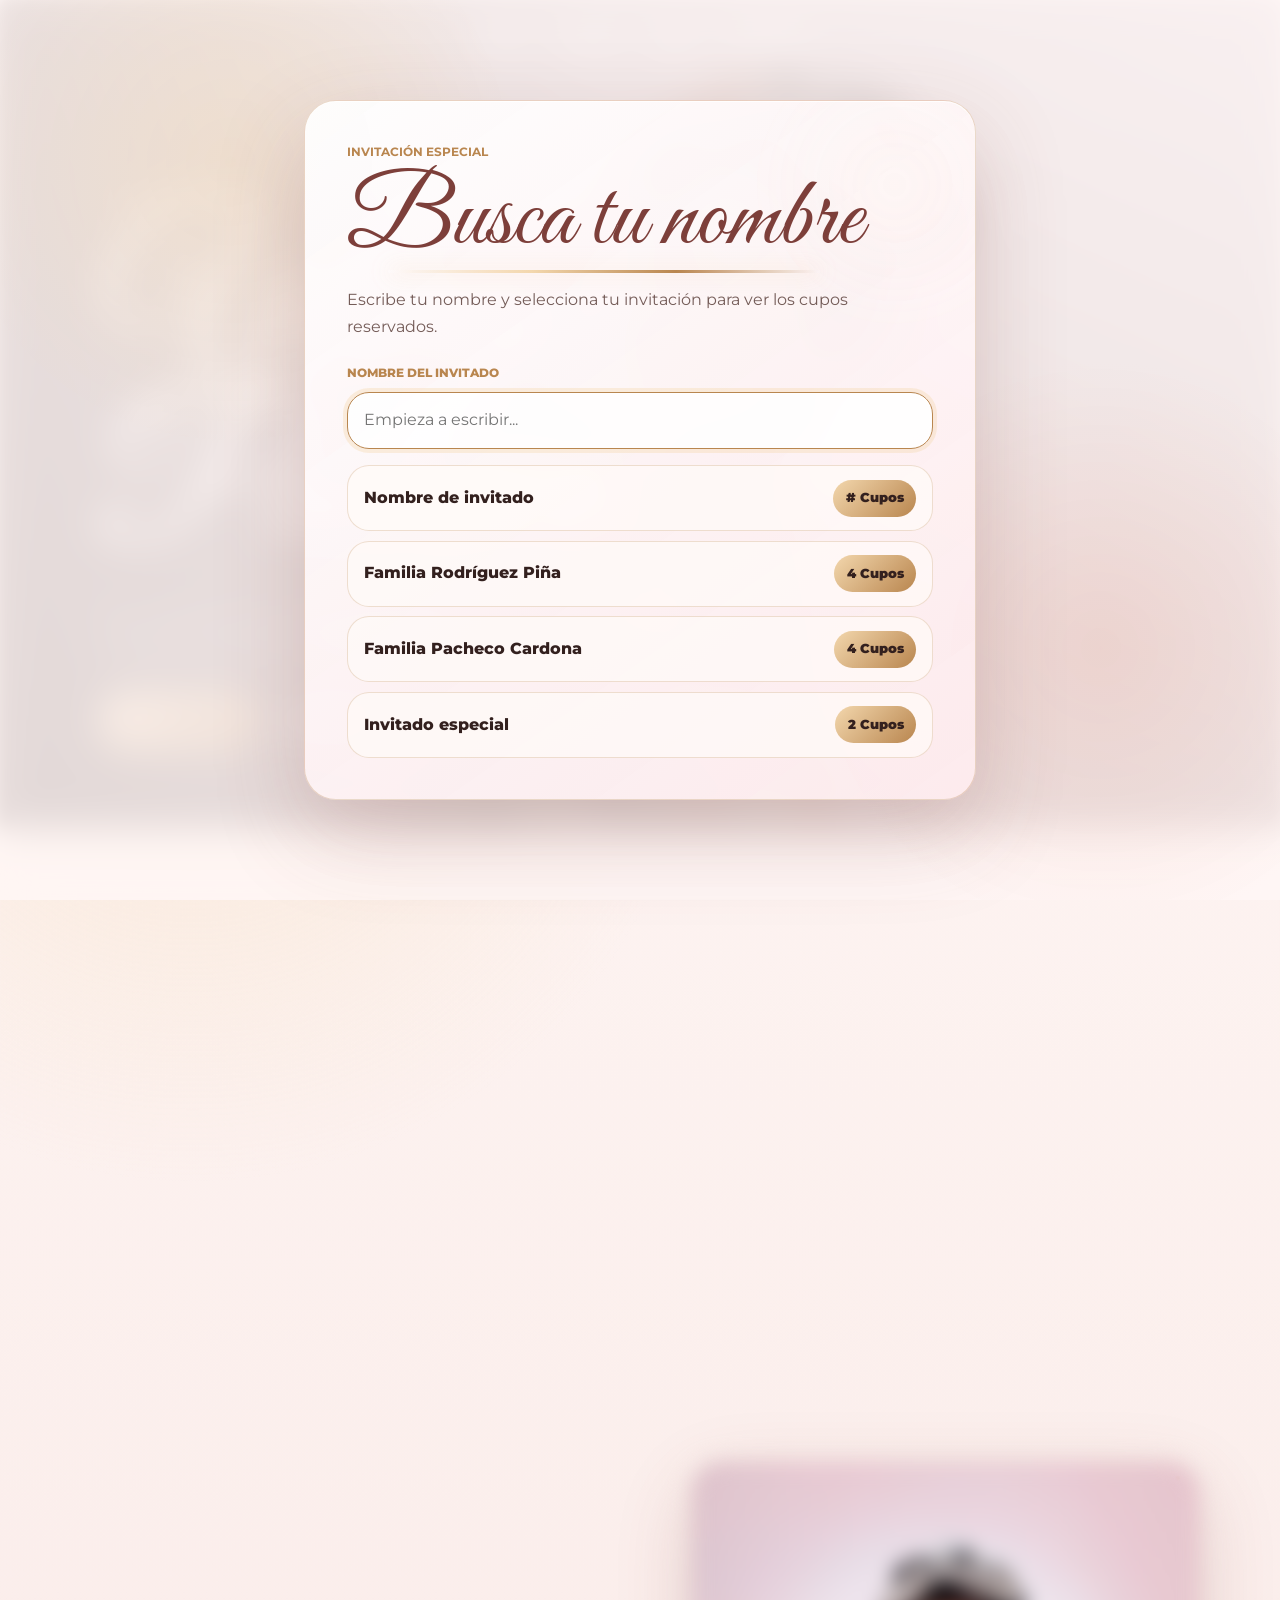
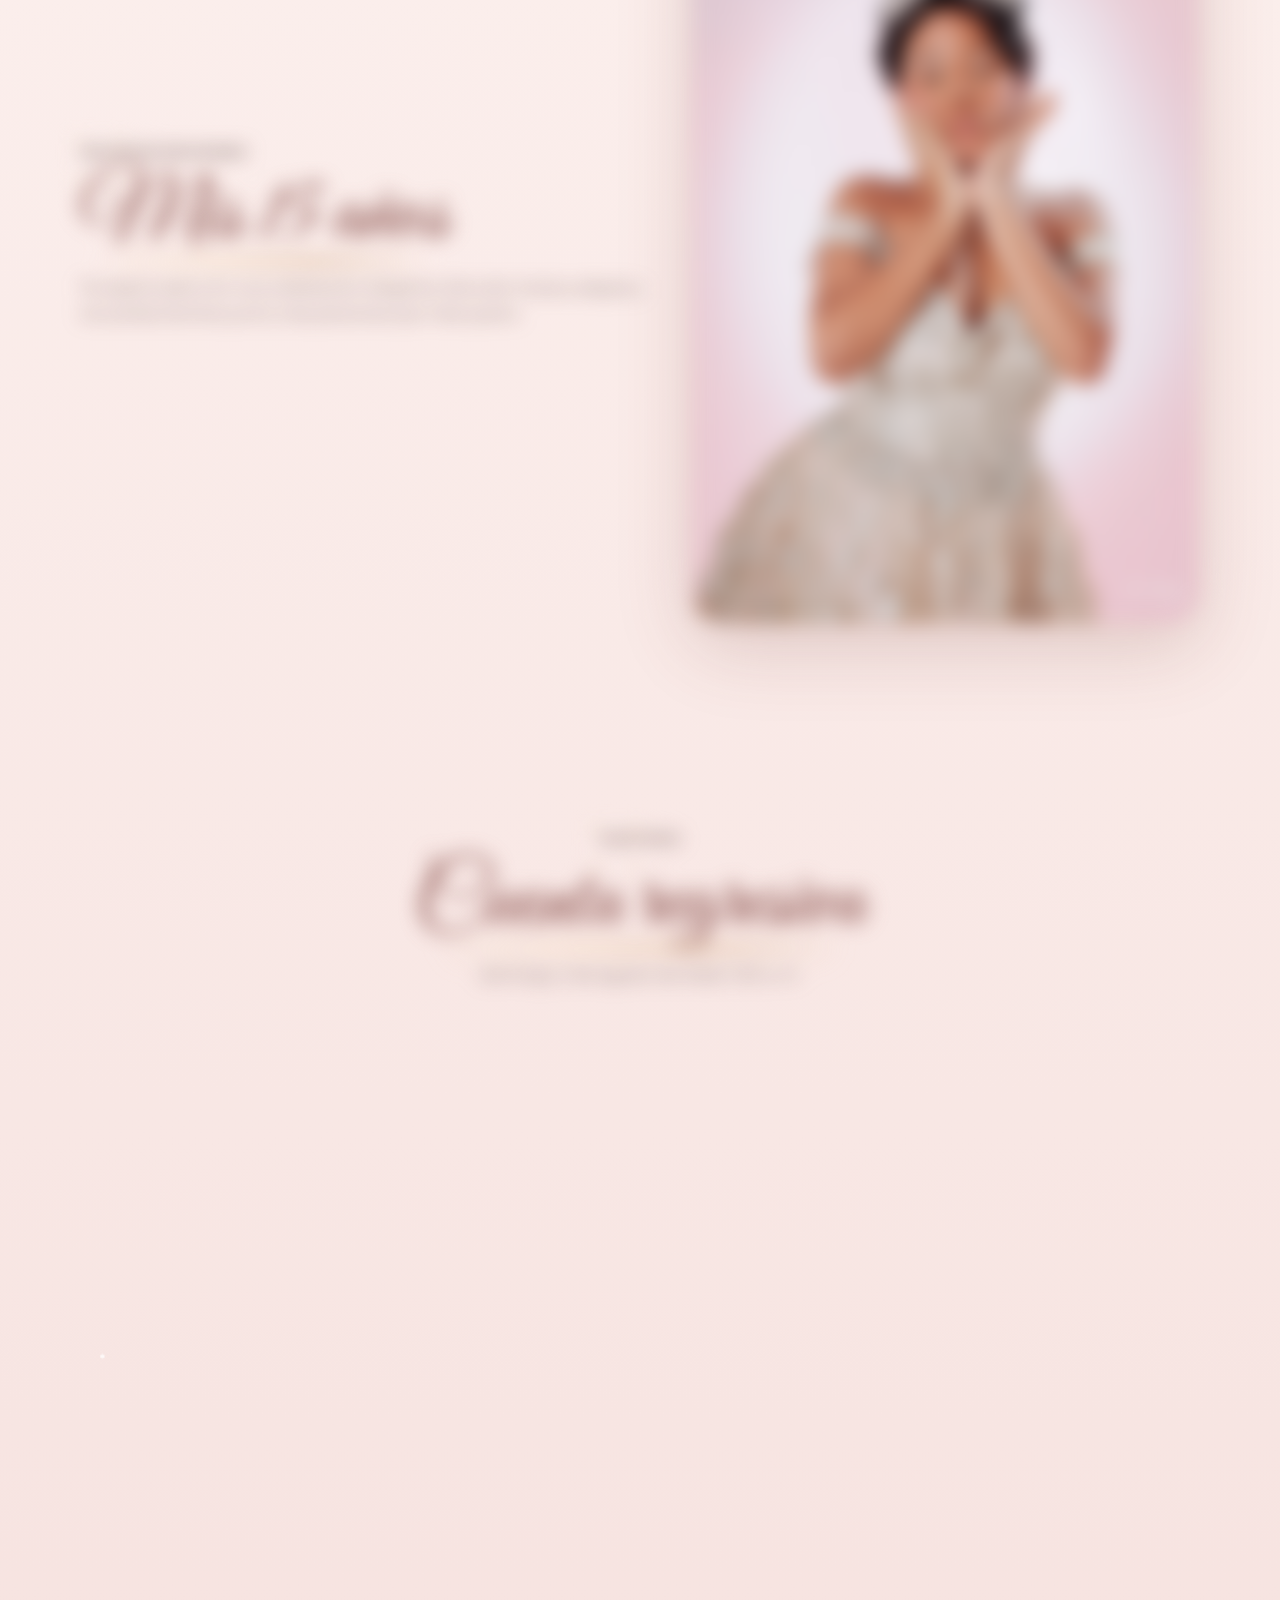
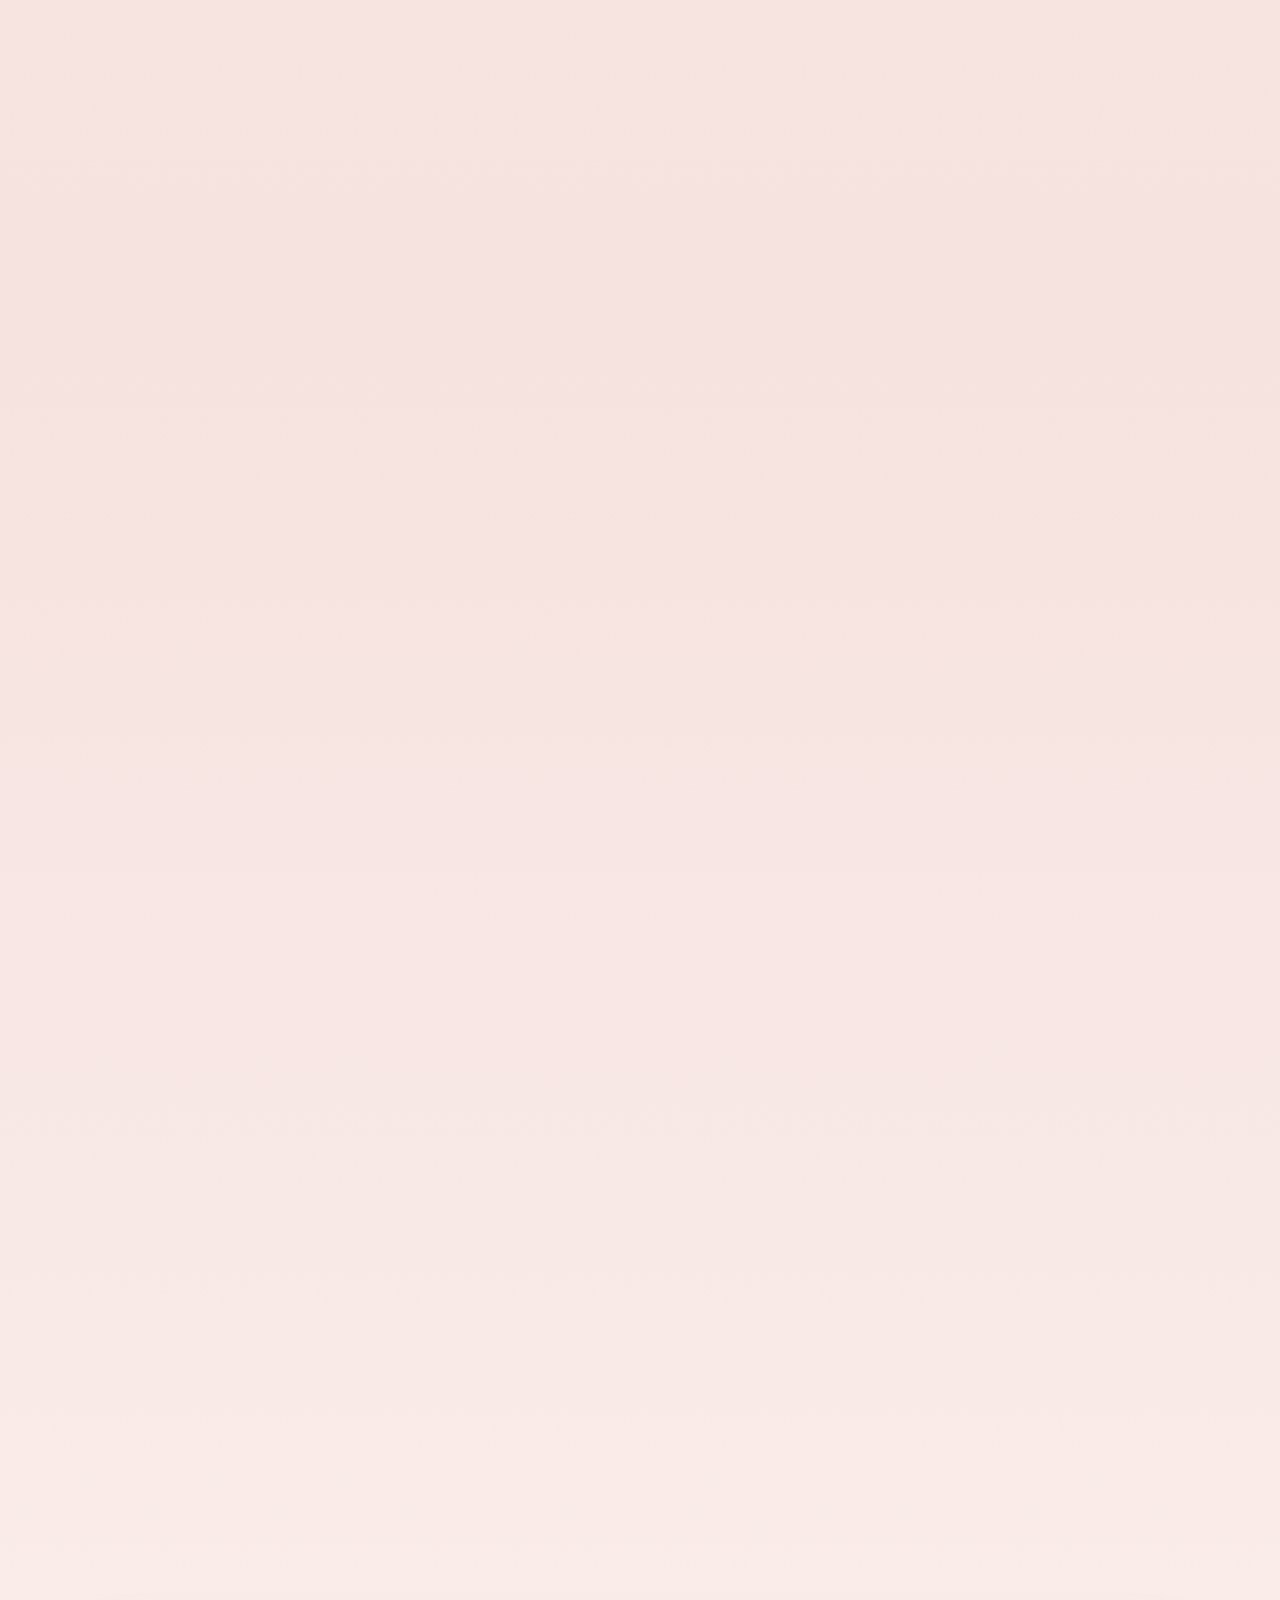
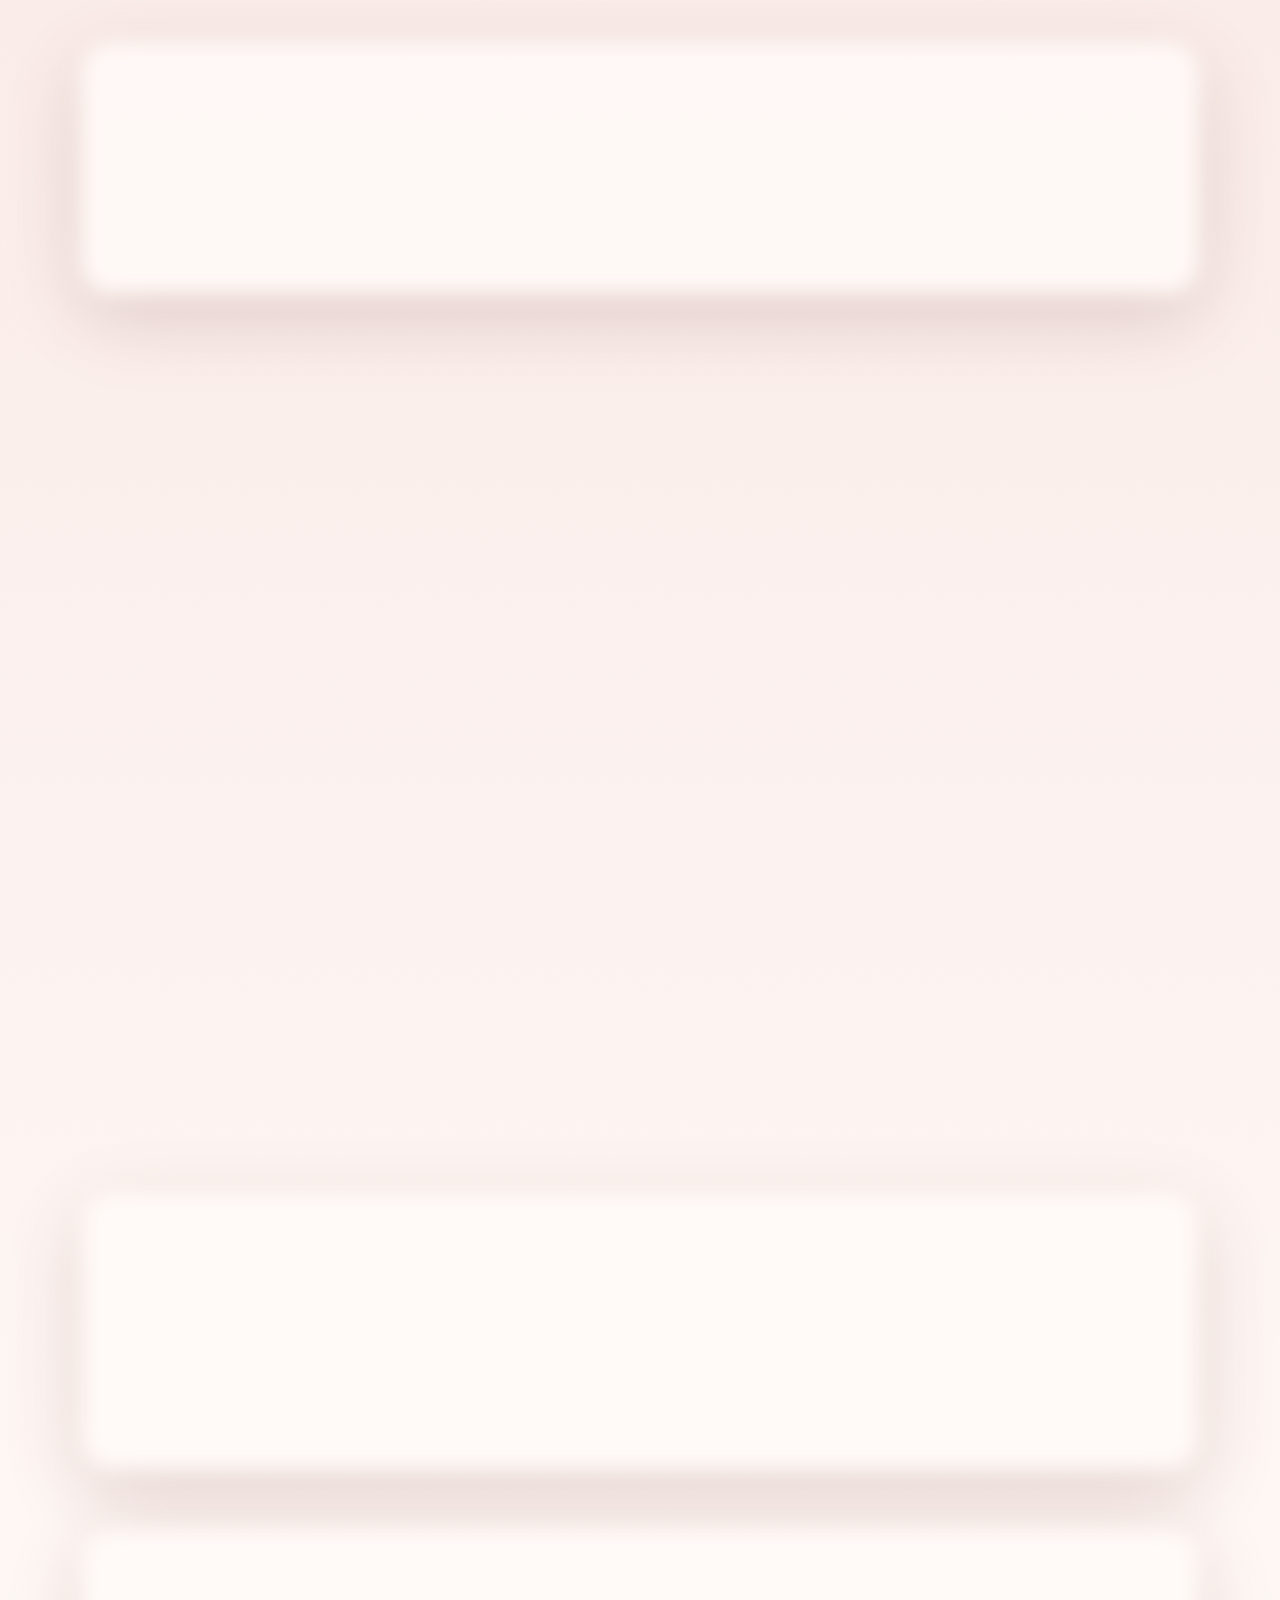
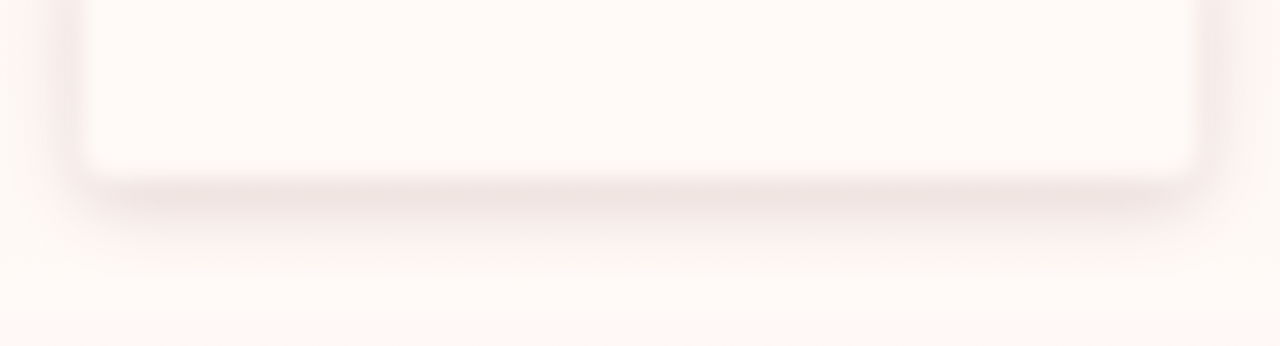
==== commit 53f1e870: "Agregar previsualizacion social" ====
--- a/index.html
+++ b/index.html
@@ -7,6 +7,33 @@
       name="description"
       content="Invitación a la fiesta de 15 años de Yeray Pacheco."
     />
+    <meta property="og:type" content="website" />
+    <meta property="og:locale" content="es_CO" />
+    <meta property="og:title" content="Mis 15 - Yeray Pacheco" />
+    <meta
+      property="og:description"
+      content="Acompáñanos a celebrar los 15 años de Yeray Pacheco."
+    />
+    <meta property="og:url" content="https://wandudigital.com/yeray/" />
+    <meta
+      property="og:image"
+      content="https://wandudigital.com/yeray/assets/img3.jpeg"
+    />
+    <meta
+      property="og:image:alt"
+      content="Yeray Pacheco con vestido de quince años y corona"
+    />
+    <meta name="twitter:card" content="summary_large_image" />
+    <meta name="twitter:title" content="Mis 15 - Yeray Pacheco" />
+    <meta
+      name="twitter:description"
+      content="Acompáñanos a celebrar los 15 años de Yeray Pacheco."
+    />
+    <meta
+      name="twitter:image"
+      content="https://wandudigital.com/yeray/assets/img3.jpeg"
+    />
+    <link rel="canonical" href="https://wandudigital.com/yeray/" />
     <title>Mis 15 - Yeray Pacheco</title>
     <link rel="preconnect" href="https://fonts.googleapis.com" />
     <link rel="preconnect" href="https://fonts.gstatic.com" crossorigin />
